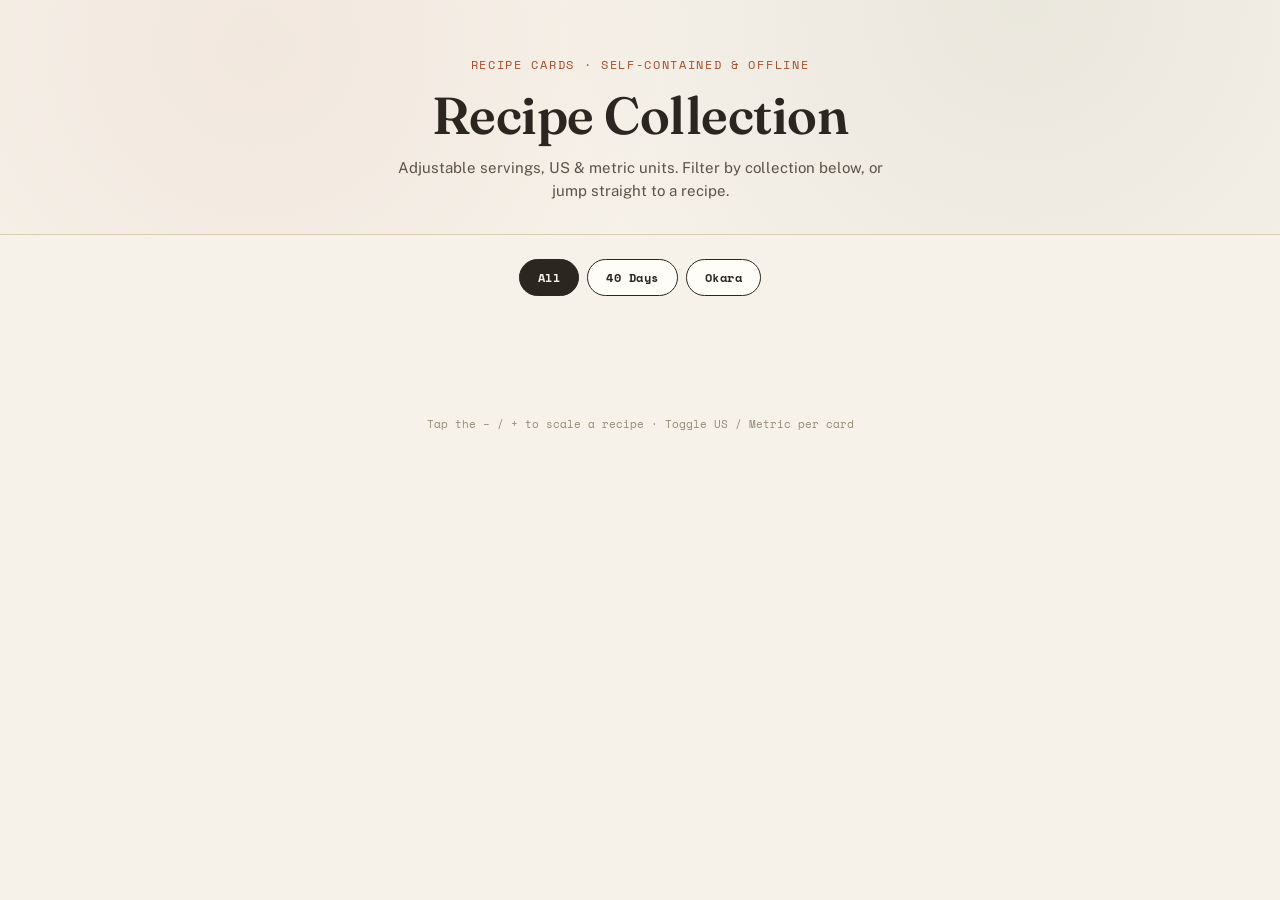
==== index.html @ 5d2a43be "Rename Index.html to index.html" ====
<!DOCTYPE html>
<html lang="en">
<head>
<meta charset="UTF-8">
<meta name="viewport" content="width=device-width, initial-scale=1.0">
<title>Recipe Collection</title>
<link rel="preconnect" href="https://fonts.googleapis.com">
<link href="https://fonts.googleapis.com/css2?family=Fraunces:opsz,wght@9..144,400;9..144,500;9..144,600&family=Public+Sans:wght@400;500;600;700&family=Space+Mono:wght@400;700&display=swap" rel="stylesheet">
<style>
  :root{
    --paper:#F6F1E9;
    --paper-deep:#EDE4D3;
    --ink:#2B2620;
    --rust:#A94A2B;
    --sage:#5C6B4F;
    --line:#D8CBB2;
    --card:#FFFDF8;
  }
  *{box-sizing:border-box;}
  body{
    margin:0;
    background:var(--paper);
    color:var(--ink);
    font-family:'Public Sans', sans-serif;
    padding-bottom:80px;
  }
  header{
    padding:56px 24px 32px;
    text-align:center;
    border-bottom:1px solid var(--line);
    background:
      radial-gradient(circle at 20% 20%, rgba(169,74,43,0.06), transparent 40%),
      radial-gradient(circle at 80% 0%, rgba(92,107,79,0.08), transparent 45%);
  }
  header .eyebrow{
    font-family:'Space Mono', monospace;
    font-size:12px;
    letter-spacing:.14em;
    text-transform:uppercase;
    color:var(--rust);
    margin-bottom:10px;
  }
  header h1{
    font-family:'Fraunces', serif;
    font-weight:600;
    font-size:clamp(32px,5vw,52px);
    margin:0 0 10px;
    letter-spacing:-0.01em;
  }
  header p{
    max-width:520px;
    margin:0 auto;
    color:#5b5346;
    font-size:15px;
    line-height:1.5;
  }

  .filterbar{
    max-width:960px;
    margin:24px auto 0;
    padding:0 24px;
    display:flex;
    flex-wrap:wrap;
    gap:8px;
    justify-content:center;
  }
  .filterbar button{
    font-family:'Space Mono',monospace;
    font-size:12px;
    font-weight:700;
    letter-spacing:.04em;
    padding:9px 18px;
    border-radius:999px;
    border:1px solid var(--ink);
    background:var(--card);
    color:var(--ink);
    cursor:pointer;
  }
  .filterbar button.active{
    background:var(--ink);
    color:var(--paper);
  }

  nav{
    max-width:960px;
    margin:20px auto 0;
    padding:0 24px;
    display:flex;
    flex-wrap:wrap;
    gap:8px;
    justify-content:center;
  }
  nav button{
    font-family:'Public Sans',sans-serif;
    font-size:13px;
    font-weight:600;
    padding:8px 14px;
    border-radius:999px;
    border:1px solid var(--line);
    background:var(--card);
    color:var(--ink);
    cursor:pointer;
  }
  nav button:hover{ border-color:var(--rust); color:var(--rust); }

  main{
    max-width:760px;
    margin:40px auto;
    padding:0 24px;
    display:flex;
    flex-direction:column;
    gap:56px;
  }
  .card{
    background:var(--card);
    border:1px solid var(--line);
    border-radius:4px;
    scroll-margin-top:20px;
    overflow:hidden;
  }
  .card-head{
    padding:32px 32px 20px;
    border-bottom:1px dashed var(--line);
  }
  .card-head .tag{
    font-family:'Space Mono',monospace;
    font-size:11px;
    letter-spacing:.1em;
    text-transform:uppercase;
    color:var(--sage);
  }
  .card-head .collection-badge{
    display:inline-block;
    font-family:'Space Mono',monospace;
    font-size:10px;
    letter-spacing:.08em;
    text-transform:uppercase;
    font-weight:700;
    padding:3px 9px;
    border-radius:999px;
    margin-left:8px;
    vertical-align:middle;
    color:#fff;
  }
  .collection-badge.badge-40days{ background:var(--rust); }
  .collection-badge.badge-okara{ background:var(--sage); }
  .card-head h2{
    font-family:'Fraunces',serif;
    font-weight:600;
    font-size:28px;
    margin:6px 0 10px;
  }
  .card-head p{
    margin:0;
    font-size:14.5px;
    line-height:1.55;
    color:#5b5346;
  }

  .controls{
    display:flex;
    align-items:center;
    justify-content:space-between;
    flex-wrap:wrap;
    gap:16px;
    padding:18px 32px;
    background:var(--paper-deep);
  }
  .servings{
    display:flex;
    align-items:center;
    gap:10px;
    font-family:'Space Mono',monospace;
    font-size:13px;
  }
  .servings button{
    width:28px;height:28px;
    border-radius:50%;
    border:1px solid var(--ink);
    background:var(--card);
    font-size:16px;
    line-height:1;
    cursor:pointer;
  }
  .servings button:hover{ background:var(--rust); color:#fff; border-color:var(--rust); }
  .servings .count{ min-width:64px; text-align:center; }
  .unit-toggle{
    display:flex;
    border:1px solid var(--ink);
    border-radius:999px;
    overflow:hidden;
    font-family:'Space Mono',monospace;
    font-size:12px;
  }
  .unit-toggle button{
    padding:6px 14px;
    border:none;
    background:transparent;
    cursor:pointer;
    color:var(--ink);
  }
  .unit-toggle button.active{
    background:var(--ink);
    color:var(--paper);
  }

  .body{
    display:grid;
    grid-template-columns: 1fr;
    gap:0;
  }
  @media(min-width:600px){
    .body{ grid-template-columns: 1fr 1.4fr; }
  }
  .ingredients{
    padding:28px 32px;
    border-bottom:1px dashed var(--line);
  }
  @media(min-width:600px){
    .ingredients{ border-bottom:none; border-right:1px dashed var(--line); }
  }
  .ingredients h3, .steps h3{
    font-family:'Space Mono',monospace;
    font-size:11px;
    text-transform:uppercase;
    letter-spacing:.1em;
    color:var(--rust);
    margin:0 0 14px;
  }
  .ingredients ul{
    list-style:none;
    margin:0;
    padding:0;
    display:flex;
    flex-direction:column;
    gap:10px;
  }
  .ingredients li{
    font-size:14.5px;
    line-height:1.4;
    display:flex;
    gap:8px;
  }
  .ingredients .amt{
    font-family:'Space Mono',monospace;
    font-weight:700;
    white-space:nowrap;
    color:var(--sage);
  }
  .steps{
    padding:28px 32px;
  }
  .steps ol{
    margin:0;
    padding:0;
    list-style:none;
    counter-reset:step;
    display:flex;
    flex-direction:column;
    gap:18px;
  }
  .steps li{
    counter-increment:step;
    position:relative;
    padding-left:34px;
    font-size:14.5px;
    line-height:1.55;
  }
  .steps li::before{
    content:counter(step);
    position:absolute;
    left:0; top:0;
    font-family:'Fraunces',serif;
    font-weight:600;
    font-size:15px;
    color:var(--rust);
    width:24px;height:24px;
    border:1px solid var(--rust);
    border-radius:50%;
    display:flex;align-items:center;justify-content:center;
  }
  .steps h4{
    margin:0 0 3px;
    font-size:14.5px;
    font-weight:700;
  }
  .notes{
    margin:0 32px 28px;
    padding:14px 16px;
    background:var(--paper-deep);
    border-left:3px solid var(--sage);
    font-size:13px;
    line-height:1.5;
    color:#4a4436;
  }
  footer{
    text-align:center;
    font-family:'Space Mono',monospace;
    font-size:11px;
    color:#948a76;
    padding:20px;
  }
  @media print{
    nav, .filterbar, .unit-toggle, .servings button{ display:none; }
    .card{ break-inside: avoid; page-break-inside: avoid; }
  }
</style>
</head>
<body>

<header>
  <div class="eyebrow">Recipe Cards · Self-Contained &amp; Offline</div>
  <h1>Recipe Collection</h1>
  <p>Adjustable servings, US &amp; metric units. Filter by collection below, or jump straight to a recipe.</p>
</header>

<div class="filterbar" id="filterbar">
  <button data-filter="all" class="active">All</button>
  <button data-filter="40days">40 Days</button>
  <button data-filter="okara">Okara</button>
</div>

<nav id="jumpnav"></nav>

<main id="cards"></main>

<footer>Tap the − / + to scale a recipe · Toggle US / Metric per card</footer>

<script>
/* ============================================================
   RECIPE DATA — this is the format to reuse for new recipes.
   Full field reference: see recipe-template.md
   To add a recipe: copy one object below, edit the values,
   paste it into this array (before the closing "];"). Nothing
   else in this file needs to change — cards, nav, filter bar,
   servings stepper, and the US/Metric toggle all generate
   automatically. Set "collection" to the tag you want it
   filed under (e.g. "40days" or "okara") — new collection
   values will need a matching button added to #filterbar.
   ============================================================ */
const RECIPES = [
  {
    "id": "quinoa-lentils-greens",
    "tag": "Soup · Serves 8",
    "collection": "40days",
    "title": "Quinoa, Lentils & Greens Soup",
    "desc": "A simple, nourishing pantry-staple soup — add nutritional yeast for a B-vitamin boost and savory umami flavor.",
    "baseServings": 8,
    "ingredients": [
      {
        "name": "white or yellow onion, peeled and roughly chopped",
        "us": {
          "amt": 0.75,
          "unit": "cup"
        },
        "metric": {
          "amt": 177,
          "unit": "ml"
        }
      },
      {
        "name": "olive oil or coconut oil",
        "us": {
          "amt": 3,
          "unit": "tbsp"
        },
        "metric": {
          "amt": 44,
          "unit": "ml"
        }
      },
      {
        "name": "sea salt",
        "us": {
          "amt": 0.5,
          "unit": "tsp"
        },
        "metric": {
          "amt": 2.5,
          "unit": "ml"
        }
      },
      {
        "name": "homemade or store-bought broth",
        "us": {
          "amt": 8.5,
          "unit": "cup"
        },
        "metric": {
          "amt": 2,
          "unit": "L"
        }
      },
      {
        "name": "ground cumin",
        "us": {
          "amt": 2,
          "unit": "tbsp"
        },
        "metric": {
          "amt": 30,
          "unit": "ml"
        }
      },
      {
        "name": "medium carrots, peeled, quartered, cut into small cubes",
        "us": {
          "amt": 4,
          "unit": ""
        },
        "metric": {
          "amt": 4,
          "unit": ""
        }
      },
      {
        "name": "green lentils",
        "us": {
          "amt": 2,
          "unit": "cup"
        },
        "metric": {
          "amt": 400,
          "unit": "g"
        }
      },
      {
        "name": "quinoa",
        "us": {
          "amt": 1.5,
          "unit": "cup"
        },
        "metric": {
          "amt": 255,
          "unit": "g"
        }
      },
      {
        "name": "roughly chopped curly kale, stems included",
        "us": {
          "amt": 3,
          "unit": "cup"
        },
        "metric": {
          "amt": 195,
          "unit": "g"
        }
      },
      {
        "name": "soy sauce, tamari, or Bragg Liquid Aminos",
        "us": {
          "amt": 1,
          "unit": "tbsp"
        },
        "metric": {
          "amt": 15,
          "unit": "ml"
        }
      },
      {
        "name": "nutritional yeast (optional)",
        "us": {
          "amt": 3,
          "unit": "tbsp"
        },
        "metric": {
          "amt": 44,
          "unit": "ml"
        }
      }
    ],
    "steps": [
      {
        "t": "Sauté the onion",
        "c": "In a medium pot over medium heat, sauté the onion in the oil with a pinch of salt until browned on the edges and tender."
      },
      {
        "t": "Simmer carrots and lentils",
        "c": "Add the broth, cumin, carrots, and lentils. Bring to a boil over high heat, then reduce to medium-low and cook, stirring occasionally, 30–40 minutes, until the carrots and lentils begin to soften."
      },
      {
        "t": "Add quinoa and kale",
        "c": "Add the quinoa and kale, reduce to a simmer, and cook covered about 15 minutes, until the quinoa is cooked and the kale is tender."
      },
      {
        "t": "Season and serve",
        "c": "Remove from heat, stir in the soy sauce and nutritional yeast if using, and season with salt to taste. Serve warm."
      }
    ],
    "notes": "Store leftovers in the fridge 3–4 days, or freeze up to 3 months in zip-tight bags or glass jars."
  },
  {
    "id": "chicken-red-dates-ginger",
    "tag": "Soup · Serves 6–8",
    "collection": "40days",
    "title": "Chicken, Red Dates & Ginger Soup",
    "desc": "A postpartum classic built on shredded chicken, warming ginger, and sweet Chinese red dates (jujubes) with goji berries.",
    "baseServings": 7,
    "ingredients": [
      {
        "name": "whole chicken or parts, organic/free-range preferred",
        "us": {
          "amt": 2.25,
          "unit": "lb"
        },
        "metric": {
          "amt": 1020,
          "unit": "g"
        }
      },
      {
        "name": "white or yellow onion, peeled",
        "us": {
          "amt": 0.5,
          "unit": ""
        },
        "metric": {
          "amt": 0.5,
          "unit": ""
        }
      },
      {
        "name": "fresh ginger, unpeeled, halved (2-inch knob)",
        "us": {
          "amt": 1,
          "unit": ""
        },
        "metric": {
          "amt": 1,
          "unit": ""
        }
      },
      {
        "name": "medium carrots, peeled and thinly sliced",
        "us": {
          "amt": 3,
          "unit": ""
        },
        "metric": {
          "amt": 3,
          "unit": ""
        }
      },
      {
        "name": "Chinese red dates (jujubes)",
        "us": {
          "amt": 5,
          "unit": ""
        },
        "metric": {
          "amt": 5,
          "unit": ""
        }
      },
      {
        "name": "dried goji berries",
        "us": {
          "amt": 3,
          "unit": "tbsp"
        },
        "metric": {
          "amt": 44,
          "unit": "ml"
        }
      },
      {
        "name": "sea salt",
        "us": {
          "amt": 1,
          "unit": "tsp"
        },
        "metric": {
          "amt": 5,
          "unit": "ml"
        }
      }
    ],
    "steps": [
      {
        "t": "Simmer the chicken",
        "c": "Rinse the chicken and place in a stockpot. Add cold water to just cover. Bring to a boil over medium-high heat, uncovered."
      },
      {
        "t": "Add aromatics",
        "c": "Once boiling, add the onion and ginger. Reduce to medium and cook covered ~40 minutes, skimming off foam occasionally."
      },
      {
        "t": "Shred the chicken",
        "c": "Remove from heat, take out the chicken, and let cool. Shred the meat off the carcass; return the carcass to the pot."
      },
      {
        "t": "Simmer with dates and carrots",
        "c": "Add 1–2 cups shredded chicken (reserve the rest), plus the carrots and red dates. Simmer uncovered over low heat about 1 hour."
      },
      {
        "t": "Finish with goji berries",
        "c": "In the last 15 minutes, stir in the goji berries. Season with salt to taste."
      }
    ],
    "notes": "Sip throughout the day. Keeps in the fridge up to 5 days, or freeze up to 3 months. Medjool dates work in a pinch but lack the traditional medicinal reputation of Chinese red dates."
  },
  {
    "id": "miso-burdock",
    "tag": "Soup · Serves 6",
    "collection": "40days",
    "title": "Miso & Burdock Soup",
    "desc": "A grounding land-and-sea broth of burdock root, mushrooms, kombu, and miso.",
    "baseServings": 6,
    "ingredients": [
      {
        "name": "water",
        "us": {
          "amt": 7.2,
          "unit": "cup"
        },
        "metric": {
          "amt": 1.7,
          "unit": "L"
        }
      },
      {
        "name": "fresh ginger, peeled, sliced into matchsticks (1-inch knob)",
        "us": {
          "amt": 1,
          "unit": ""
        },
        "metric": {
          "amt": 1,
          "unit": ""
        }
      },
      {
        "name": "matchsticks of fresh unpeeled burdock (or ½ cup dried)",
        "us": {
          "amt": 1,
          "unit": "cup"
        },
        "metric": {
          "amt": 60,
          "unit": "g"
        }
      },
      {
        "name": "cubes of unpeeled daikon",
        "us": {
          "amt": 1,
          "unit": "cup"
        },
        "metric": {
          "amt": 115,
          "unit": "g"
        }
      },
      {
        "name": "medium carrot, peeled and cubed",
        "us": {
          "amt": 1,
          "unit": ""
        },
        "metric": {
          "amt": 1,
          "unit": ""
        }
      },
      {
        "name": "whole green onions, white ends removed",
        "us": {
          "amt": 2,
          "unit": ""
        },
        "metric": {
          "amt": 2,
          "unit": ""
        }
      },
      {
        "name": "sliced white or cremini mushrooms",
        "us": {
          "amt": 1,
          "unit": "cup"
        },
        "metric": {
          "amt": 70,
          "unit": "g"
        }
      },
      {
        "name": "strip of kombu",
        "us": {
          "amt": 1,
          "unit": ""
        },
        "metric": {
          "amt": 1,
          "unit": ""
        }
      },
      {
        "name": "sesame oil",
        "us": {
          "amt": 2,
          "unit": "tbsp"
        },
        "metric": {
          "amt": 30,
          "unit": "ml"
        }
      },
      {
        "name": "organic miso of choice",
        "us": {
          "amt": 2,
          "unit": "tsp"
        },
        "metric": {
          "amt": 10,
          "unit": "ml"
        }
      }
    ],
    "steps": [
      {
        "t": "Simmer the vegetables",
        "c": "Bring the water to a rolling boil in a stockpot. Add ginger, burdock, daikon, carrot, green onions, mushrooms, kombu, and sesame oil. Reduce to low and simmer covered ~40 minutes."
      },
      {
        "t": "Dissolve the miso",
        "c": "Remove from heat. Spoon some hot broth into a small bowl, stir in the miso, and let it dissolve."
      },
      {
        "t": "Combine",
        "c": "After the broth cools slightly (about 5 minutes), stir the miso mixture back into the pot."
      }
    ],
    "notes": "Reheat gently on the lowest setting without boiling — boiling destroys the enzymes in the miso. Keeps in the fridge up to 5 days."
  },
  {
    "id": "seaweed-soup",
    "tag": "Soup · Serves 6–8",
    "collection": "40days",
    "title": "Seaweed Soup (Miyeokguk)",
    "desc": "A traditional Korean postpartum soup, said to support lactation and hormones — sip it plain or make it heartier with beef, rice, and eggs.",
    "baseServings": 7,
    "ingredients": [
      {
        "name": "white or yellow onion, peeled and finely chopped",
        "us": {
          "amt": 0.5,
          "unit": ""
        },
        "metric": {
          "amt": 0.5,
          "unit": ""
        }
      },
      {
        "name": "sesame oil",
        "us": {
          "amt": 2,
          "unit": "tbsp"
        },
        "metric": {
          "amt": 30,
          "unit": "ml"
        }
      },
      {
        "name": "beef sirloin, cubed (or 1 cup dried anchovies; omit for vegetarian)",
        "us": {
          "amt": 4,
          "unit": "oz"
        },
        "metric": {
          "amt": 113,
          "unit": "g"
        }
      },
      {
        "name": "clove garlic, finely chopped",
        "us": {
          "amt": 1,
          "unit": ""
        },
        "metric": {
          "amt": 1,
          "unit": ""
        }
      },
      {
        "name": "sea salt",
        "us": {
          "amt": 1,
          "unit": "tsp"
        },
        "metric": {
          "amt": 5,
          "unit": "ml"
        }
      },
      {
        "name": "water or broth of choice",
        "us": {
          "amt": 8.5,
          "unit": "cup"
        },
        "metric": {
          "amt": 2,
          "unit": "L"
        }
      },
      {
        "name": "dried seaweed (dulse, wakame, hijiki, arame, or kelp), rinsed",
        "us": {
          "amt": 2,
          "unit": "cup"
        },
        "metric": {
          "amt": 30,
          "unit": "g"
        }
      },
      {
        "name": "shiitake mushrooms, dried or fresh",
        "us": {
          "amt": 6,
          "unit": ""
        },
        "metric": {
          "amt": 6,
          "unit": ""
        }
      },
      {
        "name": "soy sauce, tamari, or Bragg Liquid Aminos, to taste",
        "us": {
          "amt": 1,
          "unit": "tbsp"
        },
        "metri
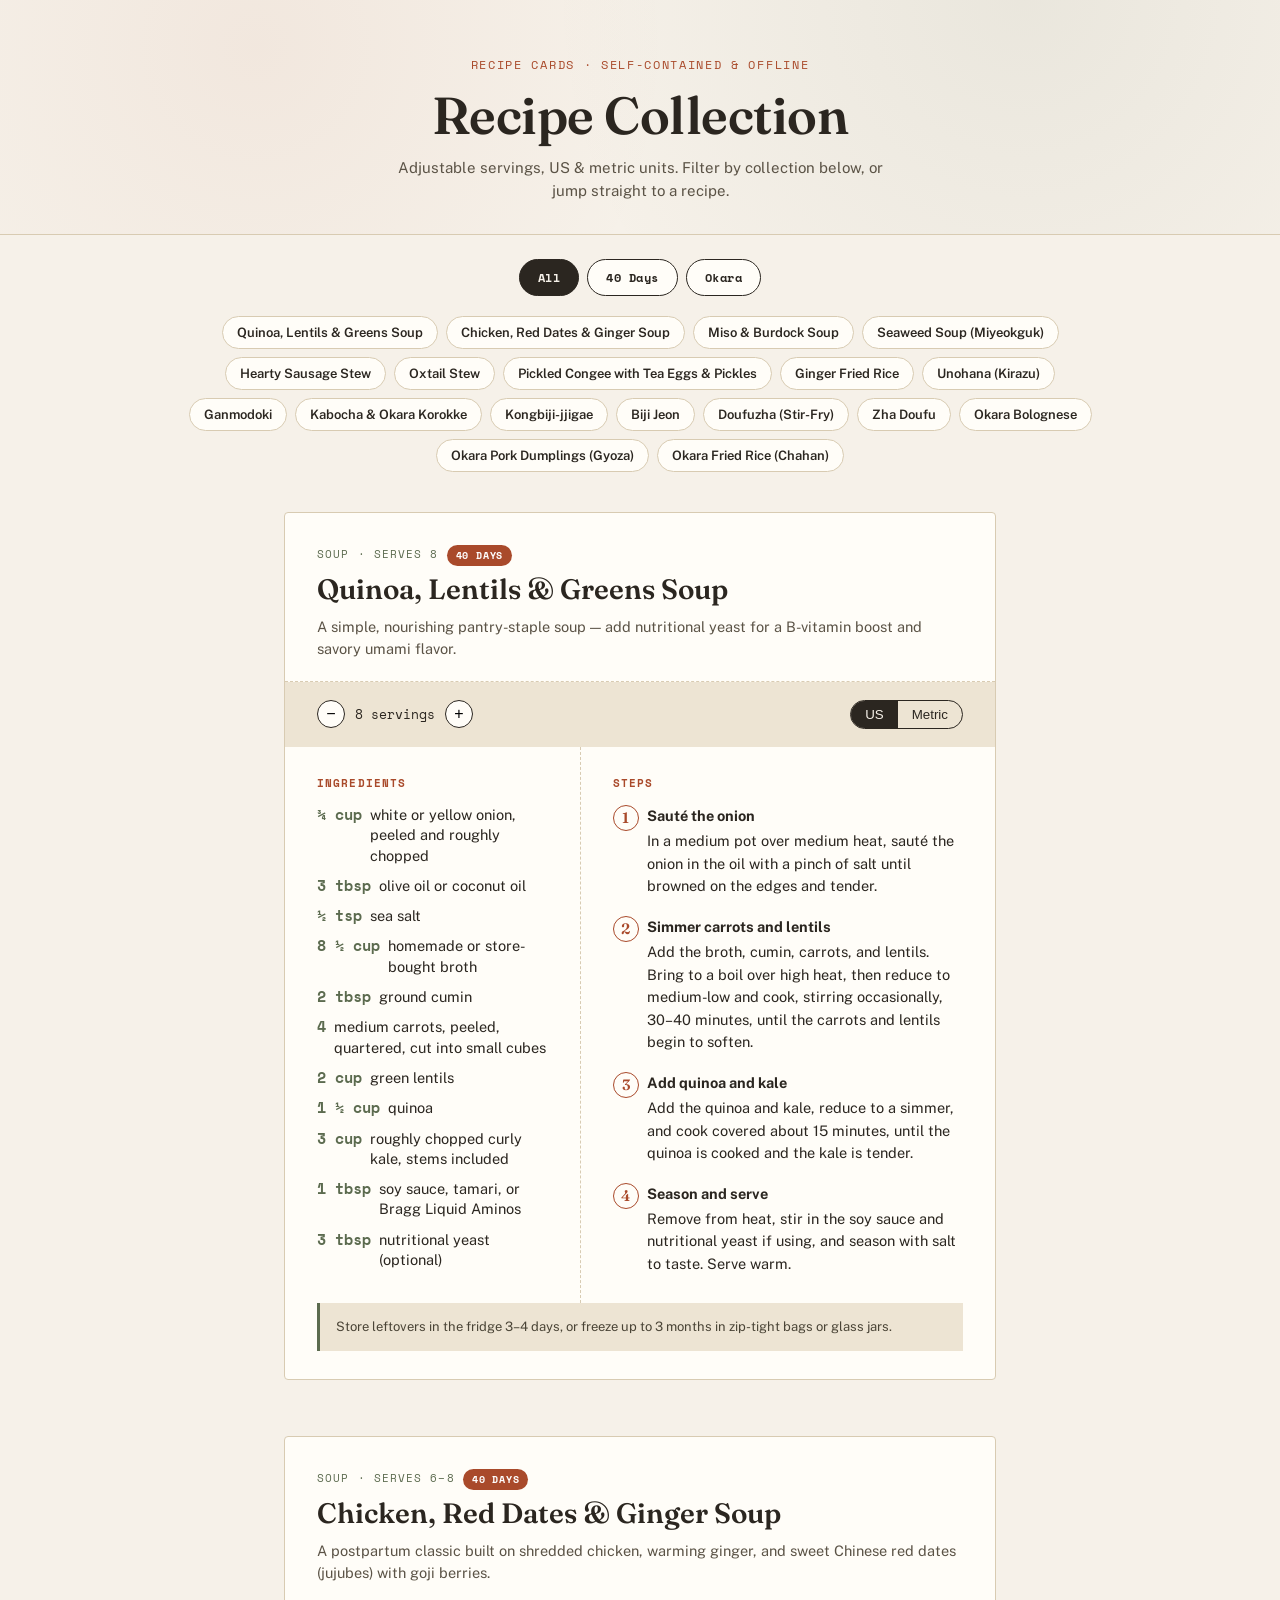
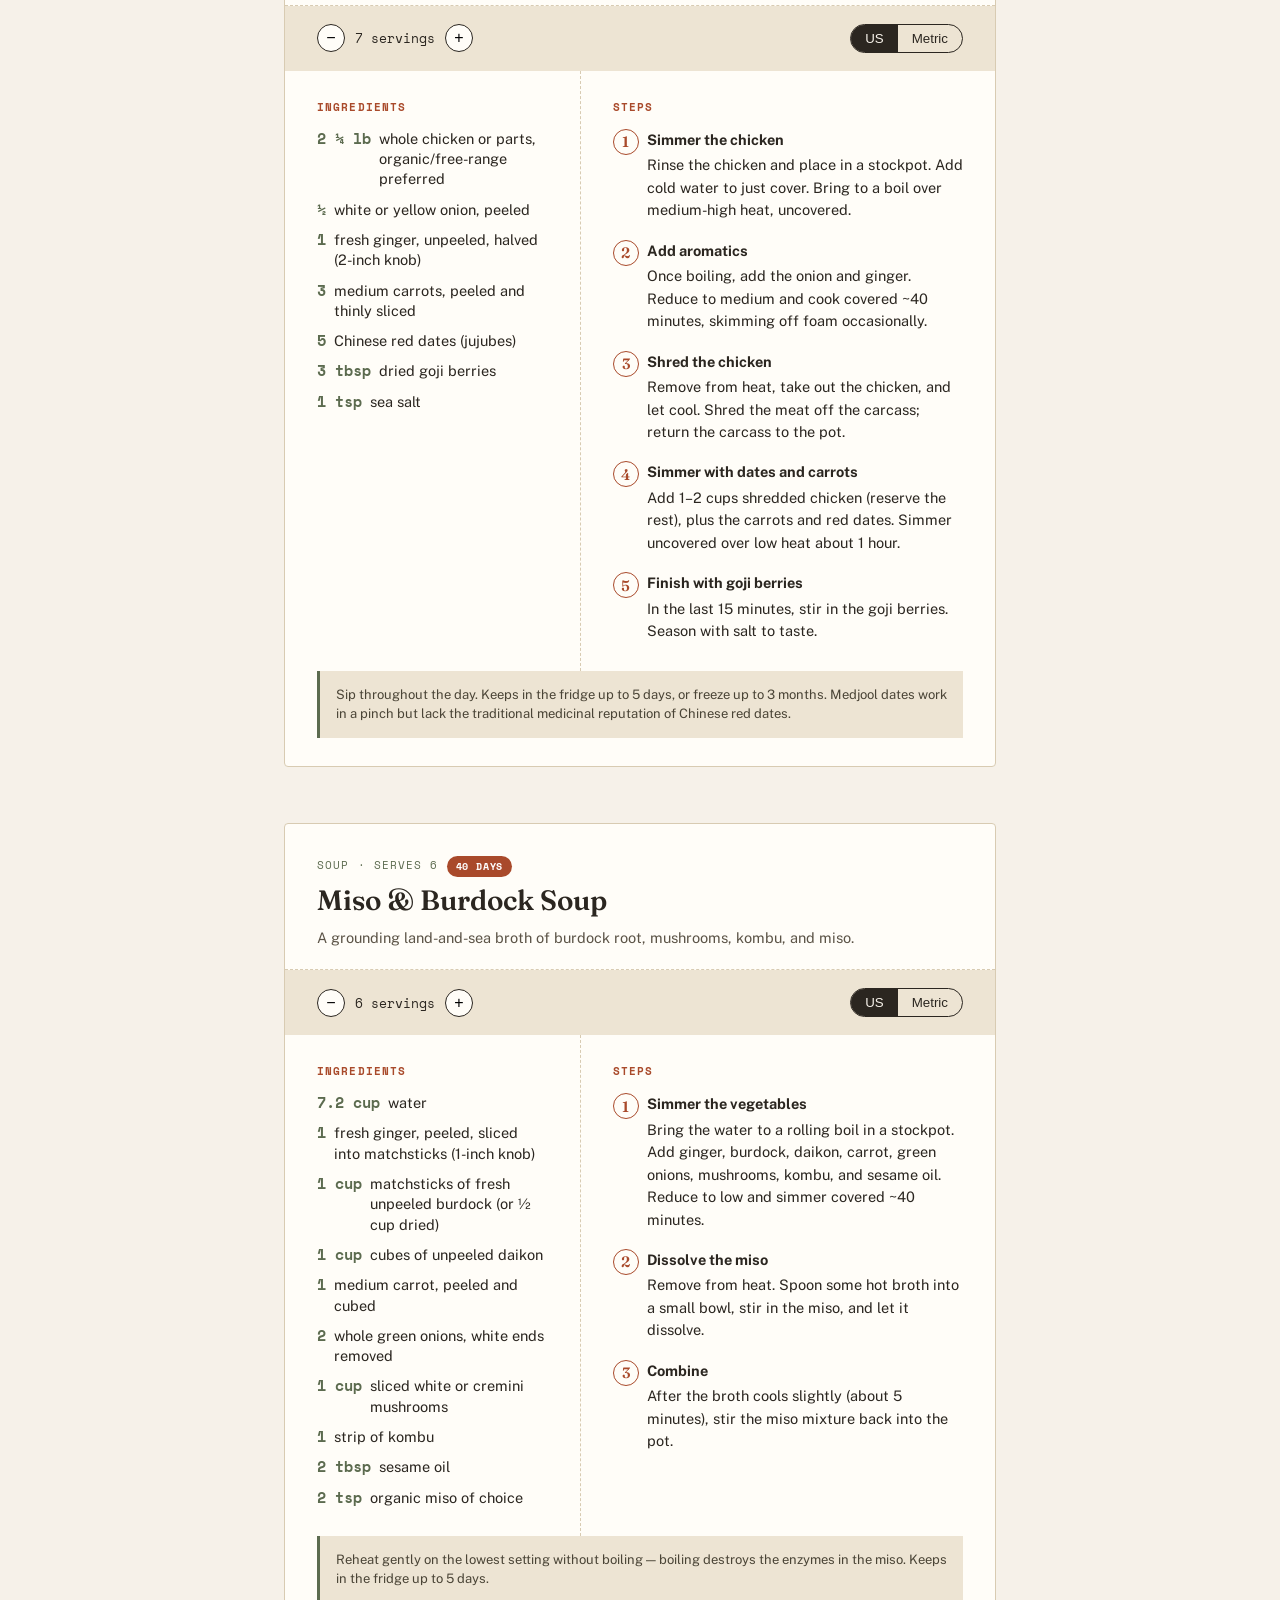
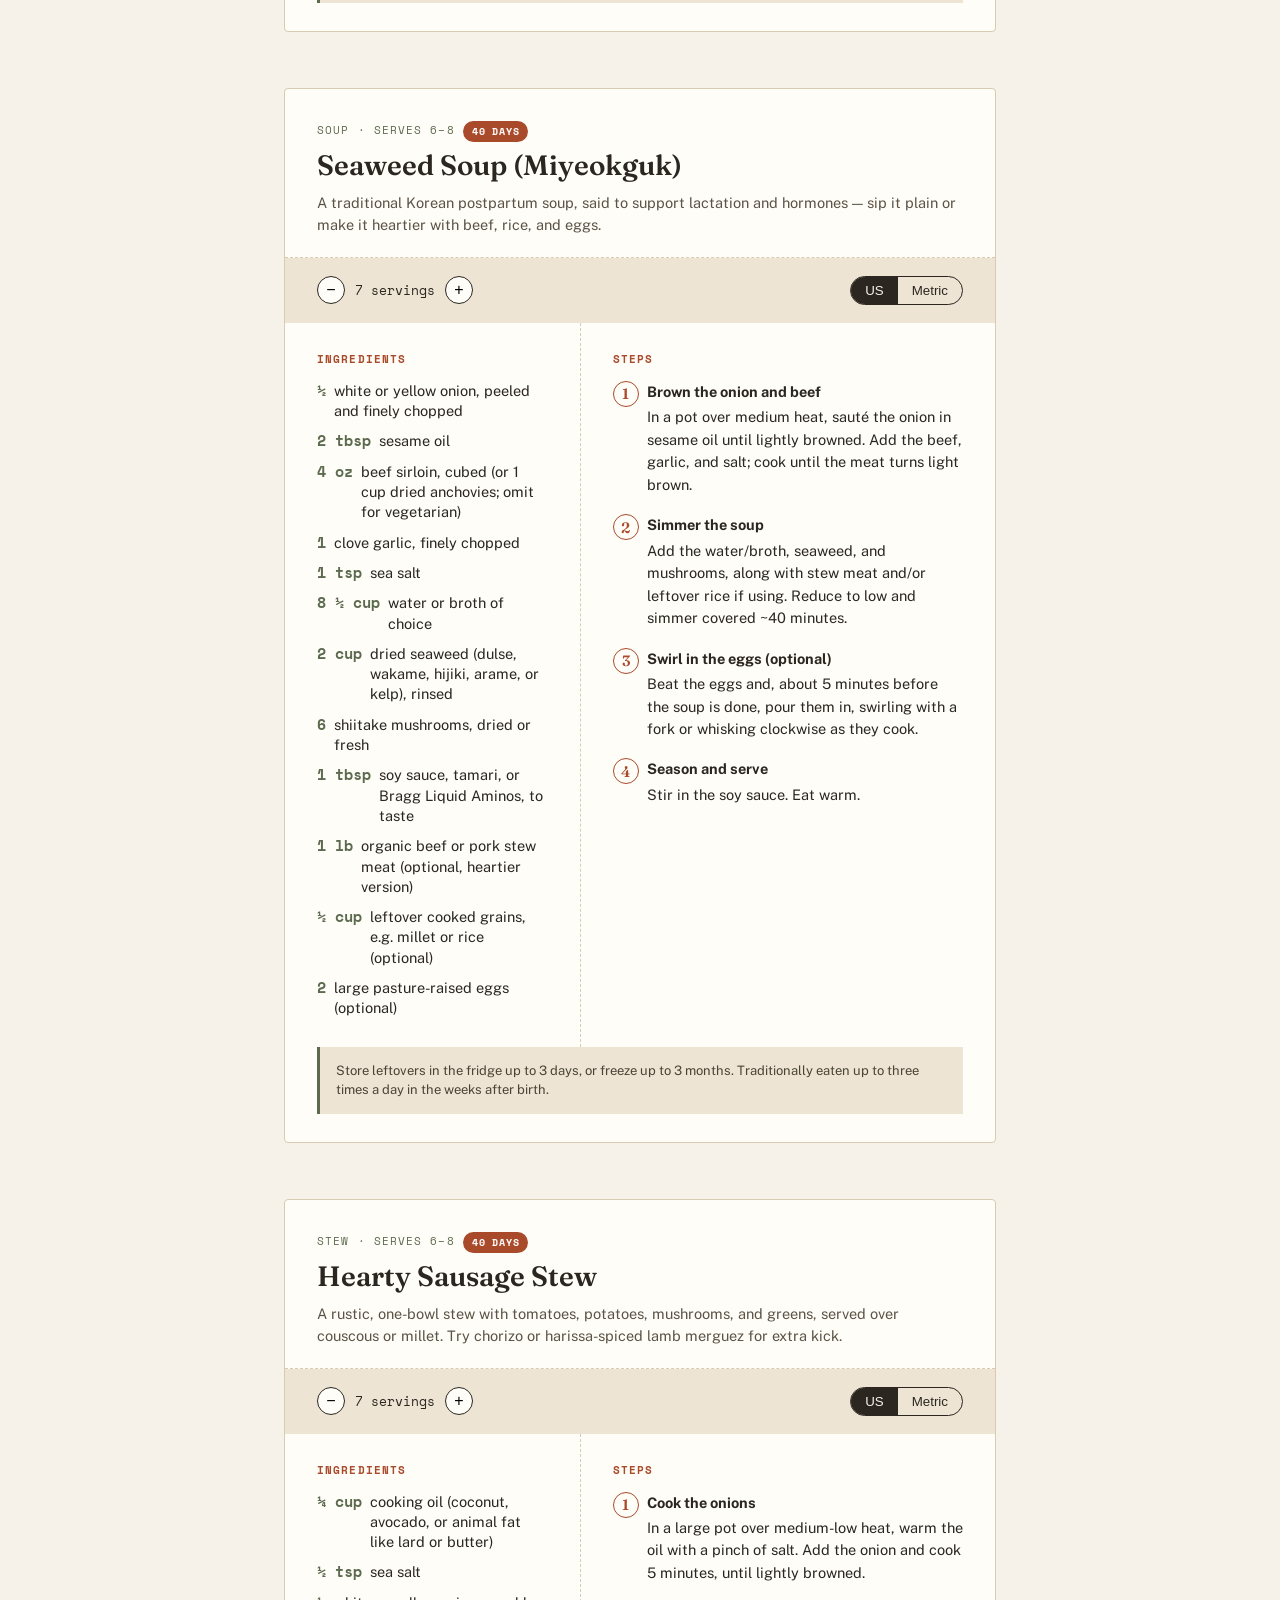
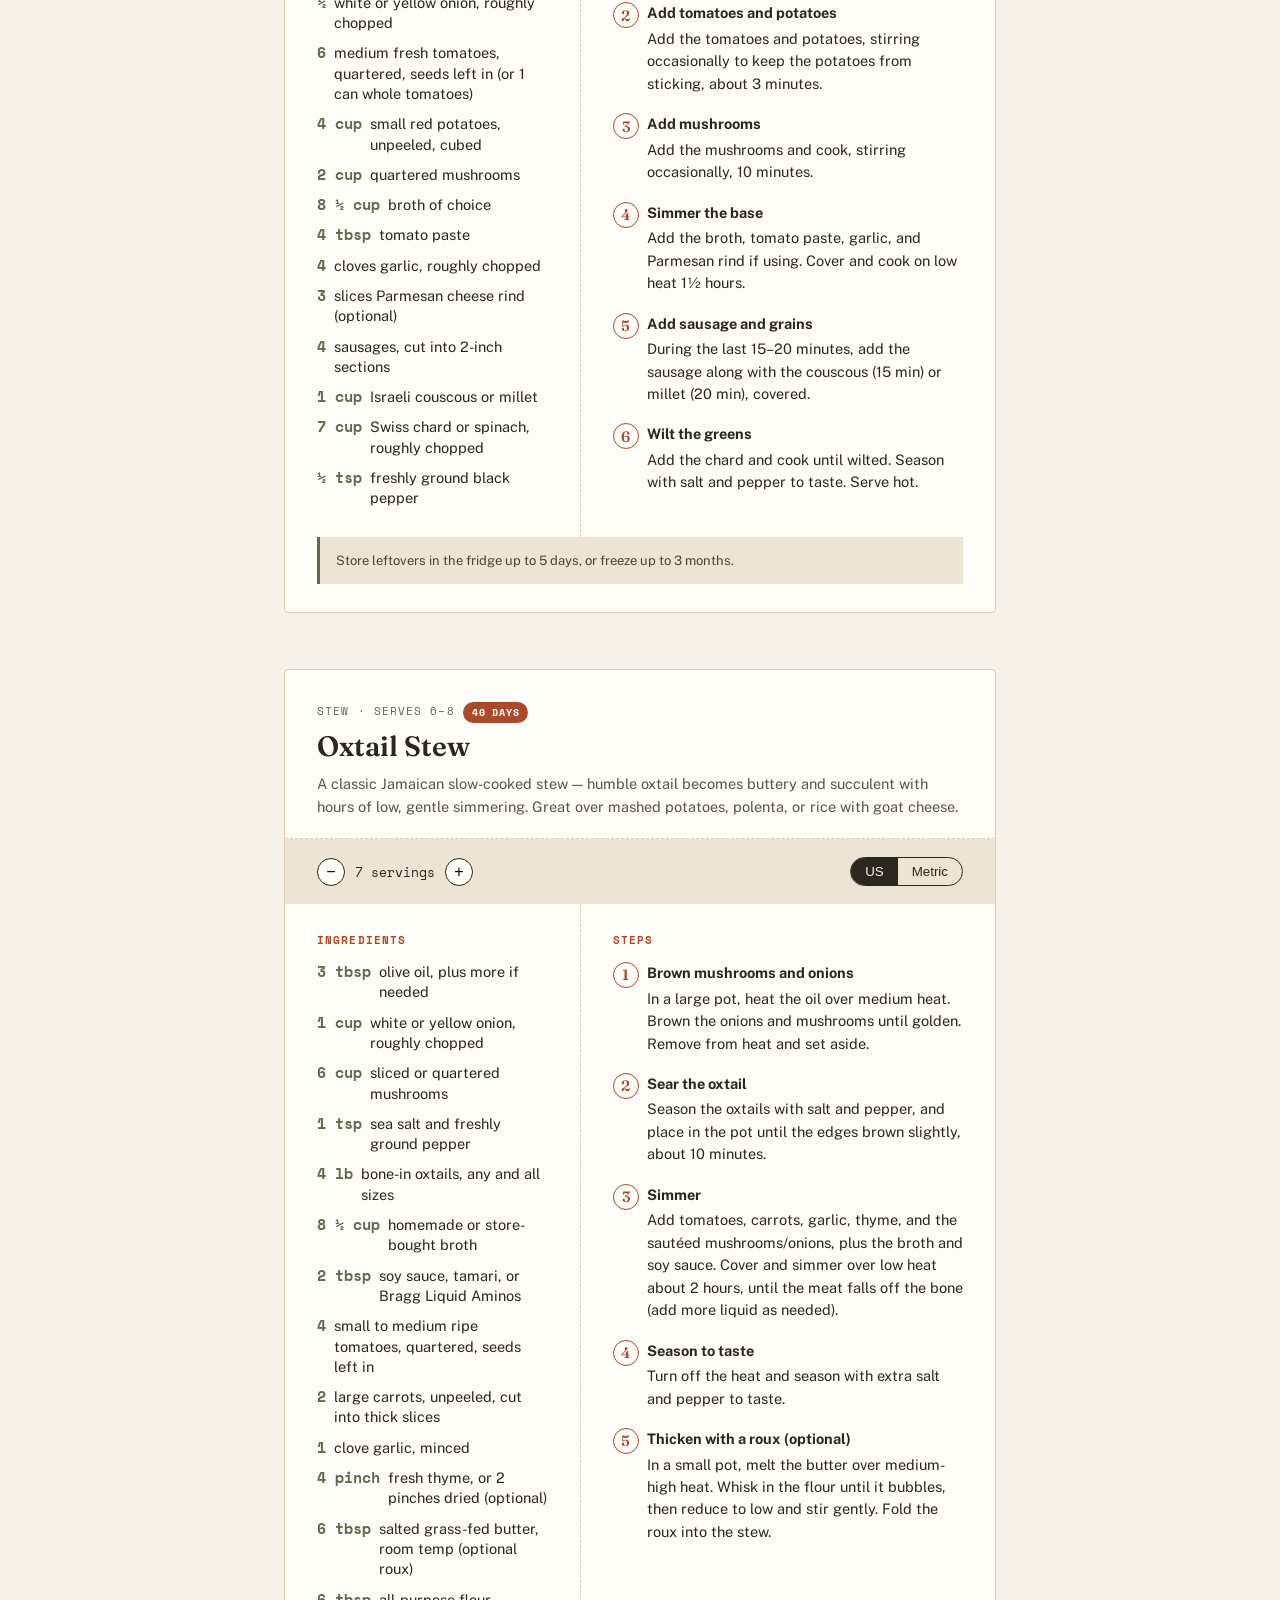
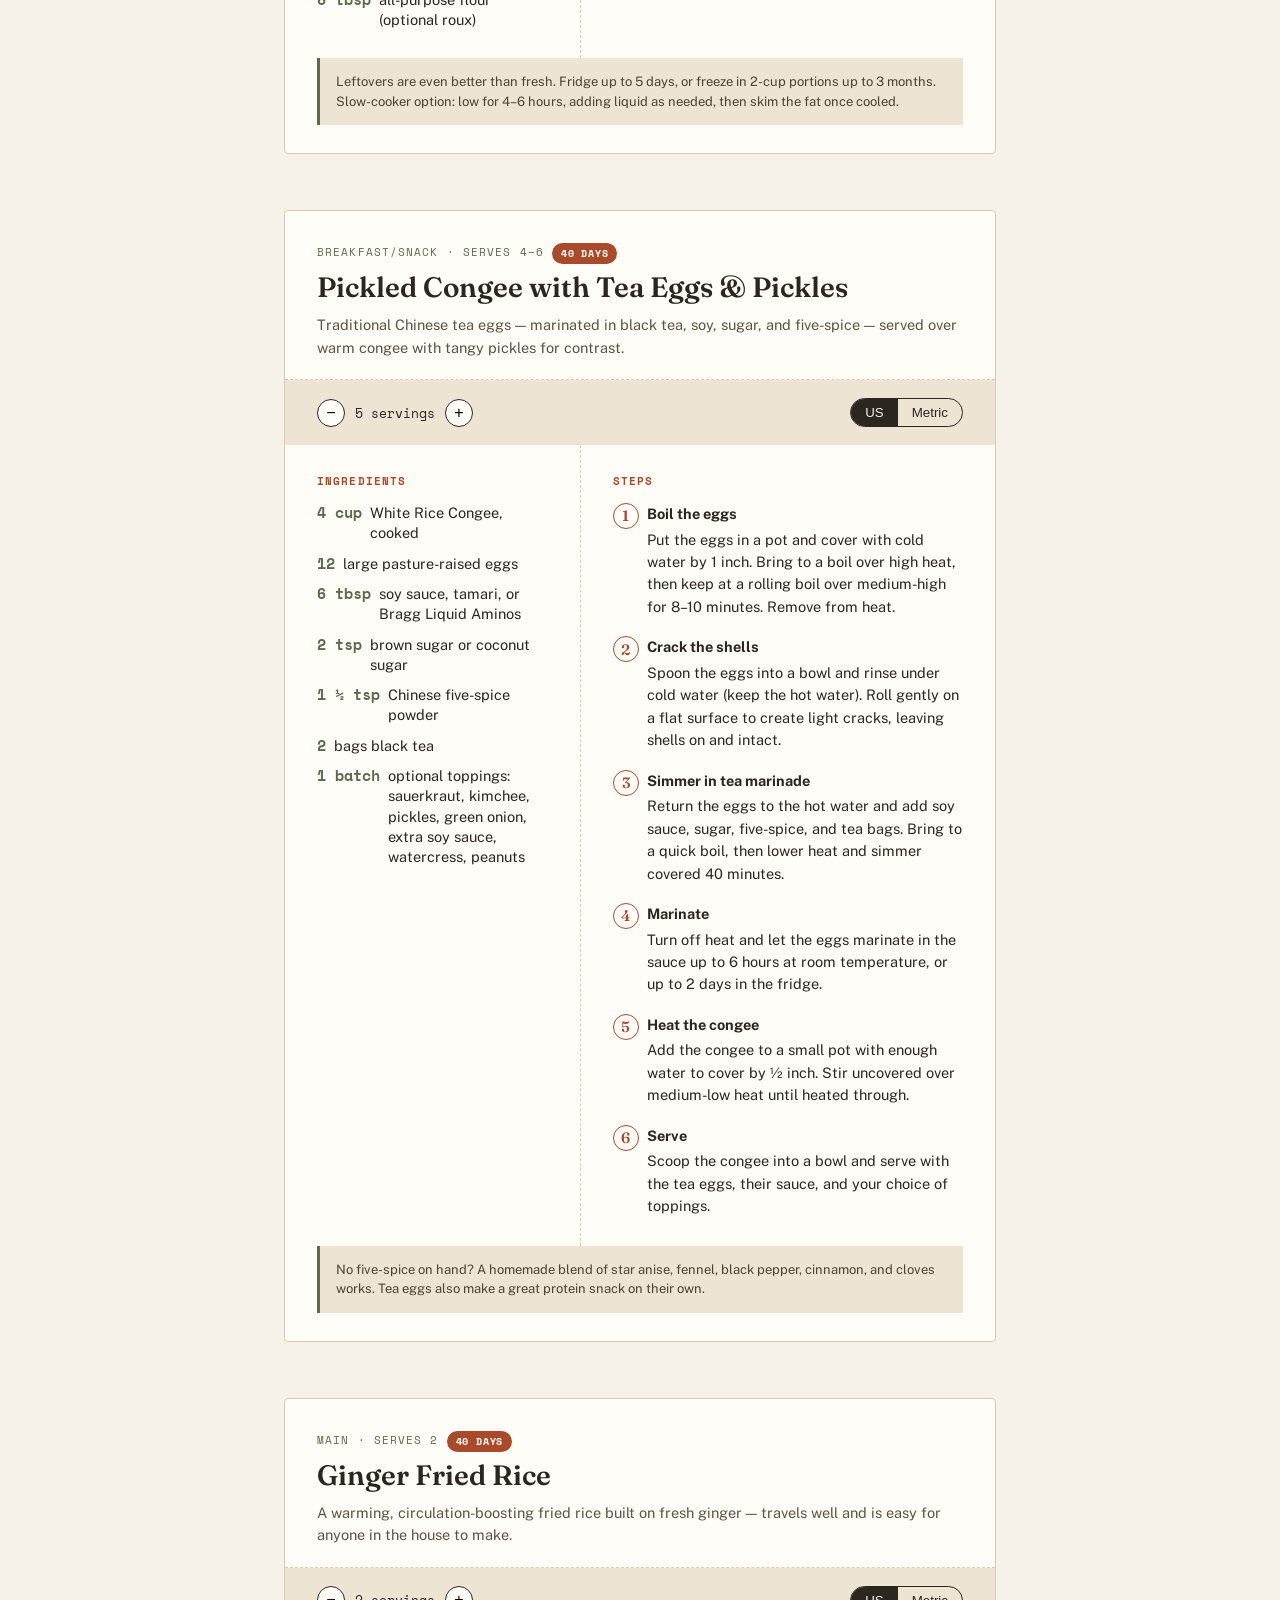
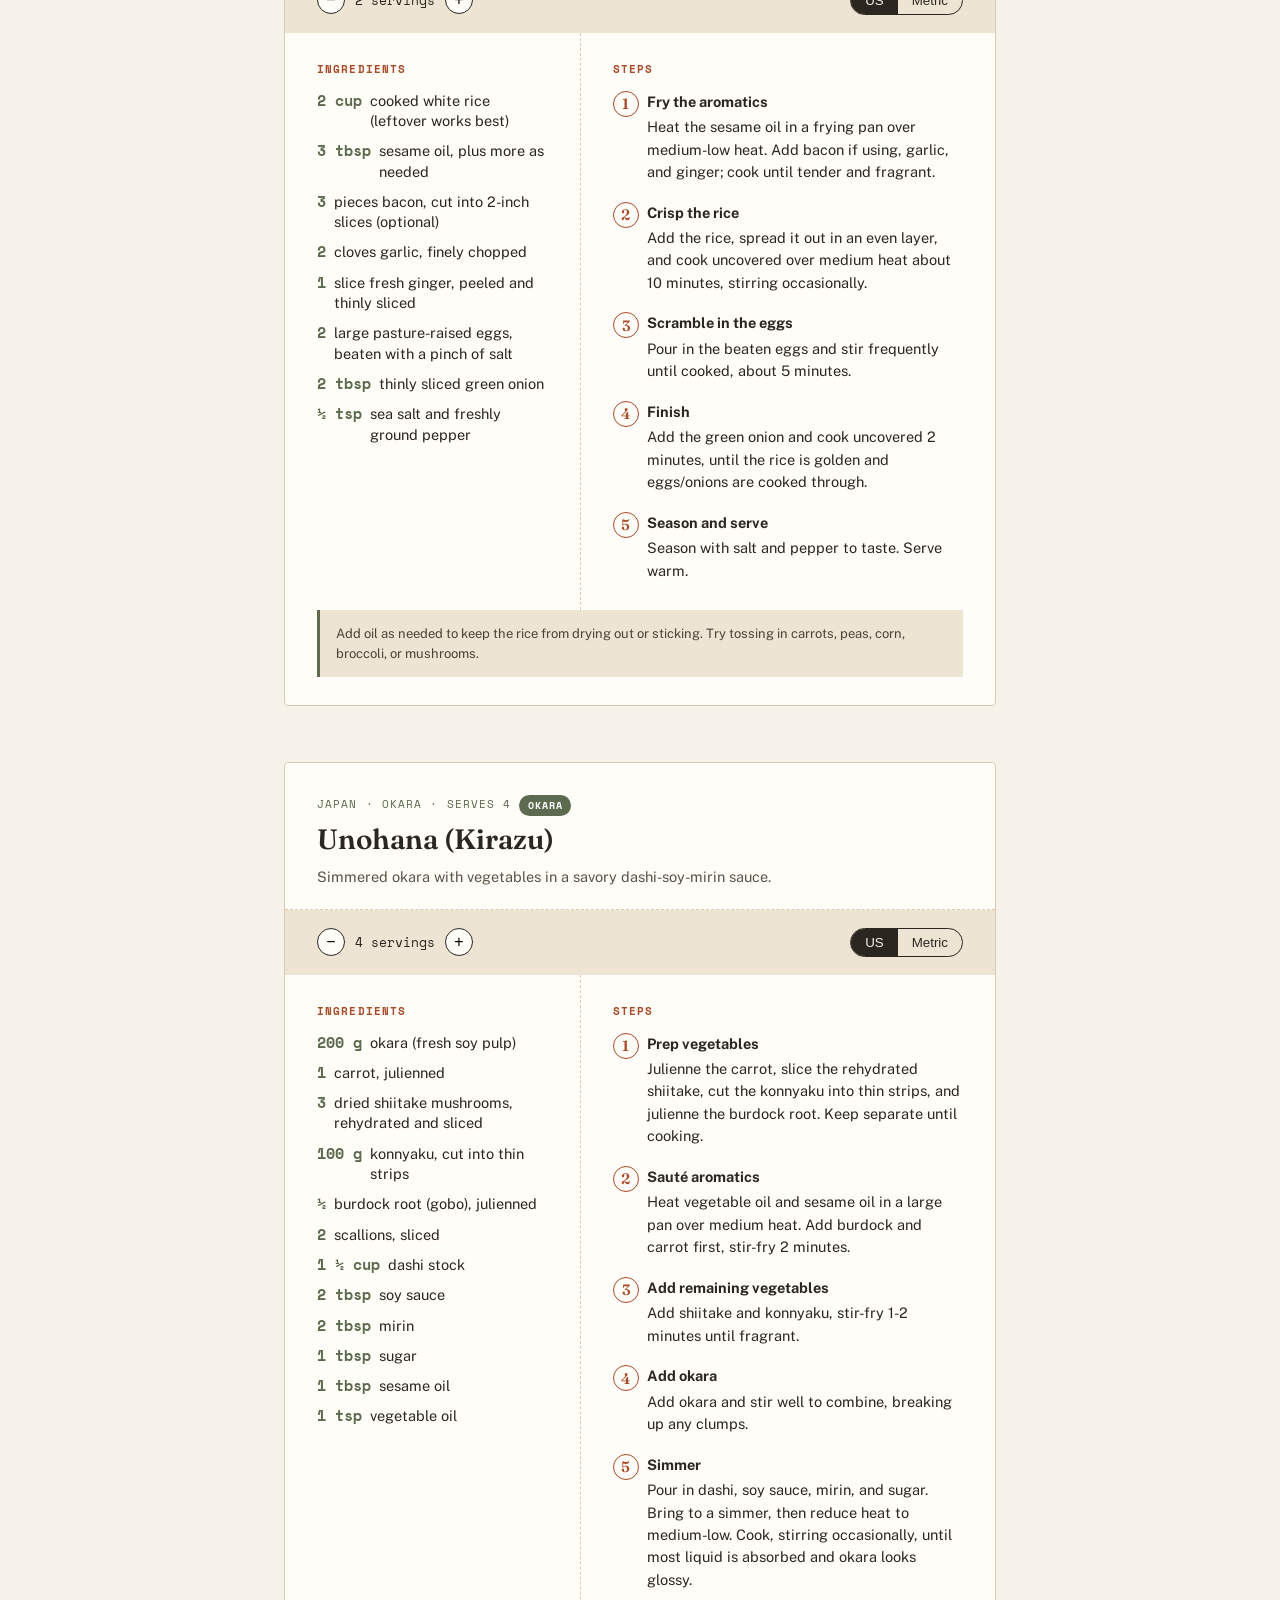
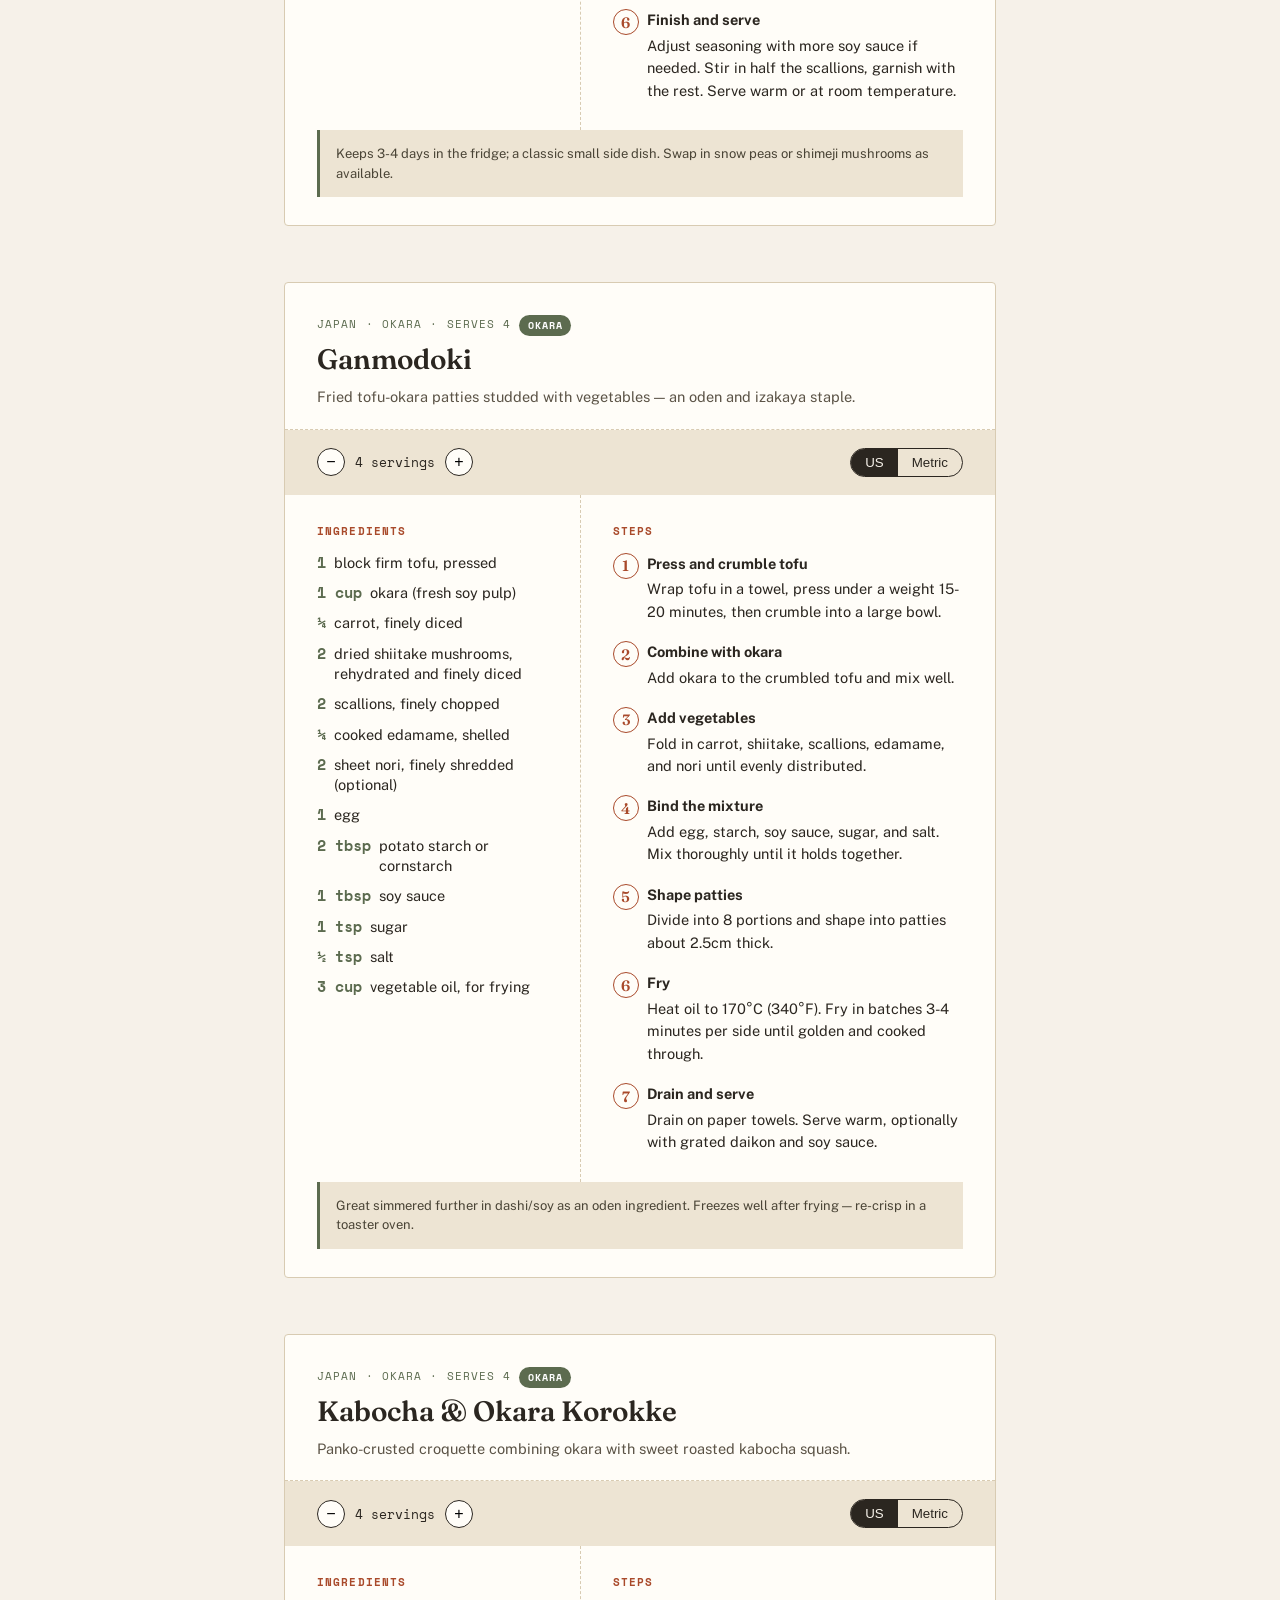
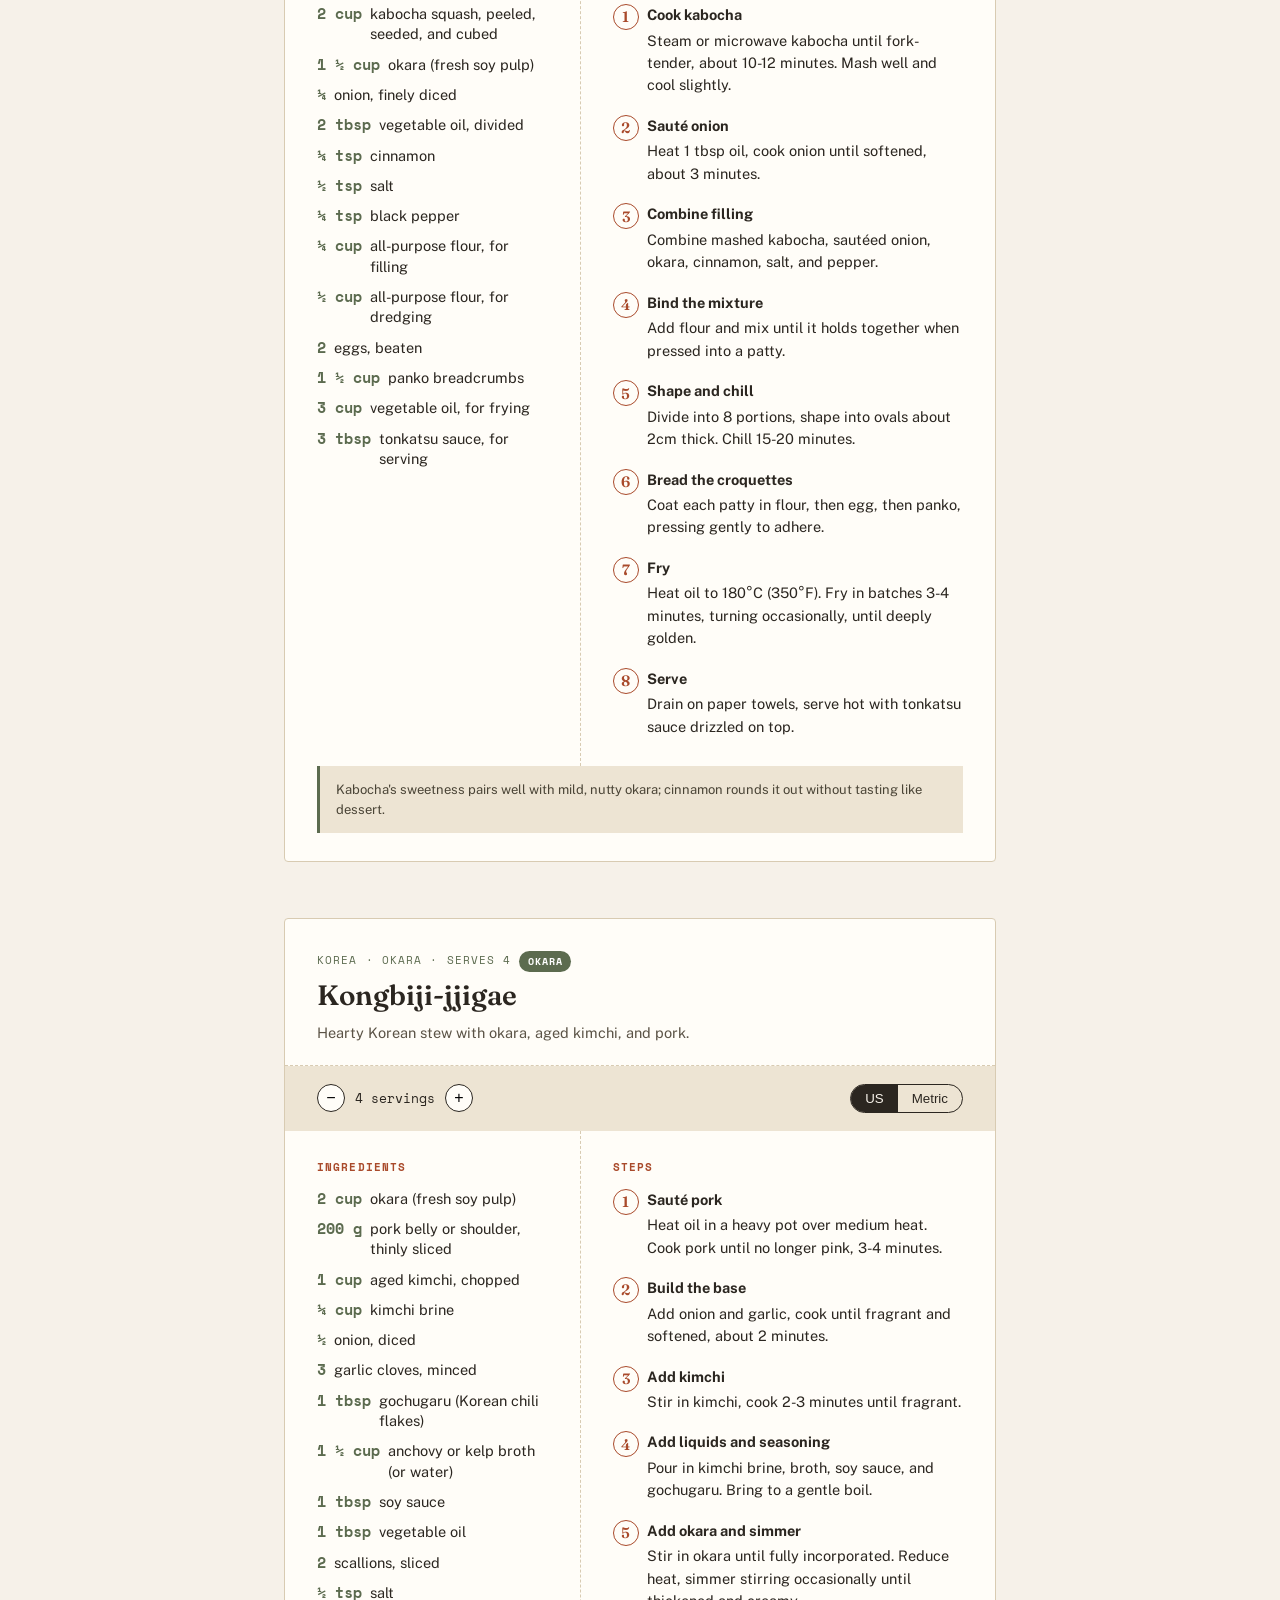
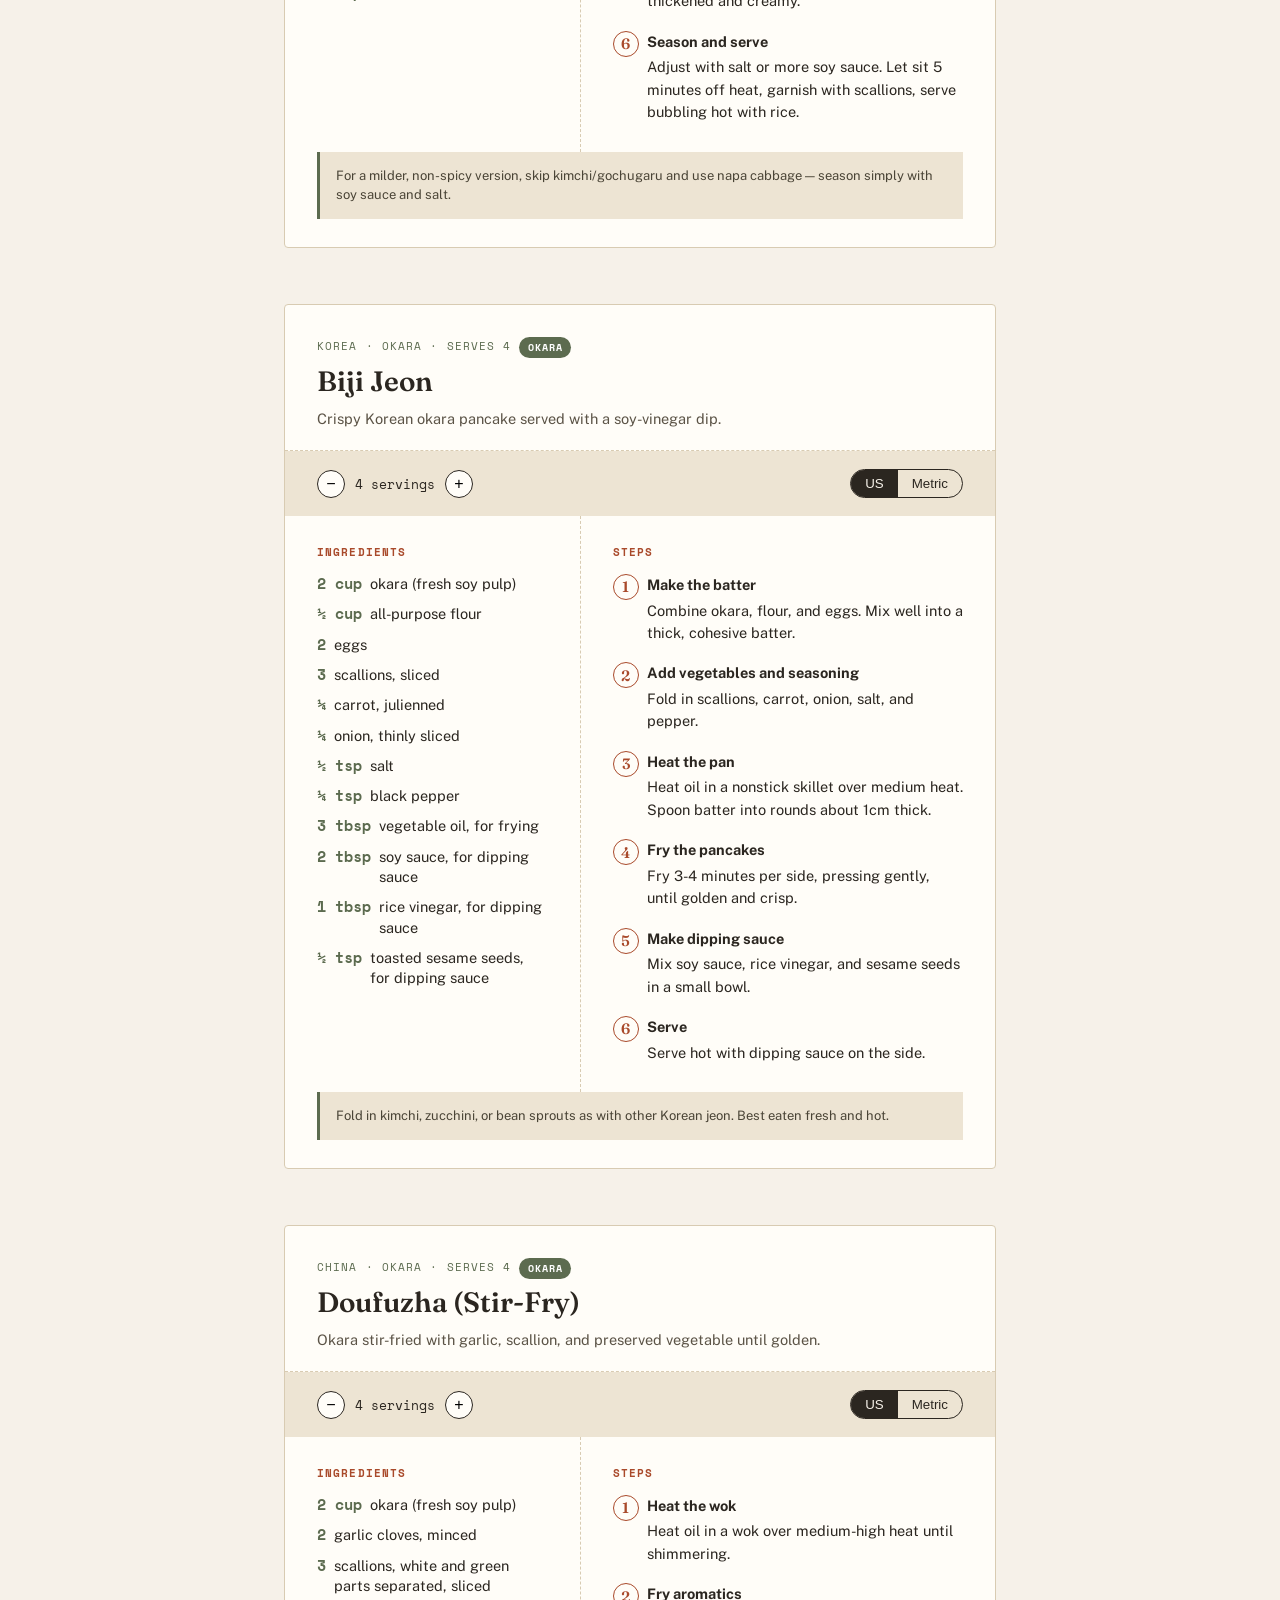
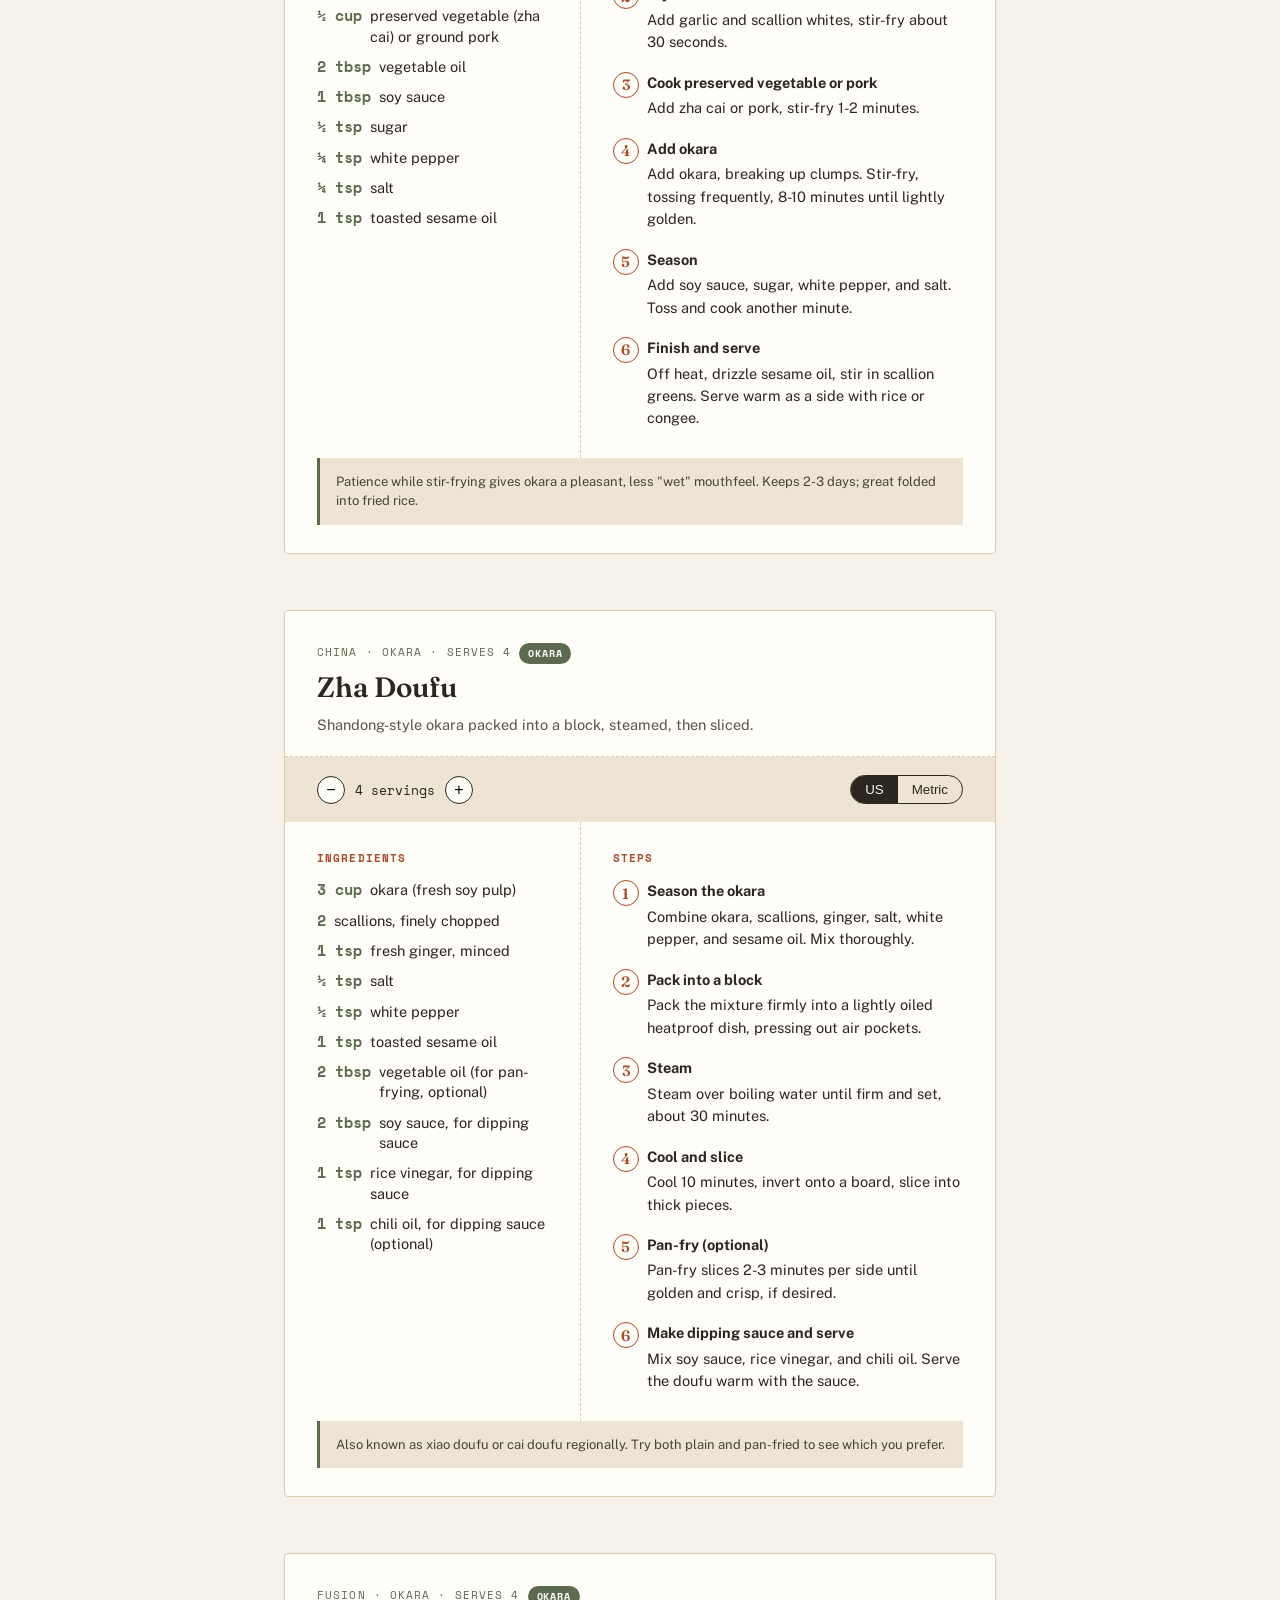
==== commit 7864cad8: "update index.html" ====
--- a/index.html
+++ b/index.html
@@ -836,4 +836,2591 @@
           "amt": 1,
           "unit": "tbsp"
         },
-        "metri
+        "metric": {
+          "amt": 15,
+          "unit": "ml"
+        }
+      },
+      {
+        "name": "organic beef or pork stew meat (optional, heartier version)",
+        "us": {
+          "amt": 1,
+          "unit": "lb"
+        },
+        "metric": {
+          "amt": 455,
+          "unit": "g"
+        }
+      },
+      {
+        "name": "leftover cooked grains, e.g. millet or rice (optional)",
+        "us": {
+          "amt": 0.5,
+          "unit": "cup"
+        },
+        "metric": {
+          "amt": 120,
+          "unit": "g"
+        }
+      },
+      {
+        "name": "large pasture-raised eggs (optional)",
+        "us": {
+          "amt": 2,
+          "unit": ""
+        },
+        "metric": {
+          "amt": 2,
+          "unit": ""
+        }
+      }
+    ],
+    "steps": [
+      {
+        "t": "Brown the onion and beef",
+        "c": "In a pot over medium heat, sauté the onion in sesame oil until lightly browned. Add the beef, garlic, and salt; cook until the meat turns light brown."
+      },
+      {
+        "t": "Simmer the soup",
+        "c": "Add the water/broth, seaweed, and mushrooms, along with stew meat and/or leftover rice if using. Reduce to low and simmer covered ~40 minutes."
+      },
+      {
+        "t": "Swirl in the eggs (optional)",
+        "c": "Beat the eggs and, about 5 minutes before the soup is done, pour them in, swirling with a fork or whisking clockwise as they cook."
+      },
+      {
+        "t": "Season and serve",
+        "c": "Stir in the soy sauce. Eat warm."
+      }
+    ],
+    "notes": "Store leftovers in the fridge up to 3 days, or freeze up to 3 months. Traditionally eaten up to three times a day in the weeks after birth."
+  },
+  {
+    "id": "hearty-sausage-stew",
+    "tag": "Stew · Serves 6–8",
+    "collection": "40days",
+    "title": "Hearty Sausage Stew",
+    "desc": "A rustic, one-bowl stew with tomatoes, potatoes, mushrooms, and greens, served over couscous or millet. Try chorizo or harissa-spiced lamb merguez for extra kick.",
+    "baseServings": 7,
+    "ingredients": [
+      {
+        "name": "cooking oil (coconut, avocado, or animal fat like lard or butter)",
+        "us": {
+          "amt": 0.25,
+          "unit": "cup"
+        },
+        "metric": {
+          "amt": 60,
+          "unit": "ml"
+        }
+      },
+      {
+        "name": "sea salt",
+        "us": {
+          "amt": 0.5,
+          "unit": "tsp"
+        },
+        "metric": {
+          "amt": 2.5,
+          "unit": "ml"
+        }
+      },
+      {
+        "name": "white or yellow onion, roughly chopped",
+        "us": {
+          "amt": 0.5,
+          "unit": ""
+        },
+        "metric": {
+          "amt": 0.5,
+          "unit": ""
+        }
+      },
+      {
+        "name": "medium fresh tomatoes, quartered, seeds left in (or 1 can whole tomatoes)",
+        "us": {
+          "amt": 6,
+          "unit": ""
+        },
+        "metric": {
+          "amt": 6,
+          "unit": ""
+        }
+      },
+      {
+        "name": "small red potatoes, unpeeled, cubed",
+        "us": {
+          "amt": 4,
+          "unit": "cup"
+        },
+        "metric": {
+          "amt": 560,
+          "unit": "g"
+        }
+      },
+      {
+        "name": "quartered mushrooms",
+        "us": {
+          "amt": 2,
+          "unit": "cup"
+        },
+        "metric": {
+          "amt": 150,
+          "unit": "g"
+        }
+      },
+      {
+        "name": "broth of choice",
+        "us": {
+          "amt": 8.5,
+          "unit": "cup"
+        },
+        "metric": {
+          "amt": 2,
+          "unit": "L"
+        }
+      },
+      {
+        "name": "tomato paste",
+        "us": {
+          "amt": 4,
+          "unit": "tbsp"
+        },
+        "metric": {
+          "amt": 65,
+          "unit": "g"
+        }
+      },
+      {
+        "name": "cloves garlic, roughly chopped",
+        "us": {
+          "amt": 4,
+          "unit": ""
+        },
+        "metric": {
+          "amt": 4,
+          "unit": ""
+        }
+      },
+      {
+        "name": "slices Parmesan cheese rind (optional)",
+        "us": {
+          "amt": 3,
+          "unit": ""
+        },
+        "metric": {
+          "amt": 3,
+          "unit": ""
+        }
+      },
+      {
+        "name": "sausages, cut into 2-inch sections",
+        "us": {
+          "amt": 4,
+          "unit": ""
+        },
+        "metric": {
+          "amt": 455,
+          "unit": "g"
+        }
+      },
+      {
+        "name": "Israeli couscous or millet",
+        "us": {
+          "amt": 1,
+          "unit": "cup"
+        },
+        "metric": {
+          "amt": 200,
+          "unit": "g"
+        }
+      },
+      {
+        "name": "Swiss chard or spinach, roughly chopped",
+        "us": {
+          "amt": 7,
+          "unit": "cup"
+        },
+        "metric": {
+          "amt": 210,
+          "unit": "g"
+        }
+      },
+      {
+        "name": "freshly ground black pepper",
+        "us": {
+          "amt": 0.5,
+          "unit": "tsp"
+        },
+        "metric": {
+          "amt": 2.5,
+          "unit": "ml"
+        }
+      }
+    ],
+    "steps": [
+      {
+        "t": "Cook the onions",
+        "c": "In a large pot over medium-low heat, warm the oil with a pinch of salt. Add the onion and cook 5 minutes, until lightly browned."
+      },
+      {
+        "t": "Add tomatoes and potatoes",
+        "c": "Add the tomatoes and potatoes, stirring occasionally to keep the potatoes from sticking, about 3 minutes."
+      },
+      {
+        "t": "Add mushrooms",
+        "c": "Add the mushrooms and cook, stirring occasionally, 10 minutes."
+      },
+      {
+        "t": "Simmer the base",
+        "c": "Add the broth, tomato paste, garlic, and Parmesan rind if using. Cover and cook on low heat 1½ hours."
+      },
+      {
+        "t": "Add sausage and grains",
+        "c": "During the last 15–20 minutes, add the sausage along with the couscous (15 min) or millet (20 min), covered."
+      },
+      {
+        "t": "Wilt the greens",
+        "c": "Add the chard and cook until wilted. Season with salt and pepper to taste. Serve hot."
+      }
+    ],
+    "notes": "Store leftovers in the fridge up to 5 days, or freeze up to 3 months."
+  },
+  {
+    "id": "oxtail-stew",
+    "tag": "Stew · Serves 6–8",
+    "collection": "40days",
+    "title": "Oxtail Stew",
+    "desc": "A classic Jamaican slow-cooked stew — humble oxtail becomes buttery and succulent with hours of low, gentle simmering. Great over mashed potatoes, polenta, or rice with goat cheese.",
+    "baseServings": 7,
+    "ingredients": [
+      {
+        "name": "olive oil, plus more if needed",
+        "us": {
+          "amt": 3,
+          "unit": "tbsp"
+        },
+        "metric": {
+          "amt": 45,
+          "unit": "ml"
+        }
+      },
+      {
+        "name": "white or yellow onion, roughly chopped",
+        "us": {
+          "amt": 1,
+          "unit": "cup"
+        },
+        "metric": {
+          "amt": 110,
+          "unit": "g"
+        }
+      },
+      {
+        "name": "sliced or quartered mushrooms",
+        "us": {
+          "amt": 6,
+          "unit": "cup"
+        },
+        "metric": {
+          "amt": 450,
+          "unit": "g"
+        }
+      },
+      {
+        "name": "sea salt and freshly ground pepper",
+        "us": {
+          "amt": 1,
+          "unit": "tsp"
+        },
+        "metric": {
+          "amt": 5,
+          "unit": "ml"
+        }
+      },
+      {
+        "name": "bone-in oxtails, any and all sizes",
+        "us": {
+          "amt": 4,
+          "unit": "lb"
+        },
+        "metric": {
+          "amt": 1.8,
+          "unit": "kg"
+        }
+      },
+      {
+        "name": "homemade or store-bought broth",
+        "us": {
+          "amt": 8.5,
+          "unit": "cup"
+        },
+        "metric": {
+          "amt": 2,
+          "unit": "L"
+        }
+      },
+      {
+        "name": "soy sauce, tamari, or Bragg Liquid Aminos",
+        "us": {
+          "amt": 2,
+          "unit": "tbsp"
+        },
+        "metric": {
+          "amt": 30,
+          "unit": "ml"
+        }
+      },
+      {
+        "name": "small to medium ripe tomatoes, quartered, seeds left in",
+        "us": {
+          "amt": 4,
+          "unit": ""
+        },
+        "metric": {
+          "amt": 4,
+          "unit": ""
+        }
+      },
+      {
+        "name": "large carrots, unpeeled, cut into thick slices",
+        "us": {
+          "amt": 2,
+          "unit": ""
+        },
+        "metric": {
+          "amt": 2,
+          "unit": ""
+        }
+      },
+      {
+        "name": "clove garlic, minced",
+        "us": {
+          "amt": 1,
+          "unit": ""
+        },
+        "metric": {
+          "amt": 1,
+          "unit": ""
+        }
+      },
+      {
+        "name": "fresh thyme, or 2 pinches dried (optional)",
+        "us": {
+          "amt": 4,
+          "unit": "pinch"
+        },
+        "metric": {
+          "amt": 4,
+          "unit": "pinch"
+        }
+      },
+      {
+        "name": "salted grass-fed butter, room temp (optional roux)",
+        "us": {
+          "amt": 6,
+          "unit": "tbsp"
+        },
+        "metric": {
+          "amt": 85,
+          "unit": "g"
+        }
+      },
+      {
+        "name": "all-purpose flour (optional roux)",
+        "us": {
+          "amt": 6,
+          "unit": "tbsp"
+        },
+        "metric": {
+          "amt": 45,
+          "unit": "g"
+        }
+      }
+    ],
+    "steps": [
+      {
+        "t": "Brown mushrooms and onions",
+        "c": "In a large pot, heat the oil over medium heat. Brown the onions and mushrooms until golden. Remove from heat and set aside."
+      },
+      {
+        "t": "Sear the oxtail",
+        "c": "Season the oxtails with salt and pepper, and place in the pot until the edges brown slightly, about 10 minutes."
+      },
+      {
+        "t": "Simmer",
+        "c": "Add tomatoes, carrots, garlic, thyme, and the sautéed mushrooms/onions, plus the broth and soy sauce. Cover and simmer over low heat about 2 hours, until the meat falls off the bone (add more liquid as needed)."
+      },
+      {
+        "t": "Season to taste",
+        "c": "Turn off the heat and season with extra salt and pepper to taste."
+      },
+      {
+        "t": "Thicken with a roux (optional)",
+        "c": "In a small pot, melt the butter over medium-high heat. Whisk in the flour until it bubbles, then reduce to low and stir gently. Fold the roux into the stew."
+      }
+    ],
+    "notes": "Leftovers are even better than fresh. Fridge up to 5 days, or freeze in 2-cup portions up to 3 months. Slow-cooker option: low for 4–6 hours, adding liquid as needed, then skim the fat once cooled."
+  },
+  {
+    "id": "pickled-congee-tea-eggs",
+    "tag": "Breakfast/Snack · Serves 4–6",
+    "collection": "40days",
+    "title": "Pickled Congee with Tea Eggs & Pickles",
+    "desc": "Traditional Chinese tea eggs — marinated in black tea, soy, sugar, and five-spice — served over warm congee with tangy pickles for contrast.",
+    "baseServings": 5,
+    "ingredients": [
+      {
+        "name": "White Rice Congee, cooked",
+        "us": {
+          "amt": 4,
+          "unit": "cup"
+        },
+        "metric": {
+          "amt": 780,
+          "unit": "g"
+        }
+      },
+      {
+        "name": "large pasture-raised eggs",
+        "us": {
+          "amt": 12,
+          "unit": ""
+        },
+        "metric": {
+          "amt": 12,
+          "unit": ""
+        }
+      },
+      {
+        "name": "soy sauce, tamari, or Bragg Liquid Aminos",
+        "us": {
+          "amt": 6,
+          "unit": "tbsp"
+        },
+        "metric": {
+          "amt": 90,
+          "unit": "ml"
+        }
+      },
+      {
+        "name": "brown sugar or coconut sugar",
+        "us": {
+          "amt": 2,
+          "unit": "tsp"
+        },
+        "metric": {
+          "amt": 10,
+          "unit": "ml"
+        }
+      },
+      {
+        "name": "Chinese five-spice powder",
+        "us": {
+          "amt": 1.5,
+          "unit": "tsp"
+        },
+        "metric": {
+          "amt": 7.5,
+          "unit": "ml"
+        }
+      },
+      {
+        "name": "bags black tea",
+        "us": {
+          "amt": 2,
+          "unit": ""
+        },
+        "metric": {
+          "amt": 2,
+          "unit": ""
+        }
+      },
+      {
+        "name": "optional toppings: sauerkraut, kimchee, pickles, green onion, extra soy sauce, watercress, peanuts",
+        "us": {
+          "amt": 1,
+          "unit": "batch"
+        },
+        "metric": {
+          "amt": 1,
+          "unit": "batch"
+        }
+      }
+    ],
+    "steps": [
+      {
+        "t": "Boil the eggs",
+        "c": "Put the eggs in a pot and cover with cold water by 1 inch. Bring to a boil over high heat, then keep at a rolling boil over medium-high for 8–10 minutes. Remove from heat."
+      },
+      {
+        "t": "Crack the shells",
+        "c": "Spoon the eggs into a bowl and rinse under cold water (keep the hot water). Roll gently on a flat surface to create light cracks, leaving shells on and intact."
+      },
+      {
+        "t": "Simmer in tea marinade",
+        "c": "Return the eggs to the hot water and add soy sauce, sugar, five-spice, and tea bags. Bring to a quick boil, then lower heat and simmer covered 40 minutes."
+      },
+      {
+        "t": "Marinate",
+        "c": "Turn off heat and let the eggs marinate in the sauce up to 6 hours at room temperature, or up to 2 days in the fridge."
+      },
+      {
+        "t": "Heat the congee",
+        "c": "Add the congee to a small pot with enough water to cover by ½ inch. Stir uncovered over medium-low heat until heated through."
+      },
+      {
+        "t": "Serve",
+        "c": "Scoop the congee into a bowl and serve with the tea eggs, their sauce, and your choice of toppings."
+      }
+    ],
+    "notes": "No five-spice on hand? A homemade blend of star anise, fennel, black pepper, cinnamon, and cloves works. Tea eggs also make a great protein snack on their own."
+  },
+  {
+    "id": "ginger-fried-rice",
+    "tag": "Main · Serves 2",
+    "collection": "40days",
+    "title": "Ginger Fried Rice",
+    "desc": "A warming, circulation-boosting fried rice built on fresh ginger — travels well and is easy for anyone in the house to make.",
+    "baseServings": 2,
+    "ingredients": [
+      {
+        "name": "cooked white rice (leftover works best)",
+        "us": {
+          "amt": 2,
+          "unit": "cup"
+        },
+        "metric": {
+          "amt": 410,
+          "unit": "g"
+        }
+      },
+      {
+        "name": "sesame oil, plus more as needed",
+        "us": {
+          "amt": 3,
+          "unit": "tbsp"
+        },
+        "metric": {
+          "amt": 45,
+          "unit": "ml"
+        }
+      },
+      {
+        "name": "pieces bacon, cut into 2-inch slices (optional)",
+        "us": {
+          "amt": 3,
+          "unit": ""
+        },
+        "metric": {
+          "amt": 3,
+          "unit": ""
+        }
+      },
+      {
+        "name": "cloves garlic, finely chopped",
+        "us": {
+          "amt": 2,
+          "unit": ""
+        },
+        "metric": {
+          "amt": 2,
+          "unit": ""
+        }
+      },
+      {
+        "name": "slice fresh ginger, peeled and thinly sliced",
+        "us": {
+          "amt": 1,
+          "unit": ""
+        },
+        "metric": {
+          "amt": 1,
+          "unit": ""
+        }
+      },
+      {
+        "name": "large pasture-raised eggs, beaten with a pinch of salt",
+        "us": {
+          "amt": 2,
+          "unit": ""
+        },
+        "metric": {
+          "amt": 2,
+          "unit": ""
+        }
+      },
+      {
+        "name": "thinly sliced green onion",
+        "us": {
+          "amt": 2,
+          "unit": "tbsp"
+        },
+        "metric": {
+          "amt": 30,
+          "unit": "ml"
+        }
+      },
+      {
+        "name": "sea salt and freshly ground pepper",
+        "us": {
+          "amt": 0.5,
+          "unit": "tsp"
+        },
+        "metric": {
+          "amt": 2.5,
+          "unit": "ml"
+        }
+      }
+    ],
+    "steps": [
+      {
+        "t": "Fry the aromatics",
+        "c": "Heat the sesame oil in a frying pan over medium-low heat. Add bacon if using, garlic, and ginger; cook until tender and fragrant."
+      },
+      {
+        "t": "Crisp the rice",
+        "c": "Add the rice, spread it out in an even layer, and cook uncovered over medium heat about 10 minutes, stirring occasionally."
+      },
+      {
+        "t": "Scramble in the eggs",
+        "c": "Pour in the beaten eggs and stir frequently until cooked, about 5 minutes."
+      },
+      {
+        "t": "Finish",
+        "c": "Add the green onion and cook uncovered 2 minutes, until the rice is golden and eggs/onions are cooked through."
+      },
+      {
+        "t": "Season and serve",
+        "c": "Season with salt and pepper to taste. Serve warm."
+      }
+    ],
+    "notes": "Add oil as needed to keep the rice from drying out or sticking. Try tossing in carrots, peas, corn, broccoli, or mushrooms."
+  },
+  {
+    "id": "unohana",
+    "tag": "Japan · Okara · Serves 4",
+    "collection": "okara",
+    "title": "Unohana (Kirazu)",
+    "desc": "Simmered okara with vegetables in a savory dashi-soy-mirin sauce.",
+    "baseServings": 4,
+    "ingredients": [
+      {
+        "name": "okara (fresh soy pulp)",
+        "us": {
+          "amt": 200,
+          "unit": "g"
+        },
+        "metric": {
+          "amt": 200,
+          "unit": "g"
+        }
+      },
+      {
+        "name": "carrot, julienned",
+        "us": {
+          "amt": 1,
+          "unit": ""
+        },
+        "metric": {
+          "amt": 1,
+          "unit": ""
+        }
+      },
+      {
+        "name": "dried shiitake mushrooms, rehydrated and sliced",
+        "us": {
+          "amt": 3,
+          "unit": ""
+        },
+        "metric": {
+          "amt": 3,
+          "unit": ""
+        }
+      },
+      {
+        "name": "konnyaku, cut into thin strips",
+        "us": {
+          "amt": 100,
+          "unit": "g"
+        },
+        "metric": {
+          "amt": 100,
+          "unit": "g"
+        }
+      },
+      {
+        "name": "burdock root (gobo), julienned",
+        "us": {
+          "amt": 0.5,
+          "unit": ""
+        },
+        "metric": {
+          "amt": 0.5,
+          "unit": ""
+        }
+      },
+      {
+        "name": "scallions, sliced",
+        "us": {
+          "amt": 2,
+          "unit": ""
+        },
+        "metric": {
+          "amt": 2,
+          "unit": ""
+        }
+      },
+      {
+        "name": "dashi stock",
+        "us": {
+          "amt": 1.5,
+          "unit": "cup"
+        },
+        "metric": {
+          "amt": 355,
+          "unit": "ml"
+        }
+      },
+      {
+        "name": "soy sauce",
+        "us": {
+          "amt": 2,
+          "unit": "tbsp"
+        },
+        "metric": {
+          "amt": 30,
+          "unit": "ml"
+        }
+      },
+      {
+        "name": "mirin",
+        "us": {
+          "amt": 2,
+          "unit": "tbsp"
+        },
+        "metric": {
+          "amt": 30,
+          "unit": "ml"
+        }
+      },
+      {
+        "name": "sugar",
+        "us": {
+          "amt": 1,
+          "unit": "tbsp"
+        },
+        "metric": {
+          "amt": 14.8,
+          "unit": "ml"
+        }
+      },
+      {
+        "name": "sesame oil",
+        "us": {
+          "amt": 1,
+          "unit": "tbsp"
+        },
+        "metric": {
+          "amt": 14.8,
+          "unit": "ml"
+        }
+      },
+      {
+        "name": "vegetable oil",
+        "us": {
+          "amt": 1,
+          "unit": "tsp"
+        },
+        "metric": {
+          "amt": 4.9,
+          "unit": "ml"
+        }
+      }
+    ],
+    "steps": [
+      {
+        "t": "Prep vegetables",
+        "c": "Julienne the carrot, slice the rehydrated shiitake, cut the konnyaku into thin strips, and julienne the burdock root. Keep separate until cooking."
+      },
+      {
+        "t": "Sauté aromatics",
+        "c": "Heat vegetable oil and sesame oil in a large pan over medium heat. Add burdock and carrot first, stir-fry 2 minutes."
+      },
+      {
+        "t": "Add remaining vegetables",
+        "c": "Add shiitake and konnyaku, stir-fry 1-2 minutes until fragrant."
+      },
+      {
+        "t": "Add okara",
+        "c": "Add okara and stir well to combine, breaking up any clumps."
+      },
+      {
+        "t": "Simmer",
+        "c": "Pour in dashi, soy sauce, mirin, and sugar. Bring to a simmer, then reduce heat to medium-low. Cook, stirring occasionally, until most liquid is absorbed and okara looks glossy."
+      },
+      {
+        "t": "Finish and serve",
+        "c": "Adjust seasoning with more soy sauce if needed. Stir in half the scallions, garnish with the rest. Serve warm or at room temperature."
+      }
+    ],
+    "notes": "Keeps 3-4 days in the fridge; a classic small side dish. Swap in snow peas or shimeji mushrooms as available."
+  },
+  {
+    "id": "ganmodoki",
+    "tag": "Japan · Okara · Serves 4",
+    "collection": "okara",
+    "title": "Ganmodoki",
+    "desc": "Fried tofu-okara patties studded with vegetables — an oden and izakaya staple.",
+    "baseServings": 4,
+    "ingredients": [
+      {
+        "name": "block firm tofu, pressed",
+        "us": {
+          "amt": 1,
+          "unit": ""
+        },
+        "metric": {
+          "amt": 1,
+          "unit": ""
+        }
+      },
+      {
+        "name": "okara (fresh soy pulp)",
+        "us": {
+          "amt": 1,
+          "unit": "cup"
+        },
+        "metric": {
+          "amt": 237,
+          "unit": "ml"
+        }
+      },
+      {
+        "name": "carrot, finely diced",
+        "us": {
+          "amt": 0.25,
+          "unit": ""
+        },
+        "metric": {
+          "amt": 0.25,
+          "unit": ""
+        }
+      },
+      {
+        "name": "dried shiitake mushrooms, rehydrated and finely diced",
+        "us": {
+          "amt": 2,
+          "unit": ""
+        },
+        "metric": {
+          "amt": 2,
+          "unit": ""
+        }
+      },
+      {
+        "name": "scallions, finely chopped",
+        "us": {
+          "amt": 2,
+          "unit": ""
+        },
+        "metric": {
+          "amt": 2,
+          "unit": ""
+        }
+      },
+      {
+        "name": "cooked edamame, shelled",
+        "us": {
+          "amt": 0.25,
+          "unit": ""
+        },
+        "metric": {
+          "amt": 0.25,
+          "unit": ""
+        }
+      },
+      {
+        "name": "sheet nori, finely shredded (optional)",
+        "us": {
+          "amt": 2,
+          "unit": ""
+        },
+        "metric": {
+          "amt": 2,
+          "unit": ""
+        }
+      },
+      {
+        "name": "egg",
+        "us": {
+          "amt": 1,
+          "unit": ""
+        },
+        "metric": {
+          "amt": 1,
+          "unit": ""
+        }
+      },
+      {
+        "name": "potato starch or cornstarch",
+        "us": {
+          "amt": 2,
+          "unit": "tbsp"
+        },
+        "metric": {
+          "amt": 30,
+          "unit": "ml"
+        }
+      },
+      {
+        "name": "soy sauce",
+        "us": {
+          "amt": 1,
+          "unit": "tbsp"
+        },
+        "metric": {
+          "amt": 14.8,
+          "unit": "ml"
+        }
+      },
+      {
+        "name": "sugar",
+        "us": {
+          "amt": 1,
+          "unit": "tsp"
+        },
+        "metric": {
+          "amt": 4.9,
+          "unit": "ml"
+        }
+      },
+      {
+        "name": "salt",
+        "us": {
+          "amt": 0.5,
+          "unit": "tsp"
+        },
+        "metric": {
+          "amt": 2.5,
+          "unit": "ml"
+        }
+      },
+      {
+        "name": "vegetable oil, for frying",
+        "us": {
+          "amt": 3,
+          "unit": "cup"
+        },
+        "metric": {
+          "amt": 710,
+          "unit": "ml"
+        }
+      }
+    ],
+    "steps": [
+      {
+        "t": "Press and crumble tofu",
+        "c": "Wrap tofu in a towel, press under a weight 15-20 minutes, then crumble into a large bowl."
+      },
+      {
+        "t": "Combine with okara",
+        "c": "Add okara to the crumbled tofu and mix well."
+      },
+      {
+        "t": "Add vegetables",
+        "c": "Fold in carrot, shiitake, scallions, edamame, and nori until evenly distributed."
+      },
+      {
+        "t": "Bind the mixture",
+        "c": "Add egg, starch, soy sauce, sugar, and salt. Mix thoroughly until it holds together."
+      },
+      {
+        "t": "Shape patties",
+        "c": "Divide into 8 portions and shape into patties about 2.5cm thick."
+      },
+      {
+        "t": "Fry",
+        "c": "Heat oil to 170°C (340°F). Fry in batches 3-4 minutes per side until golden and cooked through."
+      },
+      {
+        "t": "Drain and serve",
+        "c": "Drain on paper towels. Serve warm, optionally with grated daikon and soy sauce."
+      }
+    ],
+    "notes": "Great simmered further in dashi/soy as an oden ingredient. Freezes well after frying — re-crisp in a toaster oven."
+  },
+  {
+    "id": "korokke",
+    "tag": "Japan · Okara · Serves 4",
+    "collection": "okara",
+    "title": "Kabocha & Okara Korokke",
+    "desc": "Panko-crusted croquette combining okara with sweet roasted kabocha squash.",
+    "baseServings": 4,
+    "ingredients": [
+      {
+        "name": "kabocha squash, peeled, seeded, and cubed",
+        "us": {
+          "amt": 2,
+          "unit": "cup"
+        },
+        "metric": {
+          "amt": 473,
+          "unit": "ml"
+        }
+      },
+      {
+        "name": "okara (fresh soy pulp)",
+        "us": {
+          "amt": 1.5,
+          "unit": "cup"
+        },
+        "metric": {
+          "amt": 355,
+          "unit": "ml"
+        }
+      },
+      {
+        "name": "onion, finely diced",
+        "us": {
+          "amt": 0.25,
+          "unit": ""
+        },
+        "metric": {
+          "amt": 0.25,
+          "unit": ""
+        }
+      },
+      {
+        "name": "vegetable oil, divided",
+        "us": {
+          "amt": 2,
+          "unit": "tbsp"
+        },
+        "metric": {
+          "amt": 30,
+          "unit": "ml"
+        }
+      },
+      {
+        "name": "cinnamon",
+        "us": {
+          "amt": 0.25,
+          "unit": "tsp"
+        },
+        "metric": {
+          "amt": 1.2,
+          "unit": "ml"
+        }
+      },
+      {
+        "name": "salt",
+        "us": {
+          "amt": 0.5,
+          "unit": "tsp"
+        },
+        "metric": {
+          "amt": 2.5,
+          "unit": "ml"
+        }
+      },
+      {
+        "name": "black pepper",
+        "us": {
+          "amt": 0.25,
+          "unit": "tsp"
+        },
+        "metric": {
+          "amt": 1.2,
+          "unit": "ml"
+        }
+      },
+      {
+        "name": "all-purpose flour, for filling",
+        "us": {
+          "amt": 0.25,
+          "unit": "cup"
+        },
+        "metric": {
+          "amt": 59,
+          "unit": "ml"
+        }
+      },
+      {
+        "name": "all-purpose flour, for dredging",
+        "us": {
+          "amt": 0.5,
+          "unit": "cup"
+        },
+        "metric": {
+          "amt": 118,
+          "unit": "ml"
+        }
+      },
+      {
+        "name": "eggs, beaten",
+        "us": {
+          "amt": 2,
+          "unit": ""
+        },
+        "metric": {
+          "amt": 2,
+          "unit": ""
+        }
+      },
+      {
+        "name": "panko breadcrumbs",
+        "us": {
+          "amt": 1.5,
+          "unit": "cup"
+        },
+        "metric": {
+          "amt": 355,
+          "unit": "ml"
+        }
+      },
+      {
+        "name": "vegetable oil, for frying",
+        "us": {
+          "amt": 3,
+          "unit": "cup"
+        },
+        "metric": {
+          "amt": 710,
+          "unit": "ml"
+        }
+      },
+      {
+        "name": "tonkatsu sauce, for serving",
+        "us": {
+          "amt": 3,
+          "unit": "tbsp"
+        },
+        "metric": {
+          "amt": 44,
+          "unit": "ml"
+        }
+      }
+    ],
+    "steps": [
+      {
+        "t": "Cook kabocha",
+        "c": "Steam or microwave kabocha until fork-tender, about 10-12 minutes. Mash well and cool slightly."
+      },
+      {
+        "t": "Sauté onion",
+        "c": "Heat 1 tbsp oil, cook onion until softened, about 3 minutes."
+      },
+      {
+        "t": "Combine filling",
+        "c": "Combine mashed kabocha, sautéed onion, okara, cinnamon, salt, and pepper."
+      },
+      {
+        "t": "Bind the mixture",
+        "c": "Add flour and mix until it holds together when pressed into a patty."
+      },
+      {
+        "t": "Shape and chill",
+        "c": "Divide into 8 portions, shape into ovals about 2cm thick. Chill 15-20 minutes."
+      },
+      {
+        "t": "Bread the croquettes",
+        "c": "Coat each patty in flour, then egg, then panko, pressing gently to adhere."
+      },
+      {
+        "t": "Fry",
+        "c": "Heat oil to 180°C (350°F). Fry in batches 3-4 minutes, turning occasionally, until deeply golden."
+      },
+      {
+        "t": "Serve",
+        "c": "Drain on paper towels, serve hot with tonkatsu sauce drizzled on top."
+      }
+    ],
+    "notes": "Kabocha's sweetness pairs well with mild, nutty okara; cinnamon rounds it out without tasting like dessert."
+  },
+  {
+    "id": "kongbiji",
+    "tag": "Korea · Okara · Serves 4",
+    "collection": "okara",
+    "title": "Kongbiji-jjigae",
+    "desc": "Hearty Korean stew with okara, aged kimchi, and pork.",
+    "baseServings": 4,
+    "ingredients": [
+      {
+        "name": "okara (fresh soy pulp)",
+        "us": {
+          "amt": 2,
+          "unit": "cup"
+        },
+        "metric": {
+          "amt": 473,
+          "unit": "ml"
+        }
+      },
+      {
+        "name": "pork belly or shoulder, thinly sliced",
+        "us": {
+          "amt": 200,
+          "unit": "g"
+        },
+        "metric": {
+          "amt": 200,
+          "unit": "g"
+        }
+      },
+      {
+        "name": "aged kimchi, chopped",
+        "us": {
+          "amt": 1,
+          "unit": "cup"
+        },
+        "metric": {
+          "amt": 237,
+          "unit": "ml"
+        }
+      },
+      {
+        "name": "kimchi brine",
+        "us": {
+          "amt": 0.25,
+          "unit": "cup"
+        },
+        "metric": {
+          "amt": 59,
+          "unit": "ml"
+        }
+      },
+      {
+        "name": "onion, diced",
+        "us": {
+          "amt": 0.5,
+          "unit": ""
+        },
+        "metric": {
+          "amt": 0.5,
+          "unit": ""
+        }
+      },
+      {
+        "name": "garlic cloves, minced",
+        "us": {
+          "amt": 3,
+          "unit": ""
+        },
+        "metric": {
+          "amt": 3,
+          "unit": ""
+        }
+      },
+      {
+        "name": "gochugaru (Korean chili flakes)",
+        "us": {
+          "amt": 1,
+          "unit": "tbsp"
+        },
+        "metric": {
+          "amt": 14.8,
+          "unit": "ml"
+        }
+      },
+      {
+        "name": "anchovy or kelp broth (or water)",
+        "us": {
+          "amt": 1.5,
+          "unit": "cup"
+        },
+        "metric": {
+          "amt": 355,
+          "unit": "ml"
+        }
+      },
+      {
+        "name": "soy sauce",
+        "us": {
+          "amt": 1,
+          "unit": "tbsp"
+        },
+        "metric": {
+          "amt": 14.8,
+          "unit": "ml"
+        }
+      },
+      {
+        "name": "vegetable oil",
+        "us": {
+          "amt": 1,
+          "unit": "tbsp"
+        },
+        "metric": {
+          "amt": 14.8,
+          "unit": "ml"
+        }
+      },
+      {
+        "name": "scallions, sliced",
+        "us": {
+          "amt": 2,
+          "unit": ""
+        },
+        "metric": {
+          "amt": 2,
+          "unit": ""
+        }
+      },
+      {
+        "name": "salt",
+        "us": {
+          "amt": 0.5,
+          "unit": "tsp"
+        },
+        "metric": {
+          "amt": 2.5,
+          "unit": "ml"
+        }
+      }
+    ],
+    "steps": [
+      {
+        "t": "Sauté pork",
+        "c": "Heat oil in a heavy pot over medium heat. Cook pork until no longer pink, 3-4 minutes."
+      },
+      {
+        "t": "Build the base",
+        "c": "Add onion and garlic, cook until fragrant and softened, about 2 minutes."
+      },
+      {
+        "t": "Add kimchi",
+        "c": "Stir in kimchi, cook 2-3 minutes until fragrant."
+      },
+      {
+        "t": "Add liquids and seasoning",
+        "c": "Pour in kimchi brine, broth, soy sauce, and gochugaru. Bring to a gentle boil."
+      },
+      {
+        "t": "Add okara and simmer",
+        "c": "Stir in okara until fully incorporated. Reduce heat, simmer stirring occasionally until thickened and creamy."
+      },
+      {
+        "t": "Season and serve",
+        "c": "Adjust with salt or more soy sauce. Let sit 5 minutes off heat, garnish with scallions, serve bubbling hot with rice."
+      }
+    ],
+    "notes": "For a milder, non-spicy version, skip kimchi/gochugaru and use napa cabbage — season simply with soy sauce and salt."
+  },
+  {
+    "id": "bijijeon",
+    "tag": "Korea · Okara · Serves 4",
+    "collection": "okara",
+    "title": "Biji Jeon",
+    "desc": "Crispy Korean okara pancake served with a soy-vinegar dip.",
+    "baseServings": 4,
+    "ingredients": [
+      {
+        "name": "okara (fresh soy pulp)",
+        "us": {
+          "amt": 2,
+          "unit": "cup"
+        },
+        "metric": {
+          "amt": 473,
+          "unit": "ml"
+        }
+      },
+      {
+        "name": "all-purpose flour",
+        "us": {
+          "amt": 0.5,
+          "unit": "cup"
+        },
+        "metric": {
+          "amt": 118,
+          "unit": "ml"
+        }
+      },
+      {
+        "name": "eggs",
+        "us": {
+          "amt": 2,
+          "unit": ""
+        },
+        "metric": {
+          "amt": 2,
+          "unit": ""
+        }
+      },
+      {
+        "name": "scallions, sliced",
+        "us": {
+          "amt": 3,
+          "unit": ""
+        },
+        "metric": {
+          "amt": 3,
+          "unit": ""
+        }
+      },
+      {
+        "name": "carrot, julienned",
+        "us": {
+          "amt": 0.25,
+          "unit": ""
+        },
+        "metric": {
+          "amt": 0.25,
+          "unit": ""
+        }
+      },
+      {
+        "name": "onion, thinly sliced",
+        "us": {
+          "amt": 0.25,
+          "unit": ""
+        },
+        "metric": {
+          "amt": 0.25,
+          "unit": ""
+        }
+      },
+      {
+        "name": "salt",
+        "us": {
+          "amt": 0.5,
+          "unit": "tsp"
+        },
+        "metric": {
+          "amt": 2.5,
+          "unit": "ml"
+        }
+      },
+      {
+        "name": "black pepper",
+        "us": {
+          "amt": 0.25,
+          "unit": "tsp"
+        },
+        "metric": {
+          "amt": 1.2,
+          "unit": "ml"
+        }
+      },
+      {
+        "name": "vegetable oil, for frying",
+        "us": {
+          "amt": 3,
+          "unit": "tbsp"
+        },
+        "metric": {
+          "amt": 44,
+          "unit": "ml"
+        }
+      },
+      {
+        "name": "soy sauce, for dipping sauce",
+        "us": {
+          "amt": 2,
+          "unit": "tbsp"
+        },
+        "metric": {
+          "amt": 30,
+          "unit": "ml"
+        }
+      },
+      {
+        "name": "rice vinegar, for dipping sauce",
+        "us": {
+          "amt": 1,
+          "unit": "tbsp"
+        },
+        "metric": {
+          "amt": 14.8,
+          "unit": "ml"
+        }
+      },
+      {
+        "name": "toasted sesame seeds, for dipping sauce",
+        "us": {
+          "amt": 0.5,
+          "unit": "tsp"
+        },
+        "metric": {
+          "amt": 2.5,
+          "unit": "ml"
+        }
+      }
+    ],
+    "steps": [
+      {
+        "t": "Make the batter",
+        "c": "Combine okara, flour, and eggs. Mix well into a thick, cohesive batter."
+      },
+      {
+        "t": "Add vegetables and seasoning",
+        "c": "Fold in scallions, carrot, onion, salt, and pepper."
+      },
+      {
+        "t": "Heat the pan",
+        "c": "Heat oil in a nonstick skillet over medium heat. Spoon batter into rounds about 1cm thick."
+      },
+      {
+        "t": "Fry the pancakes",
+        "c": "Fry 3-4 minutes per side, pressing gently, until golden and crisp."
+      },
+      {
+        "t": "Make dipping sauce",
+        "c": "Mix soy sauce, rice vinegar, and sesame seeds in a small bowl."
+      },
+      {
+        "t": "Serve",
+        "c": "Serve hot with dipping sauce on the side."
+      }
+    ],
+    "notes": "Fold in kimchi, zucchini, or bean sprouts as with other Korean jeon. Best eaten fresh and hot."
+  },
+  {
+    "id": "doufuzha",
+    "tag": "China · Okara · Serves 4",
+    "collection": "okara",
+    "title": "Doufuzha (Stir-Fry)",
+    "desc": "Okara stir-fried with garlic, scallion, and preserved vegetable until golden.",
+    "baseServings": 4,
+    "ingredients": [
+      {
+        "name": "okara (fresh soy pulp)",
+        "us": {
+          "amt": 2,
+          "unit": "cup"
+        },
+        "metric": {
+          "amt": 473,
+          "unit": "ml"
+        }
+      },
+      {
+        "name": "garlic cloves, minced",
+        "us": {
+          "amt": 2,
+          "unit": ""
+        },
+        "metric": {
+          "amt": 2,
+          "unit": ""
+        }
+      },
+      {
+        "name": "scallions, white and green parts separated, sliced",
+        "us": {
+          "amt": 3,
+          "unit": ""
+        },
+        "metric": {
+          "amt": 3,
+          "unit": ""
+        }
+      },
+      {
+        "name": "preserved vegetable (zha cai) or ground pork",
+        "us": {
+          "amt": 0.5,
+          "unit": "cup"
+        },
+        "metric": {
+          "amt": 118,
+          "unit": "ml"
+        }
+      },
+      {
+        "name": "vegetable oil",
+        "us": {
+          "amt": 2,
+          "unit": "tbsp"
+        },
+        "metric": {
+          "amt": 30,
+          "unit": "ml"
+        }
+      },
+      {
+        "name": "soy sauce",
+        "us": {
+          "amt": 1,
+          "unit": "tbsp"
+        },
+        "metric": {
+          "amt": 14.8,
+          "unit": "ml"
+        }
+      },
+      {
+        "name": "sugar",
+        "us": {
+          "amt": 0.5,
+          "unit": "tsp"
+        },
+        "metric": {
+          "amt": 2.5,
+          "unit": "ml"
+        }
+      },
+      {
+        "name": "white pepper",
+        "us": {
+          "amt": 0.25,
+          "unit": "tsp"
+        },
+        "metric": {
+          "amt": 1.2,
+          "unit": "ml"
+        }
+      },
+      {
+        "name": "salt",
+        "us": {
+          "amt": 0.25,
+          "unit": "tsp"
+        },
+        "metric": {
+          "amt": 1.2,
+          "unit": "ml"
+        }
+      },
+      {
+        "name": "toasted sesame oil",
+        "us": {
+          "amt": 1,
+          "unit": "tsp"
+        },
+        "metric": {
+          "amt": 4.9,
+          "unit": "ml"
+        }
+      }
+    ],
+    "steps": [
+      {
+        "t": "Heat the wok",
+        "c": "Heat oil in a wok over medium-high heat until shimmering."
+      },
+      {
+        "t": "Fry aromatics",
+        "c": "Add garlic and scallion whites, stir-fry about 30 seconds."
+      },
+      {
+        "t": "Cook preserved vegetable or pork",
+        "c": "Add zha cai or pork, stir-fry 1-2 minutes."
+      },
+      {
+        "t": "Add okara",
+        "c": "Add okara, breaking up clumps. Stir-fry, tossing frequently, 8-10 minutes until lightly golden."
+      },
+      {
+        "t": "Season",
+        "c": "Add soy sauce, sugar, white pepper, and salt. Toss and cook another minute."
+      },
+      {
+        "t": "Finish and serve",
+        "c": "Off heat, drizzle sesame oil, stir in scallion greens. Serve warm as a side with rice or congee."
+      }
+    ],
+    "notes": "Patience while stir-frying gives okara a pleasant, less \"wet\" mouthfeel. Keeps 2-3 days; great folded into fried rice."
+  },
+  {
+    "id": "zhadoufu",
+    "tag": "China · Okara · Serves 4",
+    "collection": "okara",
+    "title": "Zha Doufu",
+    "desc": "Shandong-style okara packed into a block, steamed, then sliced.",
+    "baseServings": 4,
+    "ingredients": [
+      {
+        "name": "okara (fresh soy pulp)",
+        "us": {
+          "amt": 3,
+          "unit": "cup"
+        },
+        "metric": {
+          "amt": 710,
+          "unit": "ml"
+        }
+      },
+      {
+        "name": "scallions, finely chopped",
+        "us": {
+          "amt": 2,
+          "unit": ""
+        },
+        "metric": {
+          "amt": 2,
+          "unit": ""
+        }
+      },
+      {
+        "name": "fresh ginger, minced",
+        "us": {
+          "amt": 1,
+          "unit": "tsp"
+        },
+        "metric": {
+          "amt": 4.9,
+          "unit": "ml"
+        }
+      },
+      {
+        "name": "salt",
+        "us": {
+          "amt": 0.5,
+          "unit": "tsp"
+        },
+        "metric": {
+          "amt": 2.5,
+          "unit": "ml"
+        }
+      },
+      {
+        "name": "white pepper",
+        "us": {
+          "amt": 0.5,
+          "unit": "tsp"
+        },
+        "metric": {
+          "amt": 2.5,
+          "unit": "ml"
+        }
+      },
+      {
+        "name": "toasted sesame oil",
+        "us": {
+          "amt": 1,
+          "unit": "tsp"
+        },
+        "metric": {
+          "amt": 4.9,
+          "unit": "ml"
+        }
+      },
+      {
+        "name": "vegetable oil (for pan-frying, optional)",
+        "us": {
+          "amt": 2,
+          "unit": "tbsp"
+        },
+        "metric": {
+          "amt": 30,
+          "unit": "ml"
+        }
+      },
+      {
+        "name": "soy sauce, for dipping sauce",
+        "us": {
+          "amt": 2,
+          "unit": "tbsp"
+        },
+        "metric": {
+          "amt": 30,
+          "unit": "ml"
+        }
+      },
+      {
+        "name": "rice vinegar, for dipping sauce",
+        "us": {
+          "amt": 1,
+          "unit": "tsp"
+        },
+        "metric": {
+          "amt": 4.9,
+          "unit": "ml"
+        }
+      },
+      {
+        "name": "chili oil, for dipping sauce (optional)",
+        "us": {
+          "amt": 1,
+          "unit": "tsp"
+        },
+        "metric": {
+          "amt": 4.9,
+          "unit": "ml"
+        }
+      }
+    ],
+    "steps": [
+      {
+        "t": "Season the okara",
+        "c": "Combine okara, scallions, ginger, salt, white pepper, and sesame oil. Mix thoroughly."
+      },
+      {
+        "t": "Pack into a block",
+        "c": "Pack the mixture firmly into a lightly oiled heatproof dish, pressing out air pockets."
+      },
+      {
+        "t": "Steam",
+        "c": "Steam over boiling water until firm and set, about 30 minutes."
+      },
+      {
+        "t": "Cool and slice",
+        "c": "Cool 10 minutes, invert onto a board, slice into thick pieces."
+      },
+      {
+        "t": "Pan-fry (optional)",
+        "c": "Pan-fry slices 2-3 minutes per side until golden and crisp, if desired."
+      },
+      {
+        "t": "Make dipping sauce and serve",
+        "c": "Mix soy sauce, rice vinegar, and chili oil. Serve the doufu warm with the sauce."
+      }
+    ],
+    "notes": "Also known as xiao doufu or cai doufu regionally. Try both plain and pan-fried to see which you prefer."
+  },
+  {
+    "id": "bolognese",
+    "tag": "Fusion · Okara · Serves 4",
+    "collection": "okara",
+    "title": "Okara Bolognese",
+    "desc": "Rich tomato meat sauce with browned okara standing in for ground meat.",
+    "baseServings": 4,
+    "ingredients": [
+      {
+        "name": "okara (fresh soy pulp)",
+        "us": {
+          "amt": 2,
+          "unit": "cup"
+        },
+        "metric": {
+          "amt": 473,
+          "unit": "ml"
+        }
+      },
+      {
+        "name": "olive oil, divided",
+        "us": {
+          "amt": 3,
+          "unit": "tbsp"
+        },
+        "metric": {
+          "amt": 44,
+          "unit": "ml"
+        }
+      },
+      {
+        "name": "onion, finely diced",
+        "us": {
+          "amt": 1,
+          "unit": ""
+        },
+        "metric": {
+          "amt": 1,
+          "unit": ""
+        }
+      },
+      {
+        "name": "carrots, finely diced",
+        "us": {
+          "amt": 2,
+          "unit": ""
+        },
+        "metric": {
+          "amt": 2,
+          "unit": ""
+        }
+      },
+      {
+        "name": "celery stalks, finely diced",
+        "us": {
+          "amt": 2,
+          "unit": ""
+        },
+        "metric": {
+          "amt": 2,
+          "unit": ""
+        }
+      },
+      {
+        "name": "garlic cloves, minced",
+        "us": {
+          "amt": 4,
+          "unit": ""
+        },
+        "metric": {
+          "amt": 4,
+          "unit": ""
+        }
+      },
+      {
+        "name": "tomato paste",
+        "us": {
+          "amt": 2,
+          "unit": "tbsp"
+        },
+        "metric": {
+          "amt": 30,
+          "unit": "ml"
+        }
+      },
+      {
+        "name": "can crushed tomatoes",
+        "us": {
+          "amt": 1,
+          "unit": "cup"
+        },
+        "metric": {
+          "amt": 237,
+          "unit": "ml"
+        }
+      },
+      {
+        "name": "red wine (optional)",
+        "us": {
+          "amt": 0.5,
+          "unit": "cup"
+        },
+        "metric": {
+          "amt": 118,
+          "unit": "ml"
+        }
+      },
+      {
+        "name": "vegetable broth",
+        "us": {
+          "amt": 1,
+          "unit": "cup"
+        },
+        "metric": {
+          "amt": 237,
+          "unit": "ml"
+        }
+      },
+      {
+        "name": "soy sauce",
+        "us": {
+          "amt": 1,
+          "unit": "tbsp"
+        },
+        "metric": {
+          "amt": 14.8,
+          "unit": "ml"
+        }
+      },
+      {
+        "name": "dried oregano",
+        "us": {
+          "amt": 1,
+          "unit": "tsp"
+        },
+        "metric": {
+          "amt": 4.9,
+          "unit": "ml"
+        }
+      },
+      {
+        "name": "dried basil",
+        "us": {
+          "amt": 1,
+          "unit": "tsp"
+        },
+        "metric": {
+          "amt": 4.9,
+          "unit": "ml"
+        }
+      },
+      {
+        "name": "bay leaf",
+        "us": {
+          "amt": 1,
+          "unit": ""
+        },
+        "metric": {
+          "amt": 1,
+          "unit": ""
+        }
+      },
+      {
+        "name": "salt, to taste",
+        "us": {
+          "amt": 1,
+          "unit": "tsp"
+        },
+        "metric": {
+          "amt": 4.9,
+          "unit": "ml"
+        }
+      },
+      {
+        "name": "black pepper",
+        "us": {
+          "amt": 0.5,
+          "unit": "tsp"
+        },
+        "metric": {
+          "amt": 2.5,
+          "unit": "ml"
+        }
+      },
+      {
+        "name": "pasta of choice, for serving",
+        "us": {
+          "amt": 1,
+          "unit": "lb"
+        },
+        "metric": {
+          "amt": 454,
+          "unit": "g"
+        }
+      }
+    ],
+    "steps": [
+      {
+        "t": "Brown the okara",
+        "c": "Heat 1 tbsp oil, cook okara stirring occasionally until dried out and golden brown, about 10 minutes."
+      },
+      {
+        "t": "Sauté vegetables",
+        "c": "Set okara aside. Add remaining oil, onion, carrots, and celery. Cook until softened, 5-6 minutes."
+      },
+      {
+        "t": "Add garlic and tomato paste",
+        "c": "Add garlic and tomato paste, cook 1-2 minutes until fragrant."
+      },
+      {
+        "t": "Deglaze",
+        "c": "Return okara to pot. Add wine if using, simmer 2 minutes."
+      },
+      {
+        "t": "Build the sauce",
+        "c": "Add crushed tomatoes, broth, soy sauce, oregano, basil, and bay leaf. Bring to a simmer."
+      },
+      {
+        "t": "Simmer",
+        "c": "Simmer uncovered, stirring occasionally, 30-40 minutes until thickened. Season to taste; remove bay leaf."
+      },
+      {
+        "t": "Cook pasta and serve",
+        "c": "Cook pasta per package instructions. Toss with sauce and serve hot."
+      }
+    ],
+    "notes": "Browning the okara well develops deep, meaty flavor. Leftover sauce freezes beautifully."
+  },
+  {
+    "id": "gyoza",
+    "tag": "Fusion · Okara · Serves 4",
+    "collection": "okara",
+    "title": "Okara Pork Dumplings (Gyoza)",
+    "desc": "Pan-fried dumplings with a pork and okara filling.",
+    "baseServings": 4,
+    "ingredients": [
+      {
+        "name": "okara (fresh soy pulp)",
+        "us": {
+          "amt": 0.75,
+          "unit": "cup"
+        },
+        "metric": {
+          "amt": 177,
+          "unit": "ml"
+        }
+      },
+      {
+        "name": "ground pork",
+        "us": {
+          "amt": 0.5,
+          "unit": "lb"
+        },
+        "metric": {
+          "amt": 227,
+          "unit": "g"
+        }
+      },
+      {
+        "name": "napa cabbage, finely chopped and salted",
+        "us": {
+          "amt": 1,
+          "unit": "cup"
+        },
+        "metric": {
+          "amt": 237,
+          "unit": "ml"
+        }
+      },
+      {
+        "name": "garlic cloves, minced",
+        "us": {
+          "amt": 2,
+          "unit": ""
+        },
+        "metric": {
+          "amt": 2,
+          "unit": ""
+        }
+      },
+      {
+        "name": "fresh ginger, minced",
+        "us": {
+          "amt": 1,
+          "unit": "tsp"
+        },
+        "metric": {
+          "amt": 4.9,
+          "unit": "ml"
+        }
+      },
+      {
+        "name": "scallions, finely chopped",
+        "us": {
+          "amt": 2,
+          "unit": ""
+        },
+        "metric": {
+          "amt": 2,
+          "unit": ""
+        }
+      },
+      {
+        "name": "soy sauce",
+        "us": {
+          "amt": 1,
+          "unit": "tbsp"
+        },
+        "metric": {
+          "amt": 14.8,
+          "unit": "ml"
+        }
+      },
+      {
+        "name": "toasted sesame oil",
+        "us": {
+          "amt": 1,
+          "unit": "tsp"
+        },
+        "metric": {
+          "amt": 4.9,
+          "unit": "ml"
+        }
+      },
+      {
+        "name": "shaoxing wine (optional)",
+        "us": {
+          "amt": 1,
+          "unit": "tsp"
+        },
+        "metric": {
+          "amt": 4.9,
+          "unit": "ml"
+        }
+      },
+      {
+        "name": "salt",
+        "us": {
+          "amt": 0.5,
+          "unit": "tsp"
+        },
+        "metric": {
+          "amt": 2.5,
+          "unit": "ml"
+        }
+      },
+      {
+        "name": "white pepper",
+        "us": {
+          "amt": 0.25,
+          "unit": "tsp"
+        },
+        "metric": {
+          "amt": 1.2,
+          "unit": "ml"
+        }
+      },
+      {
+        "name": "round dumpling/gyoza wrappers",
+        "us": {
+          "amt": 30,
+          "unit": ""
+        },
+        "metric": {
+          "amt": 30,
+          "unit": ""
+        }
+      },
+      {
+        "name": "vegetable oil, for frying",
+        "us": {
+          "amt": 3,
+          "unit": "tbsp"
+        },
+        "metric": {
+          "amt": 44,
+          "unit": "ml"
+        }
+      },
+      {
+        "name": "water, for steaming",
+        "us": {
+          "amt": 0.5,
+          "unit": "cup"
+        },
+        "metric": {
+          "amt": 118,
+          "unit": "ml"
+        }
+      },
+      {
+        "name": "soy sauce, for dipping sauce",
+        "us": {
+          "amt": 3,
+          "unit": "tbsp"
+        },
+        "metric": {
+          "amt": 44,
+          "unit": "ml"
+        }
+      },
+      {
+        "name": "rice vinegar, for dipping sauce",
+        "us": {
+          "amt": 1,
+          "unit": "tbsp"
+        },
+        "metric": {
+          "amt": 14.8,
+          "unit": "ml"
+        }
+      },
+      {
+        "name": "chili oil, for dipping sauce (optional)",
+        "us": {
+          "amt": 1,
+          "unit": "tsp"
+        },
+        "metric": {
+          "amt": 4.9,
+          "unit": "ml"
+        }
+      }
+    ],
+    "steps": [
+      {
+        "t": "Salt and drain cabbage",
+        "c": "Salt chopped cabbage, let sit 10 minutes, squeeze out liquid."
+      },
+      {
+        "t": "Combine filling base",
+        "c": "Combine okara, pork, drained cabbage, garlic, ginger, and scallions."
+      },
+      {
+        "t": "Season and mix",
+        "c": "Add soy sauce, sesame oil, wine, salt, and pepper. Mix in one direction until sticky and cohesive."
+      },
+      {
+        "t": "Wrap dumplings",
+        "c": "Place filling in center of each wrapper, wet edge, fold and pleat to seal."
+      },
+      {
+        "t": "Sear bottoms",
+        "c": "Heat oil in a nonstick pan, arrange dumplings, fry bottoms until golden, about 2 minutes."
+      },
+      {
+        "t": "Steam",
+        "c": "Pour in water, cover immediately, steam until water evaporates and dumplings are cooked, 6-8 minutes."
+      },
+      {
+        "t": "Re-crisp and serve",
+        "c": "Uncover, re-crisp bottoms 1-2 minutes. Mix dipping sauce ingredients and serve hot."
+      }
+    ],
+    "notes": "Salting and squeezing the cabbage is essential to avoid soggy dumplings. Freeze uncooked on a tray, then bag; cook straight from frozen."
+  },
+  {
+    "id": "friedrice",
+    "tag": "Fusion · Okara · Serves 3",
+    "collection": "okara",
+    "title": "Okara Fried Rice (Chahan)",
+    "desc": "Japanese-style fried rice with okara worked in for protein and texture.",
+    "baseServings": 3,
+    "ingredients": [
+      {
+        "name": "okara (fresh soy pulp)",
+        "us": {
+          "amt": 1,
+          "unit": "cup"
+        },
+        "metric": {
+          "amt": 237,
+          "unit": "ml"
+        }
+      },
+      {
+        "name": "cooked rice, preferably day-old and chilled",
+        "us": {
+          "amt": 3,
+          "unit": "cup"
+        },
+        "metric": {
+          "amt": 710,
+          "unit": "ml"
+        }
+      },
+      {
+        "name": "eggs, beaten",
+        "us": {
+          "amt": 3,
+          "unit": ""
+        },
+        "metric": {
+          "amt": 3,
+          "unit": ""
+        }
+      },
+      {
+        "name": "vegetable oil, divided",
+        "us": {
+          "amt": 3,
+          "unit": "tbsp"
+        },
+        "metric": {
+          "amt": 44,
+          "unit": "ml"
+        }
+      },
+      {
+        "name": "onion, diced",
+        "us": {
+          "amt": 0.5,
+          "unit": ""
+        },
+        "metric": {
+          "amt": 0.5,
+          "unit": ""
+        }
+      },
+      {
+        "name": "carrot, diced small",
+        "us": {
+          "amt": 0.5,
+          "unit": ""
+        },
+        "metric": {
+          "amt": 0.5,
+          "unit": ""
+        }
+      },
+      {
+        "name": "frozen peas",
+        "us": {
+          "amt": 0.5,
+          "unit": ""
+        },
+        "metric": {
+          "amt": 0.5,
+          "unit": ""
+        }
+      },
+      {
+        "name": "garlic cloves, minced",
+        "us": {
+          "amt": 2,
+          "unit": ""
+        },
+        "metric": {
+          "amt": 2,
+          "unit": ""
+        }
+      },
+      {
+        "name": "scallions, sliced, greens and whites separated",
+        "us": {
+          "amt": 2,
+          "unit": ""
+        },
+        "metric": {
+          "amt": 2,
+          "unit": ""
+        }
+      },
+      {
+        "name": "soy sauce",
+        "us": {
+          "amt": 2,
+          "unit": "tbsp"
+        },
+        "metric": {
+          "amt": 30,
+          "unit": "ml"
+        }
+      },
+      {
+        "name": "toasted sesame oil",
+        "us": {
+          "amt": 1,
+          "unit": "tsp"
+        },
+        "metric": {
+          "amt": 4.9,
+          "unit": "ml"
+        }
+      },
+      {
+        "name": "salt",
+        "us": {
+          "amt": 0.5,
+          "unit": "tsp"
+        },
+        "metric": {
+          "amt": 2.5,
+          "unit": "ml"
+        }
+      },
+      {
+        "name": "white pepper",
+        "us": {
+          "amt": 0.25,
+          "unit": "tsp"
+        },
+        "metric": {
+          "amt": 1.2,
+          "unit": "ml"
+        }
+      }
+    ],
+    "steps": [
+      {
+        "t": "Scramble eggs",
+        "c": "Heat 1 tbsp oil in a wok, scramble eggs until just set. Remove and set aside."
+      },
+      {
+        "t": "Cook vegetables",
+        "c": "Add another 1 tbsp oil, cook onion, carrot, and scallion whites until softened, 2-3 minutes."
+      },
+      {
+        "t": "Add garlic",
+        "c": "Push vegetables aside, add garlic, stir-fry 30 seconds."
+      },
+      {
+        "t": "Add and cook okara",
+        "c": "Add remaining oil and okara, stir-fry 3-4 minutes until lightly toasted."
+      },
+      {
+        "t": "Add rice",
+        "c": "Add rice and peas, breaking up clumps. Stir-fry 4-5 minutes until heated through."
+      },
+      {
+        "t": "Combine and season",
+        "c": "Return egg to wok. Add soy sauce, sesame oil, salt, and pepper. Toss together."
+      },
+      {
+        "t": "Finish and serve",
+        "c": "Garnish with reserved scallion greens, serve hot."
+      }
+    ],
+    "notes": "Day-old chilled rice is important — fresh rice plus okara moisture turns mushy. Add char siu, shrimp, or leftover chicken for a heartier version."
+  }
+];
+
+function fmtAmt(n){
+  if(Math.abs(n - Math.round(n)) < 0.02) return Math.round(n).toString();
+  const fracs = [[0.25,"\u00bc"],[0.33,"\u2153"],[0.5,"\u00bd"],[0.67,"\u2154"],[0.75,"\u00be"]];
+  const whole = Math.floor(n);
+  const rem = n - whole;
+  for(const [v,sym] of fracs){
+    if(Math.abs(rem - v) < 0.04) return (whole>0 ? whole+" " : "") + sym;
+  }
+  return n.toFixed(1);
+}
+
+const nav = document.getElementById('jumpnav');
+const cardsEl = document.getElementById('cards');
+const filterbar = document.getElementById('filterbar');
+
+const collectionLabels = { "40days": "40 Days", "okara": "Okara" };
+
+RECIPES.forEach(r=>{
+  const btn = document.createElement('button');
+  btn.textContent = r.title;
+  btn.dataset.collection = r.collection;
+  btn.onclick = ()=>document.getElementById(r.id).scrollIntoView({behavior:'smooth', block:'start'});
+  nav.appendChild(btn);
+
+  const state = { servings: r.baseServings, unit: 'us' };
+
+  const card = document.createElement('section');
+  card.className = 'card';
+  card.id = r.id;
+  card.dataset.collection = r.collection;
+  const badgeLabel = collectionLabels[r.collection] || r.collection;
+  card.innerHTML = `
+    <div class="card-head">
+      <div class="tag">${r.tag}<span class="collection-badge badge-${r.collection}">${badgeLabel}</span></div>
+      <h2>${r.title}</h2>
+      <p>${r.desc}</p>
+    </div>
+    <div class="controls">
+      <div class="servings">
+        <button data-act="dec">−</button>
+        <span class="count">${state.servings} servings</span>
+        <button data-act="inc">+</button>
+      </div>
+      <div class="unit-toggle">
+        <button data-unit="us" class="active">US</button>
+        <button data-unit="metric">Metric</button>
+      </div>
+    </div>
+    <div class="body">
+      <div class="ingredients">
+        <h3>Ingredients</h3>
+        <ul class="ing-list"></ul>
+      </div>
+      <div class="steps">
+        <h3>Steps</h3>
+        <ol class="step-list"></ol>
+      </div>
+    </div>
+    ${r.notes ? `<div class="notes">${r.notes}</div>` : ''}
+  `;
+  cardsEl.appendChild(card);
+
+  const countEl = card.querySelector('.count');
+  const ingList = card.querySelector('.ing-list');
+  const stepList = card.querySelector('.step-list');
+  const decBtn = card.querySelector('[data-act="dec"]');
+  const incBtn = card.querySelector('[data-act="inc"]');
+  const unitBtns = card.querySelectorAll('.unit-toggle button');
+
+  function render(){
+    countEl.textContent = state.servings + ' serving' + (state.servings===1?'':'s');
+    const scale = state.servings / r.baseServings;
+    ingList.innerHTML = r.ingredients.map(ing=>{
+      const src = ing[state.unit];
+      if(src.amt == null){
+        return `<li><span>${ing.name}</span></li>`;
+      }
+      const scaled = src.amt * scale;
+      const amtStr = src.unit === '' ? fmtAmt(scaled) : fmtAmt(scaled) + ' ' + src.unit;
+      return `<li><span class="amt">${amtStr}</span><span>${ing.name}</span></li>`;
+    }).join('');
+    stepList.innerHTML = r.steps.map(s=>`<li><h4>${s.t}</h4>${s.c}</li>`).join('');
+  }
+
+  decBtn.onclick = ()=>{ if(state.servings>1){ state.servings--; render(); } };
+  incBtn.onclick = ()=>{ state.servings++; render(); };
+  unitBtns.forEach(b=>{
+    b.onclick = ()=>{
+      state.unit = b.dataset.unit;
+      unitBtns.forEach(x=>x.classList.toggle('active', x===b));
+      render();
+    };
+  });
+
+  render();
+});
+
+filterbar.addEventListener('click', (e)=>{
+  if(e.target.tagName !== 'BUTTON') return;
+  const filter = e.target.dataset.filter;
+  filterbar.querySelectorAll('button').forEach(b=>b.classList.toggle('active', b===e.target));
+
+  document.querySelectorAll('.card').forEach(card=>{
+    card.style.display = (filter === 'all' || card.dataset.collection === filter) ? '' : 'none';
+  });
+  nav.querySelectorAll('button').forEach(btn=>{
+    btn.style.display = (filter === 'all' || btn.dataset.collection === filter) ? '' : 'none';
+  });
+});
+</script>
+</body>
+</html>
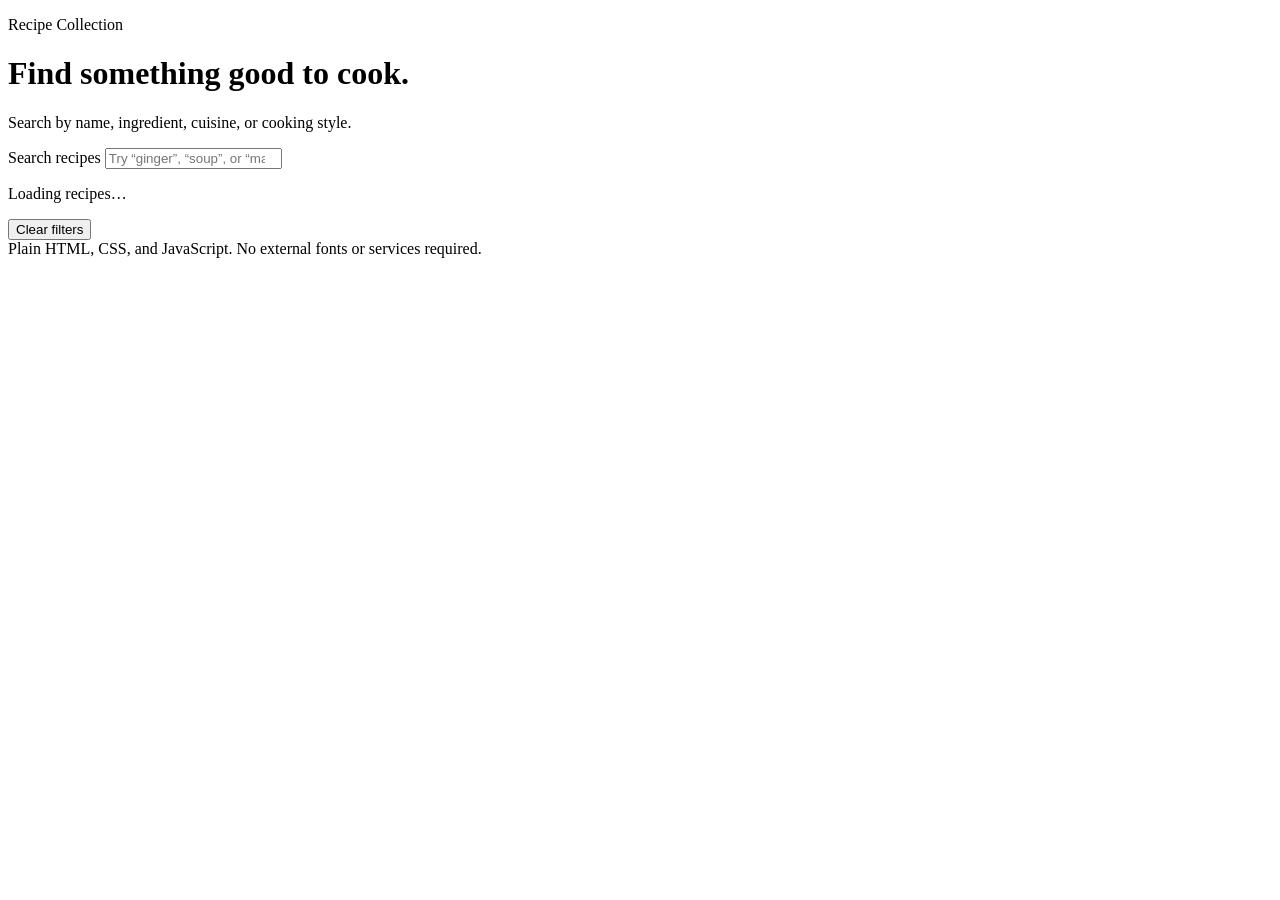
==== commit abe70cc8: "update index.html" ====
--- a/index.html
+++ b/index.html
@@ -1,3426 +1,73 @@
-<!DOCTYPE html>
+<!doctype html>
 <html lang="en">
 <head>
-<meta charset="UTF-8">
-<meta name="viewport" content="width=device-width, initial-scale=1.0">
-<title>Recipe Collection</title>
-<link rel="preconnect" href="https://fonts.googleapis.com">
-<link href="https://fonts.googleapis.com/css2?family=Fraunces:opsz,wght@9..144,400;9..144,500;9..144,600&family=Public+Sans:wght@400;500;600;700&family=Space+Mono:wght@400;700&display=swap" rel="stylesheet">
-<style>
-  :root{
-    --paper:#F6F1E9;
-    --paper-deep:#EDE4D3;
-    --ink:#2B2620;
-    --rust:#A94A2B;
-    --sage:#5C6B4F;
-    --line:#D8CBB2;
-    --card:#FFFDF8;
-  }
-  *{box-sizing:border-box;}
-  body{
-    margin:0;
-    background:var(--paper);
-    color:var(--ink);
-    font-family:'Public Sans', sans-serif;
-    padding-bottom:80px;
-  }
-  header{
-    padding:56px 24px 32px;
-    text-align:center;
-    border-bottom:1px solid var(--line);
-    background:
-      radial-gradient(circle at 20% 20%, rgba(169,74,43,0.06), transparent 40%),
-      radial-gradient(circle at 80% 0%, rgba(92,107,79,0.08), transparent 45%);
-  }
-  header .eyebrow{
-    font-family:'Space Mono', monospace;
-    font-size:12px;
-    letter-spacing:.14em;
-    text-transform:uppercase;
-    color:var(--rust);
-    margin-bottom:10px;
-  }
-  header h1{
-    font-family:'Fraunces', serif;
-    font-weight:600;
-    font-size:clamp(32px,5vw,52px);
-    margin:0 0 10px;
-    letter-spacing:-0.01em;
-  }
-  header p{
-    max-width:520px;
-    margin:0 auto;
-    color:#5b5346;
-    font-size:15px;
-    line-height:1.5;
-  }
+  <meta charset="utf-8">
+  <meta name="viewport" content="width=device-width, initial-scale=1">
+  <meta name="color-scheme" content="light">
+  <meta name="description" content="Browse and search a personal recipe collection.">
 
-  .filterbar{
-    max-width:960px;
-    margin:24px auto 0;
-    padding:0 24px;
-    display:flex;
-    flex-wrap:wrap;
-    gap:8px;
-    justify-content:center;
-  }
-  .filterbar button{
-    font-family:'Space Mono',monospace;
-    font-size:12px;
-    font-weight:700;
-    letter-spacing:.04em;
-    padding:9px 18px;
-    border-radius:999px;
-    border:1px solid var(--ink);
-    background:var(--card);
-    color:var(--ink);
-    cursor:pointer;
-  }
-  .filterbar button.active{
-    background:var(--ink);
-    color:var(--paper);
-  }
+  <title>Recipe Collection</title>
 
-  nav{
-    max-width:960px;
-    margin:20px auto 0;
-    padding:0 24px;
-    display:flex;
-    flex-wrap:wrap;
-    gap:8px;
-    justify-content:center;
-  }
-  nav button{
-    font-family:'Public Sans',sans-serif;
-    font-size:13px;
-    font-weight:600;
-    padding:8px 14px;
-    border-radius:999px;
-    border:1px solid var(--line);
-    background:var(--card);
-    color:var(--ink);
-    cursor:pointer;
-  }
-  nav button:hover{ border-color:var(--rust); color:var(--rust); }
+  <link rel="stylesheet" href="site.css">
+  <script src="registry.js"></script>
+  <script src="app.js" defer></script>
+</head>
 
-  main{
-    max-width:760px;
-    margin:40px auto;
-    padding:0 24px;
-    display:flex;
-    flex-direction:column;
-    gap:56px;
-  }
-  .card{
-    background:var(--card);
-    border:1px solid var(--line);
-    border-radius:4px;
-    scroll-margin-top:20px;
-    overflow:hidden;
-  }
-  .card-head{
-    padding:32px 32px 20px;
-    border-bottom:1px dashed var(--line);
-  }
-  .card-head .tag{
-    font-family:'Space Mono',monospace;
-    font-size:11px;
-    letter-spacing:.1em;
-    text-transform:uppercase;
-    color:var(--sage);
-  }
-  .card-head .collection-badge{
-    display:inline-block;
-    font-family:'Space Mono',monospace;
-    font-size:10px;
-    letter-spacing:.08em;
-    text-transform:uppercase;
-    font-weight:700;
-    padding:3px 9px;
-    border-radius:999px;
-    margin-left:8px;
-    vertical-align:middle;
-    color:#fff;
-  }
-  .collection-badge.badge-40days{ background:var(--rust); }
-  .collection-badge.badge-okara{ background:var(--sage); }
-  .card-head h2{
-    font-family:'Fraunces',serif;
-    font-weight:600;
-    font-size:28px;
-    margin:6px 0 10px;
-  }
-  .card-head p{
-    margin:0;
-    font-size:14.5px;
-    line-height:1.55;
-    color:#5b5346;
-  }
+<body data-page="index">
+  <header class="site-header">
+    <p class="eyebrow">Recipe Collection</p>
+    <h1>Find something good to cook.</h1>
+    <p class="intro">
+      Search by name, ingredient, cuisine, or cooking style.
+    </p>
+  </header>
 
-  .controls{
-    display:flex;
-    align-items:center;
-    justify-content:space-between;
-    flex-wrap:wrap;
-    gap:16px;
-    padding:18px 32px;
-    background:var(--paper-deep);
-  }
-  .servings{
-    display:flex;
-    align-items:center;
-    gap:10px;
-    font-family:'Space Mono',monospace;
-    font-size:13px;
-  }
-  .servings button{
-    width:28px;height:28px;
-    border-radius:50%;
-    border:1px solid var(--ink);
-    background:var(--card);
-    font-size:16px;
-    line-height:1;
-    cursor:pointer;
-  }
-  .servings button:hover{ background:var(--rust); color:#fff; border-color:var(--rust); }
-  .servings .count{ min-width:64px; text-align:center; }
-  .unit-toggle{
-    display:flex;
-    border:1px solid var(--ink);
-    border-radius:999px;
-    overflow:hidden;
-    font-family:'Space Mono',monospace;
-    font-size:12px;
-  }
-  .unit-toggle button{
-    padding:6px 14px;
-    border:none;
-    background:transparent;
-    cursor:pointer;
-    color:var(--ink);
-  }
-  .unit-toggle button.active{
-    background:var(--ink);
-    color:var(--paper);
-  }
+  <main class="page">
+    <section class="search-panel" aria-label="Recipe search">
+      <div class="search-field">
+        <label class="search-label" for="search">Search recipes</label>
+        <input
+          id="search"
+          class="search-input"
+          type="search"
+          placeholder="Try “ginger”, “soup”, or “make ahead”…"
+          autocomplete="off"
+        >
+      </div>
 
-  .body{
-    display:grid;
-    grid-template-columns: 1fr;
-    gap:0;
-  }
-  @media(min-width:600px){
-    .body{ grid-template-columns: 1fr 1.4fr; }
-  }
-  .ingredients{
-    padding:28px 32px;
-    border-bottom:1px dashed var(--line);
-  }
-  @media(min-width:600px){
-    .ingredients{ border-bottom:none; border-right:1px dashed var(--line); }
-  }
-  .ingredients h3, .steps h3{
-    font-family:'Space Mono',monospace;
-    font-size:11px;
-    text-transform:uppercase;
-    letter-spacing:.1em;
-    color:var(--rust);
-    margin:0 0 14px;
-  }
-  .ingredients ul{
-    list-style:none;
-    margin:0;
-    padding:0;
-    display:flex;
-    flex-direction:column;
-    gap:10px;
-  }
-  .ingredients li{
-    font-size:14.5px;
-    line-height:1.4;
-    display:flex;
-    gap:8px;
-  }
-  .ingredients .amt{
-    font-family:'Space Mono',monospace;
-    font-weight:700;
-    white-space:nowrap;
-    color:var(--sage);
-  }
-  .steps{
-    padding:28px 32px;
-  }
-  .steps ol{
-    margin:0;
-    padding:0;
-    list-style:none;
-    counter-reset:step;
-    display:flex;
-    flex-direction:column;
-    gap:18px;
-  }
-  .steps li{
-    counter-increment:step;
-    position:relative;
-    padding-left:34px;
-    font-size:14.5px;
-    line-height:1.55;
-  }
-  .steps li::before{
-    content:counter(step);
-    position:absolute;
-    left:0; top:0;
-    font-family:'Fraunces',serif;
-    font-weight:600;
-    font-size:15px;
-    color:var(--rust);
-    width:24px;height:24px;
-    border:1px solid var(--rust);
-    border-radius:50%;
-    display:flex;align-items:center;justify-content:center;
-  }
-  .steps h4{
-    margin:0 0 3px;
-    font-size:14.5px;
-    font-weight:700;
-  }
-  .notes{
-    margin:0 32px 28px;
-    padding:14px 16px;
-    background:var(--paper-deep);
-    border-left:3px solid var(--sage);
-    font-size:13px;
-    line-height:1.5;
-    color:#4a4436;
-  }
-  footer{
-    text-align:center;
-    font-family:'Space Mono',monospace;
-    font-size:11px;
-    color:#948a76;
-    padding:20px;
-  }
-  @media print{
-    nav, .filterbar, .unit-toggle, .servings button{ display:none; }
-    .card{ break-inside: avoid; page-break-inside: avoid; }
-  }
-</style>
-</head>
-<body>
+      <div class="search-tools">
+        <p class="result-count" id="result-count" aria-live="polite">
+          Loading recipes…
+        </p>
 
-<header>
-  <div class="eyebrow">Recipe Cards · Self-Contained &amp; Offline</div>
-  <h1>Recipe Collection</h1>
-  <p>Adjustable servings, US &amp; metric units. Filter by collection below, or jump straight to a recipe.</p>
-</header>
+        <button class="clear-button" id="clear-filters" type="button">
+          Clear filters
+        </button>
+      </div>
+    </section>
 
-<div class="filterbar" id="filterbar">
-  <button data-filter="all" class="active">All</button>
-  <button data-filter="40days">40 Days</button>
-  <button data-filter="okara">Okara</button>
-</div>
+    <section
+      class="load-notice"
+      id="load-notice"
+      aria-live="polite"
+      hidden
+    ></section>
 
-<nav id="jumpnav"></nav>
+    <section
+      class="filters"
+      id="filters"
+      aria-label="Filter recipes"
+    ></section>
 
-<main id="cards"></main>
+    <section
+      class="recipes"
+      id="recipes"
+      aria-live="polite"
+    ></section>
+  </main>
 
-<footer>Tap the − / + to scale a recipe · Toggle US / Metric per card</footer>
-
-<script>
-/* ============================================================
-   RECIPE DATA — this is the format to reuse for new recipes.
-   Full field reference: see recipe-template.md
-   To add a recipe: copy one object below, edit the values,
-   paste it into this array (before the closing "];"). Nothing
-   else in this file needs to change — cards, nav, filter bar,
-   servings stepper, and the US/Metric toggle all generate
-   automatically. Set "collection" to the tag you want it
-   filed under (e.g. "40days" or "okara") — new collection
-   values will need a matching button added to #filterbar.
-   ============================================================ */
-const RECIPES = [
-  {
-    "id": "quinoa-lentils-greens",
-    "tag": "Soup · Serves 8",
-    "collection": "40days",
-    "title": "Quinoa, Lentils & Greens Soup",
-    "desc": "A simple, nourishing pantry-staple soup — add nutritional yeast for a B-vitamin boost and savory umami flavor.",
-    "baseServings": 8,
-    "ingredients": [
-      {
-        "name": "white or yellow onion, peeled and roughly chopped",
-        "us": {
-          "amt": 0.75,
-          "unit": "cup"
-        },
-        "metric": {
-          "amt": 177,
-          "unit": "ml"
-        }
-      },
-      {
-        "name": "olive oil or coconut oil",
-        "us": {
-          "amt": 3,
-          "unit": "tbsp"
-        },
-        "metric": {
-          "amt": 44,
-          "unit": "ml"
-        }
-      },
-      {
-        "name": "sea salt",
-        "us": {
-          "amt": 0.5,
-          "unit": "tsp"
-        },
-        "metric": {
-          "amt": 2.5,
-          "unit": "ml"
-        }
-      },
-      {
-        "name": "homemade or store-bought broth",
-        "us": {
-          "amt": 8.5,
-          "unit": "cup"
-        },
-        "metric": {
-          "amt": 2,
-          "unit": "L"
-        }
-      },
-      {
-        "name": "ground cumin",
-        "us": {
-          "amt": 2,
-          "unit": "tbsp"
-        },
-        "metric": {
-          "amt": 30,
-          "unit": "ml"
-        }
-      },
-      {
-        "name": "medium carrots, peeled, quartered, cut into small cubes",
-        "us": {
-          "amt": 4,
-          "unit": ""
-        },
-        "metric": {
-          "amt": 4,
-          "unit": ""
-        }
-      },
-      {
-        "name": "green lentils",
-        "us": {
-          "amt": 2,
-          "unit": "cup"
-        },
-        "metric": {
-          "amt": 400,
-          "unit": "g"
-        }
-      },
-      {
-        "name": "quinoa",
-        "us": {
-          "amt": 1.5,
-          "unit": "cup"
-        },
-        "metric": {
-          "amt": 255,
-          "unit": "g"
-        }
-      },
-      {
-        "name": "roughly chopped curly kale, stems included",
-        "us": {
-          "amt": 3,
-          "unit": "cup"
-        },
-        "metric": {
-          "amt": 195,
-          "unit": "g"
-        }
-      },
-      {
-        "name": "soy sauce, tamari, or Bragg Liquid Aminos",
-        "us": {
-          "amt": 1,
-          "unit": "tbsp"
-        },
-        "metric": {
-          "amt": 15,
-          "unit": "ml"
-        }
-      },
-      {
-        "name": "nutritional yeast (optional)",
-        "us": {
-          "amt": 3,
-          "unit": "tbsp"
-        },
-        "metric": {
-          "amt": 44,
-          "unit": "ml"
-        }
-      }
-    ],
-    "steps": [
-      {
-        "t": "Sauté the onion",
-        "c": "In a medium pot over medium heat, sauté the onion in the oil with a pinch of salt until browned on the edges and tender."
-      },
-      {
-        "t": "Simmer carrots and lentils",
-        "c": "Add the broth, cumin, carrots, and lentils. Bring to a boil over high heat, then reduce to medium-low and cook, stirring occasionally, 30–40 minutes, until the carrots and lentils begin to soften."
-      },
-      {
-        "t": "Add quinoa and kale",
-        "c": "Add the quinoa and kale, reduce to a simmer, and cook covered about 15 minutes, until the quinoa is cooked and the kale is tender."
-      },
-      {
-        "t": "Season and serve",
-        "c": "Remove from heat, stir in the soy sauce and nutritional yeast if using, and season with salt to taste. Serve warm."
-      }
-    ],
-    "notes": "Store leftovers in the fridge 3–4 days, or freeze up to 3 months in zip-tight bags or glass jars."
-  },
-  {
-    "id": "chicken-red-dates-ginger",
-    "tag": "Soup · Serves 6–8",
-    "collection": "40days",
-    "title": "Chicken, Red Dates & Ginger Soup",
-    "desc": "A postpartum classic built on shredded chicken, warming ginger, and sweet Chinese red dates (jujubes) with goji berries.",
-    "baseServings": 7,
-    "ingredients": [
-      {
-        "name": "whole chicken or parts, organic/free-range preferred",
-        "us": {
-          "amt": 2.25,
-          "unit": "lb"
-        },
-        "metric": {
-          "amt": 1020,
-          "unit": "g"
-        }
-      },
-      {
-        "name": "white or yellow onion, peeled",
-        "us": {
-          "amt": 0.5,
-          "unit": ""
-        },
-        "metric": {
-          "amt": 0.5,
-          "unit": ""
-        }
-      },
-      {
-        "name": "fresh ginger, unpeeled, halved (2-inch knob)",
-        "us": {
-          "amt": 1,
-          "unit": ""
-        },
-        "metric": {
-          "amt": 1,
-          "unit": ""
-        }
-      },
-      {
-        "name": "medium carrots, peeled and thinly sliced",
-        "us": {
-          "amt": 3,
-          "unit": ""
-        },
-        "metric": {
-          "amt": 3,
-          "unit": ""
-        }
-      },
-      {
-        "name": "Chinese red dates (jujubes)",
-        "us": {
-          "amt": 5,
-          "unit": ""
-        },
-        "metric": {
-          "amt": 5,
-          "unit": ""
-        }
-      },
-      {
-        "name": "dried goji berries",
-        "us": {
-          "amt": 3,
-          "unit": "tbsp"
-        },
-        "metric": {
-          "amt": 44,
-          "unit": "ml"
-        }
-      },
-      {
-        "name": "sea salt",
-        "us": {
-          "amt": 1,
-          "unit": "tsp"
-        },
-        "metric": {
-          "amt": 5,
-          "unit": "ml"
-        }
-      }
-    ],
-    "steps": [
-      {
-        "t": "Simmer the chicken",
-        "c": "Rinse the chicken and place in a stockpot. Add cold water to just cover. Bring to a boil over medium-high heat, uncovered."
-      },
-      {
-        "t": "Add aromatics",
-        "c": "Once boiling, add the onion and ginger. Reduce to medium and cook covered ~40 minutes, skimming off foam occasionally."
-      },
-      {
-        "t": "Shred the chicken",
-        "c": "Remove from heat, take out the chicken, and let cool. Shred the meat off the carcass; return the carcass to the pot."
-      },
-      {
-        "t": "Simmer with dates and carrots",
-        "c": "Add 1–2 cups shredded chicken (reserve the rest), plus the carrots and red dates. Simmer uncovered over low heat about 1 hour."
-      },
-      {
-        "t": "Finish with goji berries",
-        "c": "In the last 15 minutes, stir in the goji berries. Season with salt to taste."
-      }
-    ],
-    "notes": "Sip throughout the day. Keeps in the fridge up to 5 days, or freeze up to 3 months. Medjool dates work in a pinch but lack the traditional medicinal reputation of Chinese red dates."
-  },
-  {
-    "id": "miso-burdock",
-    "tag": "Soup · Serves 6",
-    "collection": "40days",
-    "title": "Miso & Burdock Soup",
-    "desc": "A grounding land-and-sea broth of burdock root, mushrooms, kombu, and miso.",
-    "baseServings": 6,
-    "ingredients": [
-      {
-        "name": "water",
-        "us": {
-          "amt": 7.2,
-          "unit": "cup"
-        },
-        "metric": {
-          "amt": 1.7,
-          "unit": "L"
-        }
-      },
-      {
-        "name": "fresh ginger, peeled, sliced into matchsticks (1-inch knob)",
-        "us": {
-          "amt": 1,
-          "unit": ""
-        },
-        "metric": {
-          "amt": 1,
-          "unit": ""
-        }
-      },
-      {
-        "name": "matchsticks of fresh unpeeled burdock (or ½ cup dried)",
-        "us": {
-          "amt": 1,
-          "unit": "cup"
-        },
-        "metric": {
-          "amt": 60,
-          "unit": "g"
-        }
-      },
-      {
-        "name": "cubes of unpeeled daikon",
-        "us": {
-          "amt": 1,
-          "unit": "cup"
-        },
-        "metric": {
-          "amt": 115,
-          "unit": "g"
-        }
-      },
-      {
-        "name": "medium carrot, peeled and cubed",
-        "us": {
-          "amt": 1,
-          "unit": ""
-        },
-        "metric": {
-          "amt": 1,
-          "unit": ""
-        }
-      },
-      {
-        "name": "whole green onions, white ends removed",
-        "us": {
-          "amt": 2,
-          "unit": ""
-        },
-        "metric": {
-          "amt": 2,
-          "unit": ""
-        }
-      },
-      {
-        "name": "sliced white or cremini mushrooms",
-        "us": {
-          "amt": 1,
-          "unit": "cup"
-        },
-        "metric": {
-          "amt": 70,
-          "unit": "g"
-        }
-      },
-      {
-        "name": "strip of kombu",
-        "us": {
-          "amt": 1,
-          "unit": ""
-        },
-        "metric": {
-          "amt": 1,
-          "unit": ""
-        }
-      },
-      {
-        "name": "sesame oil",
-        "us": {
-          "amt": 2,
-          "unit": "tbsp"
-        },
-        "metric": {
-          "amt": 30,
-          "unit": "ml"
-        }
-      },
-      {
-        "name": "organic miso of choice",
-        "us": {
-          "amt": 2,
-          "unit": "tsp"
-        },
-        "metric": {
-          "amt": 10,
-          "unit": "ml"
-        }
-      }
-    ],
-    "steps": [
-      {
-        "t": "Simmer the vegetables",
-        "c": "Bring the water to a rolling boil in a stockpot. Add ginger, burdock, daikon, carrot, green onions, mushrooms, kombu, and sesame oil. Reduce to low and simmer covered ~40 minutes."
-      },
-      {
-        "t": "Dissolve the miso",
-        "c": "Remove from heat. Spoon some hot broth into a small bowl, stir in the miso, and let it dissolve."
-      },
-      {
-        "t": "Combine",
-        "c": "After the broth cools slightly (about 5 minutes), stir the miso mixture back into the pot."
-      }
-    ],
-    "notes": "Reheat gently on the lowest setting without boiling — boiling destroys the enzymes in the miso. Keeps in the fridge up to 5 days."
-  },
-  {
-    "id": "seaweed-soup",
-    "tag": "Soup · Serves 6–8",
-    "collection": "40days",
-    "title": "Seaweed Soup (Miyeokguk)",
-    "desc": "A traditional Korean postpartum soup, said to support lactation and hormones — sip it plain or make it heartier with beef, rice, and eggs.",
-    "baseServings": 7,
-    "ingredients": [
-      {
-        "name": "white or yellow onion, peeled and finely chopped",
-        "us": {
-          "amt": 0.5,
-          "unit": ""
-        },
-        "metric": {
-          "amt": 0.5,
-          "unit": ""
-        }
-      },
-      {
-        "name": "sesame oil",
-        "us": {
-          "amt": 2,
-          "unit": "tbsp"
-        },
-        "metric": {
-          "amt": 30,
-          "unit": "ml"
-        }
-      },
-      {
-        "name": "beef sirloin, cubed (or 1 cup dried anchovies; omit for vegetarian)",
-        "us": {
-          "amt": 4,
-          "unit": "oz"
-        },
-        "metric": {
-          "amt": 113,
-          "unit": "g"
-        }
-      },
-      {
-        "name": "clove garlic, finely chopped",
-        "us": {
-          "amt": 1,
-          "unit": ""
-        },
-        "metric": {
-          "amt": 1,
-          "unit": ""
-        }
-      },
-      {
-        "name": "sea salt",
-        "us": {
-          "amt": 1,
-          "unit": "tsp"
-        },
-        "metric": {
-          "amt": 5,
-          "unit": "ml"
-        }
-      },
-      {
-        "name": "water or broth of choice",
-        "us": {
-          "amt": 8.5,
-          "unit": "cup"
-        },
-        "metric": {
-          "amt": 2,
-          "unit": "L"
-        }
-      },
-      {
-        "name": "dried seaweed (dulse, wakame, hijiki, arame, or kelp), rinsed",
-        "us": {
-          "amt": 2,
-          "unit": "cup"
-        },
-        "metric": {
-          "amt": 30,
-          "unit": "g"
-        }
-      },
-      {
-        "name": "shiitake mushrooms, dried or fresh",
-        "us": {
-          "amt": 6,
-          "unit": ""
-        },
-        "metric": {
-          "amt": 6,
-          "unit": ""
-        }
-      },
-      {
-        "name": "soy sauce, tamari, or Bragg Liquid Aminos, to taste",
-        "us": {
-          "amt": 1,
-          "unit": "tbsp"
-        },
-        "metric": {
-          "amt": 15,
-          "unit": "ml"
-        }
-      },
-      {
-        "name": "organic beef or pork stew meat (optional, heartier version)",
-        "us": {
-          "amt": 1,
-          "unit": "lb"
-        },
-        "metric": {
-          "amt": 455,
-          "unit": "g"
-        }
-      },
-      {
-        "name": "leftover cooked grains, e.g. millet or rice (optional)",
-        "us": {
-          "amt": 0.5,
-          "unit": "cup"
-        },
-        "metric": {
-          "amt": 120,
-          "unit": "g"
-        }
-      },
-      {
-        "name": "large pasture-raised eggs (optional)",
-        "us": {
-          "amt": 2,
-          "unit": ""
-        },
-        "metric": {
-          "amt": 2,
-          "unit": ""
-        }
-      }
-    ],
-    "steps": [
-      {
-        "t": "Brown the onion and beef",
-        "c": "In a pot over medium heat, sauté the onion in sesame oil until lightly browned. Add the beef, garlic, and salt; cook until the meat turns light brown."
-      },
-      {
-        "t": "Simmer the soup",
-        "c": "Add the water/broth, seaweed, and mushrooms, along with stew meat and/or leftover rice if using. Reduce to low and simmer covered ~40 minutes."
-      },
-      {
-        "t": "Swirl in the eggs (optional)",
-        "c": "Beat the eggs and, about 5 minutes before the soup is done, pour them in, swirling with a fork or whisking clockwise as they cook."
-      },
-      {
-        "t": "Season and serve",
-        "c": "Stir in the soy sauce. Eat warm."
-      }
-    ],
-    "notes": "Store leftovers in the fridge up to 3 days, or freeze up to 3 months. Traditionally eaten up to three times a day in the weeks after birth."
-  },
-  {
-    "id": "hearty-sausage-stew",
-    "tag": "Stew · Serves 6–8",
-    "collection": "40days",
-    "title": "Hearty Sausage Stew",
-    "desc": "A rustic, one-bowl stew with tomatoes, potatoes, mushrooms, and greens, served over couscous or millet. Try chorizo or harissa-spiced lamb merguez for extra kick.",
-    "baseServings": 7,
-    "ingredients": [
-      {
-        "name": "cooking oil (coconut, avocado, or animal fat like lard or butter)",
-        "us": {
-          "amt": 0.25,
-          "unit": "cup"
-        },
-        "metric": {
-          "amt": 60,
-          "unit": "ml"
-        }
-      },
-      {
-        "name": "sea salt",
-        "us": {
-          "amt": 0.5,
-          "unit": "tsp"
-        },
-        "metric": {
-          "amt": 2.5,
-          "unit": "ml"
-        }
-      },
-      {
-        "name": "white or yellow onion, roughly chopped",
-        "us": {
-          "amt": 0.5,
-          "unit": ""
-        },
-        "metric": {
-          "amt": 0.5,
-          "unit": ""
-        }
-      },
-      {
-        "name": "medium fresh tomatoes, quartered, seeds left in (or 1 can whole tomatoes)",
-        "us": {
-          "amt": 6,
-          "unit": ""
-        },
-        "metric": {
-          "amt": 6,
-          "unit": ""
-        }
-      },
-      {
-        "name": "small red potatoes, unpeeled, cubed",
-        "us": {
-          "amt": 4,
-          "unit": "cup"
-        },
-        "metric": {
-          "amt": 560,
-          "unit": "g"
-        }
-      },
-      {
-        "name": "quartered mushrooms",
-        "us": {
-          "amt": 2,
-          "unit": "cup"
-        },
-        "metric": {
-          "amt": 150,
-          "unit": "g"
-        }
-      },
-      {
-        "name": "broth of choice",
-        "us": {
-          "amt": 8.5,
-          "unit": "cup"
-        },
-        "metric": {
-          "amt": 2,
-          "unit": "L"
-        }
-      },
-      {
-        "name": "tomato paste",
-        "us": {
-          "amt": 4,
-          "unit": "tbsp"
-        },
-        "metric": {
-          "amt": 65,
-          "unit": "g"
-        }
-      },
-      {
-        "name": "cloves garlic, roughly chopped",
-        "us": {
-          "amt": 4,
-          "unit": ""
-        },
-        "metric": {
-          "amt": 4,
-          "unit": ""
-        }
-      },
-      {
-        "name": "slices Parmesan cheese rind (optional)",
-        "us": {
-          "amt": 3,
-          "unit": ""
-        },
-        "metric": {
-          "amt": 3,
-          "unit": ""
-        }
-      },
-      {
-        "name": "sausages, cut into 2-inch sections",
-        "us": {
-          "amt": 4,
-          "unit": ""
-        },
-        "metric": {
-          "amt": 455,
-          "unit": "g"
-        }
-      },
-      {
-        "name": "Israeli couscous or millet",
-        "us": {
-          "amt": 1,
-          "unit": "cup"
-        },
-        "metric": {
-          "amt": 200,
-          "unit": "g"
-        }
-      },
-      {
-        "name": "Swiss chard or spinach, roughly chopped",
-        "us": {
-          "amt": 7,
-          "unit": "cup"
-        },
-        "metric": {
-          "amt": 210,
-          "unit": "g"
-        }
-      },
-      {
-        "name": "freshly ground black pepper",
-        "us": {
-          "amt": 0.5,
-          "unit": "tsp"
-        },
-        "metric": {
-          "amt": 2.5,
-          "unit": "ml"
-        }
-      }
-    ],
-    "steps": [
-      {
-        "t": "Cook the onions",
-        "c": "In a large pot over medium-low heat, warm the oil with a pinch of salt. Add the onion and cook 5 minutes, until lightly browned."
-      },
-      {
-        "t": "Add tomatoes and potatoes",
-        "c": "Add the tomatoes and potatoes, stirring occasionally to keep the potatoes from sticking, about 3 minutes."
-      },
-      {
-        "t": "Add mushrooms",
-        "c": "Add the mushrooms and cook, stirring occasionally, 10 minutes."
-      },
-      {
-        "t": "Simmer the base",
-        "c": "Add the broth, tomato paste, garlic, and Parmesan rind if using. Cover and cook on low heat 1½ hours."
-      },
-      {
-        "t": "Add sausage and grains",
-        "c": "During the last 15–20 minutes, add the sausage along with the couscous (15 min) or millet (20 min), covered."
-      },
-      {
-        "t": "Wilt the greens",
-        "c": "Add the chard and cook until wilted. Season with salt and pepper to taste. Serve hot."
-      }
-    ],
-    "notes": "Store leftovers in the fridge up to 5 days, or freeze up to 3 months."
-  },
-  {
-    "id": "oxtail-stew",
-    "tag": "Stew · Serves 6–8",
-    "collection": "40days",
-    "title": "Oxtail Stew",
-    "desc": "A classic Jamaican slow-cooked stew — humble oxtail becomes buttery and succulent with hours of low, gentle simmering. Great over mashed potatoes, polenta, or rice with goat cheese.",
-    "baseServings": 7,
-    "ingredients": [
-      {
-        "name": "olive oil, plus more if needed",
-        "us": {
-          "amt": 3,
-          "unit": "tbsp"
-        },
-        "metric": {
-          "amt": 45,
-          "unit": "ml"
-        }
-      },
-      {
-        "name": "white or yellow onion, roughly chopped",
-        "us": {
-          "amt": 1,
-          "unit": "cup"
-        },
-        "metric": {
-          "amt": 110,
-          "unit": "g"
-        }
-      },
-      {
-        "name": "sliced or quartered mushrooms",
-        "us": {
-          "amt": 6,
-          "unit": "cup"
-        },
-        "metric": {
-          "amt": 450,
-          "unit": "g"
-        }
-      },
-      {
-        "name": "sea salt and freshly ground pepper",
-        "us": {
-          "amt": 1,
-          "unit": "tsp"
-        },
-        "metric": {
-          "amt": 5,
-          "unit": "ml"
-        }
-      },
-      {
-        "name": "bone-in oxtails, any and all sizes",
-        "us": {
-          "amt": 4,
-          "unit": "lb"
-        },
-        "metric": {
-          "amt": 1.8,
-          "unit": "kg"
-        }
-      },
-      {
-        "name": "homemade or store-bought broth",
-        "us": {
-          "amt": 8.5,
-          "unit": "cup"
-        },
-        "metric": {
-          "amt": 2,
-          "unit": "L"
-        }
-      },
-      {
-        "name": "soy sauce, tamari, or Bragg Liquid Aminos",
-        "us": {
-          "amt": 2,
-          "unit": "tbsp"
-        },
-        "metric": {
-          "amt": 30,
-          "unit": "ml"
-        }
-      },
-      {
-        "name": "small to medium ripe tomatoes, quartered, seeds left in",
-        "us": {
-          "amt": 4,
-          "unit": ""
-        },
-        "metric": {
-          "amt": 4,
-          "unit": ""
-        }
-      },
-      {
-        "name": "large carrots, unpeeled, cut into thick slices",
-        "us": {
-          "amt": 2,
-          "unit": ""
-        },
-        "metric": {
-          "amt": 2,
-          "unit": ""
-        }
-      },
-      {
-        "name": "clove garlic, minced",
-        "us": {
-          "amt": 1,
-          "unit": ""
-        },
-        "metric": {
-          "amt": 1,
-          "unit": ""
-        }
-      },
-      {
-        "name": "fresh thyme, or 2 pinches dried (optional)",
-        "us": {
-          "amt": 4,
-          "unit": "pinch"
-        },
-        "metric": {
-          "amt": 4,
-          "unit": "pinch"
-        }
-      },
-      {
-        "name": "salted grass-fed butter, room temp (optional roux)",
-        "us": {
-          "amt": 6,
-          "unit": "tbsp"
-        },
-        "metric": {
-          "amt": 85,
-          "unit": "g"
-        }
-      },
-      {
-        "name": "all-purpose flour (optional roux)",
-        "us": {
-          "amt": 6,
-          "unit": "tbsp"
-        },
-        "metric": {
-          "amt": 45,
-          "unit": "g"
-        }
-      }
-    ],
-    "steps": [
-      {
-        "t": "Brown mushrooms and onions",
-        "c": "In a large pot, heat the oil over medium heat. Brown the onions and mushrooms until golden. Remove from heat and set aside."
-      },
-      {
-        "t": "Sear the oxtail",
-        "c": "Season the oxtails with salt and pepper, and place in the pot until the edges brown slightly, about 10 minutes."
-      },
-      {
-        "t": "Simmer",
-        "c": "Add tomatoes, carrots, garlic, thyme, and the sautéed mushrooms/onions, plus the broth and soy sauce. Cover and simmer over low heat about 2 hours, until the meat falls off the bone (add more liquid as needed)."
-      },
-      {
-        "t": "Season to taste",
-        "c": "Turn off the heat and season with extra salt and pepper to taste."
-      },
-      {
-        "t": "Thicken with a roux (optional)",
-        "c": "In a small pot, melt the butter over medium-high heat. Whisk in the flour until it bubbles, then reduce to low and stir gently. Fold the roux into the stew."
-      }
-    ],
-    "notes": "Leftovers are even better than fresh. Fridge up to 5 days, or freeze in 2-cup portions up to 3 months. Slow-cooker option: low for 4–6 hours, adding liquid as needed, then skim the fat once cooled."
-  },
-  {
-    "id": "pickled-congee-tea-eggs",
-    "tag": "Breakfast/Snack · Serves 4–6",
-    "collection": "40days",
-    "title": "Pickled Congee with Tea Eggs & Pickles",
-    "desc": "Traditional Chinese tea eggs — marinated in black tea, soy, sugar, and five-spice — served over warm congee with tangy pickles for contrast.",
-    "baseServings": 5,
-    "ingredients": [
-      {
-        "name": "White Rice Congee, cooked",
-        "us": {
-          "amt": 4,
-          "unit": "cup"
-        },
-        "metric": {
-          "amt": 780,
-          "unit": "g"
-        }
-      },
-      {
-        "name": "large pasture-raised eggs",
-        "us": {
-          "amt": 12,
-          "unit": ""
-        },
-        "metric": {
-          "amt": 12,
-          "unit": ""
-        }
-      },
-      {
-        "name": "soy sauce, tamari, or Bragg Liquid Aminos",
-        "us": {
-          "amt": 6,
-          "unit": "tbsp"
-        },
-        "metric": {
-          "amt": 90,
-          "unit": "ml"
-        }
-      },
-      {
-        "name": "brown sugar or coconut sugar",
-        "us": {
-          "amt": 2,
-          "unit": "tsp"
-        },
-        "metric": {
-          "amt": 10,
-          "unit": "ml"
-        }
-      },
-      {
-        "name": "Chinese five-spice powder",
-        "us": {
-          "amt": 1.5,
-          "unit": "tsp"
-        },
-        "metric": {
-          "amt": 7.5,
-          "unit": "ml"
-        }
-      },
-      {
-        "name": "bags black tea",
-        "us": {
-          "amt": 2,
-          "unit": ""
-        },
-        "metric": {
-          "amt": 2,
-          "unit": ""
-        }
-      },
-      {
-        "name": "optional toppings: sauerkraut, kimchee, pickles, green onion, extra soy sauce, watercress, peanuts",
-        "us": {
-          "amt": 1,
-          "unit": "batch"
-        },
-        "metric": {
-          "amt": 1,
-          "unit": "batch"
-        }
-      }
-    ],
-    "steps": [
-      {
-        "t": "Boil the eggs",
-        "c": "Put the eggs in a pot and cover with cold water by 1 inch. Bring to a boil over high heat, then keep at a rolling boil over medium-high for 8–10 minutes. Remove from heat."
-      },
-      {
-        "t": "Crack the shells",
-        "c": "Spoon the eggs into a bowl and rinse under cold water (keep the hot water). Roll gently on a flat surface to create light cracks, leaving shells on and intact."
-      },
-      {
-        "t": "Simmer in tea marinade",
-        "c": "Return the eggs to the hot water and add soy sauce, sugar, five-spice, and tea bags. Bring to a quick boil, then lower heat and simmer covered 40 minutes."
-      },
-      {
-        "t": "Marinate",
-        "c": "Turn off heat and let the eggs marinate in the sauce up to 6 hours at room temperature, or up to 2 days in the fridge."
-      },
-      {
-        "t": "Heat the congee",
-        "c": "Add the congee to a small pot with enough water to cover by ½ inch. Stir uncovered over medium-low heat until heated through."
-      },
-      {
-        "t": "Serve",
-        "c": "Scoop the congee into a bowl and serve with the tea eggs, their sauce, and your choice of toppings."
-      }
-    ],
-    "notes": "No five-spice on hand? A homemade blend of star anise, fennel, black pepper, cinnamon, and cloves works. Tea eggs also make a great protein snack on their own."
-  },
-  {
-    "id": "ginger-fried-rice",
-    "tag": "Main · Serves 2",
-    "collection": "40days",
-    "title": "Ginger Fried Rice",
-    "desc": "A warming, circulation-boosting fried rice built on fresh ginger — travels well and is easy for anyone in the house to make.",
-    "baseServings": 2,
-    "ingredients": [
-      {
-        "name": "cooked white rice (leftover works best)",
-        "us": {
-          "amt": 2,
-          "unit": "cup"
-        },
-        "metric": {
-          "amt": 410,
-          "unit": "g"
-        }
-      },
-      {
-        "name": "sesame oil, plus more as needed",
-        "us": {
-          "amt": 3,
-          "unit": "tbsp"
-        },
-        "metric": {
-          "amt": 45,
-          "unit": "ml"
-        }
-      },
-      {
-        "name": "pieces bacon, cut into 2-inch slices (optional)",
-        "us": {
-          "amt": 3,
-          "unit": ""
-        },
-        "metric": {
-          "amt": 3,
-          "unit": ""
-        }
-      },
-      {
-        "name": "cloves garlic, finely chopped",
-        "us": {
-          "amt": 2,
-          "unit": ""
-        },
-        "metric": {
-          "amt": 2,
-          "unit": ""
-        }
-      },
-      {
-        "name": "slice fresh ginger, peeled and thinly sliced",
-        "us": {
-          "amt": 1,
-          "unit": ""
-        },
-        "metric": {
-          "amt": 1,
-          "unit": ""
-        }
-      },
-      {
-        "name": "large pasture-raised eggs, beaten with a pinch of salt",
-        "us": {
-          "amt": 2,
-          "unit": ""
-        },
-        "metric": {
-          "amt": 2,
-          "unit": ""
-        }
-      },
-      {
-        "name": "thinly sliced green onion",
-        "us": {
-          "amt": 2,
-          "unit": "tbsp"
-        },
-        "metric": {
-          "amt": 30,
-          "unit": "ml"
-        }
-      },
-      {
-        "name": "sea salt and freshly ground pepper",
-        "us": {
-          "amt": 0.5,
-          "unit": "tsp"
-        },
-        "metric": {
-          "amt": 2.5,
-          "unit": "ml"
-        }
-      }
-    ],
-    "steps": [
-      {
-        "t": "Fry the aromatics",
-        "c": "Heat the sesame oil in a frying pan over medium-low heat. Add bacon if using, garlic, and ginger; cook until tender and fragrant."
-      },
-      {
-        "t": "Crisp the rice",
-        "c": "Add the rice, spread it out in an even layer, and cook uncovered over medium heat about 10 minutes, stirring occasionally."
-      },
-      {
-        "t": "Scramble in the eggs",
-        "c": "Pour in the beaten eggs and stir frequently until cooked, about 5 minutes."
-      },
-      {
-        "t": "Finish",
-        "c": "Add the green onion and cook uncovered 2 minutes, until the rice is golden and eggs/onions are cooked through."
-      },
-      {
-        "t": "Season and serve",
-        "c": "Season with salt and pepper to taste. Serve warm."
-      }
-    ],
-    "notes": "Add oil as needed to keep the rice from drying out or sticking. Try tossing in carrots, peas, corn, broccoli, or mushrooms."
-  },
-  {
-    "id": "unohana",
-    "tag": "Japan · Okara · Serves 4",
-    "collection": "okara",
-    "title": "Unohana (Kirazu)",
-    "desc": "Simmered okara with vegetables in a savory dashi-soy-mirin sauce.",
-    "baseServings": 4,
-    "ingredients": [
-      {
-        "name": "okara (fresh soy pulp)",
-        "us": {
-          "amt": 200,
-          "unit": "g"
-        },
-        "metric": {
-          "amt": 200,
-          "unit": "g"
-        }
-      },
-      {
-        "name": "carrot, julienned",
-        "us": {
-          "amt": 1,
-          "unit": ""
-        },
-        "metric": {
-          "amt": 1,
-          "unit": ""
-        }
-      },
-      {
-        "name": "dried shiitake mushrooms, rehydrated and sliced",
-        "us": {
-          "amt": 3,
-          "unit": ""
-        },
-        "metric": {
-          "amt": 3,
-          "unit": ""
-        }
-      },
-      {
-        "name": "konnyaku, cut into thin strips",
-        "us": {
-          "amt": 100,
-          "unit": "g"
-        },
-        "metric": {
-          "amt": 100,
-          "unit": "g"
-        }
-      },
-      {
-        "name": "burdock root (gobo), julienned",
-        "us": {
-          "amt": 0.5,
-          "unit": ""
-        },
-        "metric": {
-          "amt": 0.5,
-          "unit": ""
-        }
-      },
-      {
-        "name": "scallions, sliced",
-        "us": {
-          "amt": 2,
-          "unit": ""
-        },
-        "metric": {
-          "amt": 2,
-          "unit": ""
-        }
-      },
-      {
-        "name": "dashi stock",
-        "us": {
-          "amt": 1.5,
-          "unit": "cup"
-        },
-        "metric": {
-          "amt": 355,
-          "unit": "ml"
-        }
-      },
-      {
-        "name": "soy sauce",
-        "us": {
-          "amt": 2,
-          "unit": "tbsp"
-        },
-        "metric": {
-          "amt": 30,
-          "unit": "ml"
-        }
-      },
-      {
-        "name": "mirin",
-        "us": {
-          "amt": 2,
-          "unit": "tbsp"
-        },
-        "metric": {
-          "amt": 30,
-          "unit": "ml"
-        }
-      },
-      {
-        "name": "sugar",
-        "us": {
-          "amt": 1,
-          "unit": "tbsp"
-        },
-        "metric": {
-          "amt": 14.8,
-          "unit": "ml"
-        }
-      },
-      {
-        "name": "sesame oil",
-        "us": {
-          "amt": 1,
-          "unit": "tbsp"
-        },
-        "metric": {
-          "amt": 14.8,
-          "unit": "ml"
-        }
-      },
-      {
-        "name": "vegetable oil",
-        "us": {
-          "amt": 1,
-          "unit": "tsp"
-        },
-        "metric": {
-          "amt": 4.9,
-          "unit": "ml"
-        }
-      }
-    ],
-    "steps": [
-      {
-        "t": "Prep vegetables",
-        "c": "Julienne the carrot, slice the rehydrated shiitake, cut the konnyaku into thin strips, and julienne the burdock root. Keep separate until cooking."
-      },
-      {
-        "t": "Sauté aromatics",
-        "c": "Heat vegetable oil and sesame oil in a large pan over medium heat. Add burdock and carrot first, stir-fry 2 minutes."
-      },
-      {
-        "t": "Add remaining vegetables",
-        "c": "Add shiitake and konnyaku, stir-fry 1-2 minutes until fragrant."
-      },
-      {
-        "t": "Add okara",
-        "c": "Add okara and stir well to combine, breaking up any clumps."
-      },
-      {
-        "t": "Simmer",
-        "c": "Pour in dashi, soy sauce, mirin, and sugar. Bring to a simmer, then reduce heat to medium-low. Cook, stirring occasionally, until most liquid is absorbed and okara looks glossy."
-      },
-      {
-        "t": "Finish and serve",
-        "c": "Adjust seasoning with more soy sauce if needed. Stir in half the scallions, garnish with the rest. Serve warm or at room temperature."
-      }
-    ],
-    "notes": "Keeps 3-4 days in the fridge; a classic small side dish. Swap in snow peas or shimeji mushrooms as available."
-  },
-  {
-    "id": "ganmodoki",
-    "tag": "Japan · Okara · Serves 4",
-    "collection": "okara",
-    "title": "Ganmodoki",
-    "desc": "Fried tofu-okara patties studded with vegetables — an oden and izakaya staple.",
-    "baseServings": 4,
-    "ingredients": [
-      {
-        "name": "block firm tofu, pressed",
-        "us": {
-          "amt": 1,
-          "unit": ""
-        },
-        "metric": {
-          "amt": 1,
-          "unit": ""
-        }
-      },
-      {
-        "name": "okara (fresh soy pulp)",
-        "us": {
-          "amt": 1,
-          "unit": "cup"
-        },
-        "metric": {
-          "amt": 237,
-          "unit": "ml"
-        }
-      },
-      {
-        "name": "carrot, finely diced",
-        "us": {
-          "amt": 0.25,
-          "unit": ""
-        },
-        "metric": {
-          "amt": 0.25,
-          "unit": ""
-        }
-      },
-      {
-        "name": "dried shiitake mushrooms, rehydrated and finely diced",
-        "us": {
-          "amt": 2,
-          "unit": ""
-        },
-        "metric": {
-          "amt": 2,
-          "unit": ""
-        }
-      },
-      {
-        "name": "scallions, finely chopped",
-        "us": {
-          "amt": 2,
-          "unit": ""
-        },
-        "metric": {
-          "amt": 2,
-          "unit": ""
-        }
-      },
-      {
-        "name": "cooked edamame, shelled",
-        "us": {
-          "amt": 0.25,
-          "unit": ""
-        },
-        "metric": {
-          "amt": 0.25,
-          "unit": ""
-        }
-      },
-      {
-        "name": "sheet nori, finely shredded (optional)",
-        "us": {
-          "amt": 2,
-          "unit": ""
-        },
-        "metric": {
-          "amt": 2,
-          "unit": ""
-        }
-      },
-      {
-        "name": "egg",
-        "us": {
-          "amt": 1,
-          "unit": ""
-        },
-        "metric": {
-          "amt": 1,
-          "unit": ""
-        }
-      },
-      {
-        "name": "potato starch or cornstarch",
-        "us": {
-          "amt": 2,
-          "unit": "tbsp"
-        },
-        "metric": {
-          "amt": 30,
-          "unit": "ml"
-        }
-      },
-      {
-        "name": "soy sauce",
-        "us": {
-          "amt": 1,
-          "unit": "tbsp"
-        },
-        "metric": {
-          "amt": 14.8,
-          "unit": "ml"
-        }
-      },
-      {
-        "name": "sugar",
-        "us": {
-          "amt": 1,
-          "unit": "tsp"
-        },
-        "metric": {
-          "amt": 4.9,
-          "unit": "ml"
-        }
-      },
-      {
-        "name": "salt",
-        "us": {
-          "amt": 0.5,
-          "unit": "tsp"
-        },
-        "metric": {
-          "amt": 2.5,
-          "unit": "ml"
-        }
-      },
-      {
-        "name": "vegetable oil, for frying",
-        "us": {
-          "amt": 3,
-          "unit": "cup"
-        },
-        "metric": {
-          "amt": 710,
-          "unit": "ml"
-        }
-      }
-    ],
-    "steps": [
-      {
-        "t": "Press and crumble tofu",
-        "c": "Wrap tofu in a towel, press under a weight 15-20 minutes, then crumble into a large bowl."
-      },
-      {
-        "t": "Combine with okara",
-        "c": "Add okara to the crumbled tofu and mix well."
-      },
-      {
-        "t": "Add vegetables",
-        "c": "Fold in carrot, shiitake, scallions, edamame, and nori until evenly distributed."
-      },
-      {
-        "t": "Bind the mixture",
-        "c": "Add egg, starch, soy sauce, sugar, and salt. Mix thoroughly until it holds together."
-      },
-      {
-        "t": "Shape patties",
-        "c": "Divide into 8 portions and shape into patties about 2.5cm thick."
-      },
-      {
-        "t": "Fry",
-        "c": "Heat oil to 170°C (340°F). Fry in batches 3-4 minutes per side until golden and cooked through."
-      },
-      {
-        "t": "Drain and serve",
-        "c": "Drain on paper towels. Serve warm, optionally with grated daikon and soy sauce."
-      }
-    ],
-    "notes": "Great simmered further in dashi/soy as an oden ingredient. Freezes well after frying — re-crisp in a toaster oven."
-  },
-  {
-    "id": "korokke",
-    "tag": "Japan · Okara · Serves 4",
-    "collection": "okara",
-    "title": "Kabocha & Okara Korokke",
-    "desc": "Panko-crusted croquette combining okara with sweet roasted kabocha squash.",
-    "baseServings": 4,
-    "ingredients": [
-      {
-        "name": "kabocha squash, peeled, seeded, and cubed",
-        "us": {
-          "amt": 2,
-          "unit": "cup"
-        },
-        "metric": {
-          "amt": 473,
-          "unit": "ml"
-        }
-      },
-      {
-        "name": "okara (fresh soy pulp)",
-        "us": {
-          "amt": 1.5,
-          "unit": "cup"
-        },
-        "metric": {
-          "amt": 355,
-          "unit": "ml"
-        }
-      },
-      {
-        "name": "onion, finely diced",
-        "us": {
-          "amt": 0.25,
-          "unit": ""
-        },
-        "metric": {
-          "amt": 0.25,
-          "unit": ""
-        }
-      },
-      {
-        "name": "vegetable oil, divided",
-        "us": {
-          "amt": 2,
-          "unit": "tbsp"
-        },
-        "metric": {
-          "amt": 30,
-          "unit": "ml"
-        }
-      },
-      {
-        "name": "cinnamon",
-        "us": {
-          "amt": 0.25,
-          "unit": "tsp"
-        },
-        "metric": {
-          "amt": 1.2,
-          "unit": "ml"
-        }
-      },
-      {
-        "name": "salt",
-        "us": {
-          "amt": 0.5,
-          "unit": "tsp"
-        },
-        "metric": {
-          "amt": 2.5,
-          "unit": "ml"
-        }
-      },
-      {
-        "name": "black pepper",
-        "us": {
-          "amt": 0.25,
-          "unit": "tsp"
-        },
-        "metric": {
-          "amt": 1.2,
-          "unit": "ml"
-        }
-      },
-      {
-        "name": "all-purpose flour, for filling",
-        "us": {
-          "amt": 0.25,
-          "unit": "cup"
-        },
-        "metric": {
-          "amt": 59,
-          "unit": "ml"
-        }
-      },
-      {
-        "name": "all-purpose flour, for dredging",
-        "us": {
-          "amt": 0.5,
-          "unit": "cup"
-        },
-        "metric": {
-          "amt": 118,
-          "unit": "ml"
-        }
-      },
-      {
-        "name": "eggs, beaten",
-        "us": {
-          "amt": 2,
-          "unit": ""
-        },
-        "metric": {
-          "amt": 2,
-          "unit": ""
-        }
-      },
-      {
-        "name": "panko breadcrumbs",
-        "us": {
-          "amt": 1.5,
-          "unit": "cup"
-        },
-        "metric": {
-          "amt": 355,
-          "unit": "ml"
-        }
-      },
-      {
-        "name": "vegetable oil, for frying",
-        "us": {
-          "amt": 3,
-          "unit": "cup"
-        },
-        "metric": {
-          "amt": 710,
-          "unit": "ml"
-        }
-      },
-      {
-        "name": "tonkatsu sauce, for serving",
-        "us": {
-          "amt": 3,
-          "unit": "tbsp"
-        },
-        "metric": {
-          "amt": 44,
-          "unit": "ml"
-        }
-      }
-    ],
-    "steps": [
-      {
-        "t": "Cook kabocha",
-        "c": "Steam or microwave kabocha until fork-tender, about 10-12 minutes. Mash well and cool slightly."
-      },
-      {
-        "t": "Sauté onion",
-        "c": "Heat 1 tbsp oil, cook onion until softened, about 3 minutes."
-      },
-      {
-        "t": "Combine filling",
-        "c": "Combine mashed kabocha, sautéed onion, okara, cinnamon, salt, and pepper."
-      },
-      {
-        "t": "Bind the mixture",
-        "c": "Add flour and mix until it holds together when pressed into a patty."
-      },
-      {
-        "t": "Shape and chill",
-        "c": "Divide into 8 portions, shape into ovals about 2cm thick. Chill 15-20 minutes."
-      },
-      {
-        "t": "Bread the croquettes",
-        "c": "Coat each patty in flour, then egg, then panko, pressing gently to adhere."
-      },
-      {
-        "t": "Fry",
-        "c": "Heat oil to 180°C (350°F). Fry in batches 3-4 minutes, turning occasionally, until deeply golden."
-      },
-      {
-        "t": "Serve",
-        "c": "Drain on paper towels, serve hot with tonkatsu sauce drizzled on top."
-      }
-    ],
-    "notes": "Kabocha's sweetness pairs well with mild, nutty okara; cinnamon rounds it out without tasting like dessert."
-  },
-  {
-    "id": "kongbiji",
-    "tag": "Korea · Okara · Serves 4",
-    "collection": "okara",
-    "title": "Kongbiji-jjigae",
-    "desc": "Hearty Korean stew with okara, aged kimchi, and pork.",
-    "baseServings": 4,
-    "ingredients": [
-      {
-        "name": "okara (fresh soy pulp)",
-        "us": {
-          "amt": 2,
-          "unit": "cup"
-        },
-        "metric": {
-          "amt": 473,
-          "unit": "ml"
-        }
-      },
-      {
-        "name": "pork belly or shoulder, thinly sliced",
-        "us": {
-          "amt": 200,
-          "unit": "g"
-        },
-        "metric": {
-          "amt": 200,
-          "unit": "g"
-        }
-      },
-      {
-        "name": "aged kimchi, chopped",
-        "us": {
-          "amt": 1,
-          "unit": "cup"
-        },
-        "metric": {
-          "amt": 237,
-          "unit": "ml"
-        }
-      },
-      {
-        "name": "kimchi brine",
-        "us": {
-          "amt": 0.25,
-          "unit": "cup"
-        },
-        "metric": {
-          "amt": 59,
-          "unit": "ml"
-        }
-      },
-      {
-        "name": "onion, diced",
-        "us": {
-          "amt": 0.5,
-          "unit": ""
-        },
-        "metric": {
-          "amt": 0.5,
-          "unit": ""
-        }
-      },
-      {
-        "name": "garlic cloves, minced",
-        "us": {
-          "amt": 3,
-          "unit": ""
-        },
-        "metric": {
-          "amt": 3,
-          "unit": ""
-        }
-      },
-      {
-        "name": "gochugaru (Korean chili flakes)",
-        "us": {
-          "amt": 1,
-          "unit": "tbsp"
-        },
-        "metric": {
-          "amt": 14.8,
-          "unit": "ml"
-        }
-      },
-      {
-        "name": "anchovy or kelp broth (or water)",
-        "us": {
-          "amt": 1.5,
-          "unit": "cup"
-        },
-        "metric": {
-          "amt": 355,
-          "unit": "ml"
-        }
-      },
-      {
-        "name": "soy sauce",
-        "us": {
-          "amt": 1,
-          "unit": "tbsp"
-        },
-        "metric": {
-          "amt": 14.8,
-          "unit": "ml"
-        }
-      },
-      {
-        "name": "vegetable oil",
-        "us": {
-          "amt": 1,
-          "unit": "tbsp"
-        },
-        "metric": {
-          "amt": 14.8,
-          "unit": "ml"
-        }
-      },
-      {
-        "name": "scallions, sliced",
-        "us": {
-          "amt": 2,
-          "unit": ""
-        },
-        "metric": {
-          "amt": 2,
-          "unit": ""
-        }
-      },
-      {
-        "name": "salt",
-        "us": {
-          "amt": 0.5,
-          "unit": "tsp"
-        },
-        "metric": {
-          "amt": 2.5,
-          "unit": "ml"
-        }
-      }
-    ],
-    "steps": [
-      {
-        "t": "Sauté pork",
-        "c": "Heat oil in a heavy pot over medium heat. Cook pork until no longer pink, 3-4 minutes."
-      },
-      {
-        "t": "Build the base",
-        "c": "Add onion and garlic, cook until fragrant and softened, about 2 minutes."
-      },
-      {
-        "t": "Add kimchi",
-        "c": "Stir in kimchi, cook 2-3 minutes until fragrant."
-      },
-      {
-        "t": "Add liquids and seasoning",
-        "c": "Pour in kimchi brine, broth, soy sauce, and gochugaru. Bring to a gentle boil."
-      },
-      {
-        "t": "Add okara and simmer",
-        "c": "Stir in okara until fully incorporated. Reduce heat, simmer stirring occasionally until thickened and creamy."
-      },
-      {
-        "t": "Season and serve",
-        "c": "Adjust with salt or more soy sauce. Let sit 5 minutes off heat, garnish with scallions, serve bubbling hot with rice."
-      }
-    ],
-    "notes": "For a milder, non-spicy version, skip kimchi/gochugaru and use napa cabbage — season simply with soy sauce and salt."
-  },
-  {
-    "id": "bijijeon",
-    "tag": "Korea · Okara · Serves 4",
-    "collection": "okara",
-    "title": "Biji Jeon",
-    "desc": "Crispy Korean okara pancake served with a soy-vinegar dip.",
-    "baseServings": 4,
-    "ingredients": [
-      {
-        "name": "okara (fresh soy pulp)",
-        "us": {
-          "amt": 2,
-          "unit": "cup"
-        },
-        "metric": {
-          "amt": 473,
-          "unit": "ml"
-        }
-      },
-      {
-        "name": "all-purpose flour",
-        "us": {
-          "amt": 0.5,
-          "unit": "cup"
-        },
-        "metric": {
-          "amt": 118,
-          "unit": "ml"
-        }
-      },
-      {
-        "name": "eggs",
-        "us": {
-          "amt": 2,
-          "unit": ""
-        },
-        "metric": {
-          "amt": 2,
-          "unit": ""
-        }
-      },
-      {
-        "name": "scallions, sliced",
-        "us": {
-          "amt": 3,
-          "unit": ""
-        },
-        "metric": {
-          "amt": 3,
-          "unit": ""
-        }
-      },
-      {
-        "name": "carrot, julienned",
-        "us": {
-          "amt": 0.25,
-          "unit": ""
-        },
-        "metric": {
-          "amt": 0.25,
-          "unit": ""
-        }
-      },
-      {
-        "name": "onion, thinly sliced",
-        "us": {
-          "amt": 0.25,
-          "unit": ""
-        },
-        "metric": {
-          "amt": 0.25,
-          "unit": ""
-        }
-      },
-      {
-        "name": "salt",
-        "us": {
-          "amt": 0.5,
-          "unit": "tsp"
-        },
-        "metric": {
-          "amt": 2.5,
-          "unit": "ml"
-        }
-      },
-      {
-        "name": "black pepper",
-        "us": {
-          "amt": 0.25,
-          "unit": "tsp"
-        },
-        "metric": {
-          "amt": 1.2,
-          "unit": "ml"
-        }
-      },
-      {
-        "name": "vegetable oil, for frying",
-        "us": {
-          "amt": 3,
-          "unit": "tbsp"
-        },
-        "metric": {
-          "amt": 44,
-          "unit": "ml"
-        }
-      },
-      {
-        "name": "soy sauce, for dipping sauce",
-        "us": {
-          "amt": 2,
-          "unit": "tbsp"
-        },
-        "metric": {
-          "amt": 30,
-          "unit": "ml"
-        }
-      },
-      {
-        "name": "rice vinegar, for dipping sauce",
-        "us": {
-          "amt": 1,
-          "unit": "tbsp"
-        },
-        "metric": {
-          "amt": 14.8,
-          "unit": "ml"
-        }
-      },
-      {
-        "name": "toasted sesame seeds, for dipping sauce",
-        "us": {
-          "amt": 0.5,
-          "unit": "tsp"
-        },
-        "metric": {
-          "amt": 2.5,
-          "unit": "ml"
-        }
-      }
-    ],
-    "steps": [
-      {
-        "t": "Make the batter",
-        "c": "Combine okara, flour, and eggs. Mix well into a thick, cohesive batter."
-      },
-      {
-        "t": "Add vegetables and seasoning",
-        "c": "Fold in scallions, carrot, onion, salt, and pepper."
-      },
-      {
-        "t": "Heat the pan",
-        "c": "Heat oil in a nonstick skillet over medium heat. Spoon batter into rounds about 1cm thick."
-      },
-      {
-        "t": "Fry the pancakes",
-        "c": "Fry 3-4 minutes per side, pressing gently, until golden and crisp."
-      },
-      {
-        "t": "Make dipping sauce",
-        "c": "Mix soy sauce, rice vinegar, and sesame seeds in a small bowl."
-      },
-      {
-        "t": "Serve",
-        "c": "Serve hot with dipping sauce on the side."
-      }
-    ],
-    "notes": "Fold in kimchi, zucchini, or bean sprouts as with other Korean jeon. Best eaten fresh and hot."
-  },
-  {
-    "id": "doufuzha",
-    "tag": "China · Okara · Serves 4",
-    "collection": "okara",
-    "title": "Doufuzha (Stir-Fry)",
-    "desc": "Okara stir-fried with garlic, scallion, and preserved vegetable until golden.",
-    "baseServings": 4,
-    "ingredients": [
-      {
-        "name": "okara (fresh soy pulp)",
-        "us": {
-          "amt": 2,
-          "unit": "cup"
-        },
-        "metric": {
-          "amt": 473,
-          "unit": "ml"
-        }
-      },
-      {
-        "name": "garlic cloves, minced",
-        "us": {
-          "amt": 2,
-          "unit": ""
-        },
-        "metric": {
-          "amt": 2,
-          "unit": ""
-        }
-      },
-      {
-        "name": "scallions, white and green parts separated, sliced",
-        "us": {
-          "amt": 3,
-          "unit": ""
-        },
-        "metric": {
-          "amt": 3,
-          "unit": ""
-        }
-      },
-      {
-        "name": "preserved vegetable (zha cai) or ground pork",
-        "us": {
-          "amt": 0.5,
-          "unit": "cup"
-        },
-        "metric": {
-          "amt": 118,
-          "unit": "ml"
-        }
-      },
-      {
-        "name": "vegetable oil",
-        "us": {
-          "amt": 2,
-          "unit": "tbsp"
-        },
-        "metric": {
-          "amt": 30,
-          "unit": "ml"
-        }
-      },
-      {
-        "name": "soy sauce",
-        "us": {
-          "amt": 1,
-          "unit": "tbsp"
-        },
-        "metric": {
-          "amt": 14.8,
-          "unit": "ml"
-        }
-      },
-      {
-        "name": "sugar",
-        "us": {
-          "amt": 0.5,
-          "unit": "tsp"
-        },
-        "metric": {
-          "amt": 2.5,
-          "unit": "ml"
-        }
-      },
-      {
-        "name": "white pepper",
-        "us": {
-          "amt": 0.25,
-          "unit": "tsp"
-        },
-        "metric": {
-          "amt": 1.2,
-          "unit": "ml"
-        }
-      },
-      {
-        "name": "salt",
-        "us": {
-          "amt": 0.25,
-          "unit": "tsp"
-        },
-        "metric": {
-          "amt": 1.2,
-          "unit": "ml"
-        }
-      },
-      {
-        "name": "toasted sesame oil",
-        "us": {
-          "amt": 1,
-          "unit": "tsp"
-        },
-        "metric": {
-          "amt": 4.9,
-          "unit": "ml"
-        }
-      }
-    ],
-    "steps": [
-      {
-        "t": "Heat the wok",
-        "c": "Heat oil in a wok over medium-high heat until shimmering."
-      },
-      {
-        "t": "Fry aromatics",
-        "c": "Add garlic and scallion whites, stir-fry about 30 seconds."
-      },
-      {
-        "t": "Cook preserved vegetable or pork",
-        "c": "Add zha cai or pork, stir-fry 1-2 minutes."
-      },
-      {
-        "t": "Add okara",
-        "c": "Add okara, breaking up clumps. Stir-fry, tossing frequently, 8-10 minutes until lightly golden."
-      },
-      {
-        "t": "Season",
-        "c": "Add soy sauce, sugar, white pepper, and salt. Toss and cook another minute."
-      },
-      {
-        "t": "Finish and serve",
-        "c": "Off heat, drizzle sesame oil, stir in scallion greens. Serve warm as a side with rice or congee."
-      }
-    ],
-    "notes": "Patience while stir-frying gives okara a pleasant, less \"wet\" mouthfeel. Keeps 2-3 days; great folded into fried rice."
-  },
-  {
-    "id": "zhadoufu",
-    "tag": "China · Okara · Serves 4",
-    "collection": "okara",
-    "title": "Zha Doufu",
-    "desc": "Shandong-style okara packed into a block, steamed, then sliced.",
-    "baseServings": 4,
-    "ingredients": [
-      {
-        "name": "okara (fresh soy pulp)",
-        "us": {
-          "amt": 3,
-          "unit": "cup"
-        },
-        "metric": {
-          "amt": 710,
-          "unit": "ml"
-        }
-      },
-      {
-        "name": "scallions, finely chopped",
-        "us": {
-          "amt": 2,
-          "unit": ""
-        },
-        "metric": {
-          "amt": 2,
-          "unit": ""
-        }
-      },
-      {
-        "name": "fresh ginger, minced",
-        "us": {
-          "amt": 1,
-          "unit": "tsp"
-        },
-        "metric": {
-          "amt": 4.9,
-          "unit": "ml"
-        }
-      },
-      {
-        "name": "salt",
-        "us": {
-          "amt": 0.5,
-          "unit": "tsp"
-        },
-        "metric": {
-          "amt": 2.5,
-          "unit": "ml"
-        }
-      },
-      {
-        "name": "white pepper",
-        "us": {
-          "amt": 0.5,
-          "unit": "tsp"
-        },
-        "metric": {
-          "amt": 2.5,
-          "unit": "ml"
-        }
-      },
-      {
-        "name": "toasted sesame oil",
-        "us": {
-          "amt": 1,
-          "unit": "tsp"
-        },
-        "metric": {
-          "amt": 4.9,
-          "unit": "ml"
-        }
-      },
-      {
-        "name": "vegetable oil (for pan-frying, optional)",
-        "us": {
-          "amt": 2,
-          "unit": "tbsp"
-        },
-        "metric": {
-          "amt": 30,
-          "unit": "ml"
-        }
-      },
-      {
-        "name": "soy sauce, for dipping sauce",
-        "us": {
-          "amt": 2,
-          "unit": "tbsp"
-        },
-        "metric": {
-          "amt": 30,
-          "unit": "ml"
-        }
-      },
-      {
-        "name": "rice vinegar, for dipping sauce",
-        "us": {
-          "amt": 1,
-          "unit": "tsp"
-        },
-        "metric": {
-          "amt": 4.9,
-          "unit": "ml"
-        }
-      },
-      {
-        "name": "chili oil, for dipping sauce (optional)",
-        "us": {
-          "amt": 1,
-          "unit": "tsp"
-        },
-        "metric": {
-          "amt": 4.9,
-          "unit": "ml"
-        }
-      }
-    ],
-    "steps": [
-      {
-        "t": "Season the okara",
-        "c": "Combine okara, scallions, ginger, salt, white pepper, and sesame oil. Mix thoroughly."
-      },
-      {
-        "t": "Pack into a block",
-        "c": "Pack the mixture firmly into a lightly oiled heatproof dish, pressing out air pockets."
-      },
-      {
-        "t": "Steam",
-        "c": "Steam over boiling water until firm and set, about 30 minutes."
-      },
-      {
-        "t": "Cool and slice",
-        "c": "Cool 10 minutes, invert onto a board, slice into thick pieces."
-      },
-      {
-        "t": "Pan-fry (optional)",
-        "c": "Pan-fry slices 2-3 minutes per side until golden and crisp, if desired."
-      },
-      {
-        "t": "Make dipping sauce and serve",
-        "c": "Mix soy sauce, rice vinegar, and chili oil. Serve the doufu warm with the sauce."
-      }
-    ],
-    "notes": "Also known as xiao doufu or cai doufu regionally. Try both plain and pan-fried to see which you prefer."
-  },
-  {
-    "id": "bolognese",
-    "tag": "Fusion · Okara · Serves 4",
-    "collection": "okara",
-    "title": "Okara Bolognese",
-    "desc": "Rich tomato meat sauce with browned okara standing in for ground meat.",
-    "baseServings": 4,
-    "ingredients": [
-      {
-        "name": "okara (fresh soy pulp)",
-        "us": {
-          "amt": 2,
-          "unit": "cup"
-        },
-        "metric": {
-          "amt": 473,
-          "unit": "ml"
-        }
-      },
-      {
-        "name": "olive oil, divided",
-        "us": {
-          "amt": 3,
-          "unit": "tbsp"
-        },
-        "metric": {
-          "amt": 44,
-          "unit": "ml"
-        }
-      },
-      {
-        "name": "onion, finely diced",
-        "us": {
-          "amt": 1,
-          "unit": ""
-        },
-        "metric": {
-          "amt": 1,
-          "unit": ""
-        }
-      },
-      {
-        "name": "carrots, finely diced",
-        "us": {
-          "amt": 2,
-          "unit": ""
-        },
-        "metric": {
-          "amt": 2,
-          "unit": ""
-        }
-      },
-      {
-        "name": "celery stalks, finely diced",
-        "us": {
-          "amt": 2,
-          "unit": ""
-        },
-        "metric": {
-          "amt": 2,
-          "unit": ""
-        }
-      },
-      {
-        "name": "garlic cloves, minced",
-        "us": {
-          "amt": 4,
-          "unit": ""
-        },
-        "metric": {
-          "amt": 4,
-          "unit": ""
-        }
-      },
-      {
-        "name": "tomato paste",
-        "us": {
-          "amt": 2,
-          "unit": "tbsp"
-        },
-        "metric": {
-          "amt": 30,
-          "unit": "ml"
-        }
-      },
-      {
-        "name": "can crushed tomatoes",
-        "us": {
-          "amt": 1,
-          "unit": "cup"
-        },
-        "metric": {
-          "amt": 237,
-          "unit": "ml"
-        }
-      },
-      {
-        "name": "red wine (optional)",
-        "us": {
-          "amt": 0.5,
-          "unit": "cup"
-        },
-        "metric": {
-          "amt": 118,
-          "unit": "ml"
-        }
-      },
-      {
-        "name": "vegetable broth",
-        "us": {
-          "amt": 1,
-          "unit": "cup"
-        },
-        "metric": {
-          "amt": 237,
-          "unit": "ml"
-        }
-      },
-      {
-        "name": "soy sauce",
-        "us": {
-          "amt": 1,
-          "unit": "tbsp"
-        },
-        "metric": {
-          "amt": 14.8,
-          "unit": "ml"
-        }
-      },
-      {
-        "name": "dried oregano",
-        "us": {
-          "amt": 1,
-          "unit": "tsp"
-        },
-        "metric": {
-          "amt": 4.9,
-          "unit": "ml"
-        }
-      },
-      {
-        "name": "dried basil",
-        "us": {
-          "amt": 1,
-          "unit": "tsp"
-        },
-        "metric": {
-          "amt": 4.9,
-          "unit": "ml"
-        }
-      },
-      {
-        "name": "bay leaf",
-        "us": {
-          "amt": 1,
-          "unit": ""
-        },
-        "metric": {
-          "amt": 1,
-          "unit": ""
-        }
-      },
-      {
-        "name": "salt, to taste",
-        "us": {
-          "amt": 1,
-          "unit": "tsp"
-        },
-        "metric": {
-          "amt": 4.9,
-          "unit": "ml"
-        }
-      },
-      {
-        "name": "black pepper",
-        "us": {
-          "amt": 0.5,
-          "unit": "tsp"
-        },
-        "metric": {
-          "amt": 2.5,
-          "unit": "ml"
-        }
-      },
-      {
-        "name": "pasta of choice, for serving",
-        "us": {
-          "amt": 1,
-          "unit": "lb"
-        },
-        "metric": {
-          "amt": 454,
-          "unit": "g"
-        }
-      }
-    ],
-    "steps": [
-      {
-        "t": "Brown the okara",
-        "c": "Heat 1 tbsp oil, cook okara stirring occasionally until dried out and golden brown, about 10 minutes."
-      },
-      {
-        "t": "Sauté vegetables",
-        "c": "Set okara aside. Add remaining oil, onion, carrots, and celery. Cook until softened, 5-6 minutes."
-      },
-      {
-        "t": "Add garlic and tomato paste",
-        "c": "Add garlic and tomato paste, cook 1-2 minutes until fragrant."
-      },
-      {
-        "t": "Deglaze",
-        "c": "Return okara to pot. Add wine if using, simmer 2 minutes."
-      },
-      {
-        "t": "Build the sauce",
-        "c": "Add crushed tomatoes, broth, soy sauce, oregano, basil, and bay leaf. Bring to a simmer."
-      },
-      {
-        "t": "Simmer",
-        "c": "Simmer uncovered, stirring occasionally, 30-40 minutes until thickened. Season to taste; remove bay leaf."
-      },
-      {
-        "t": "Cook pasta and serve",
-        "c": "Cook pasta per package instructions. Toss with sauce and serve hot."
-      }
-    ],
-    "notes": "Browning the okara well develops deep, meaty flavor. Leftover sauce freezes beautifully."
-  },
-  {
-    "id": "gyoza",
-    "tag": "Fusion · Okara · Serves 4",
-    "collection": "okara",
-    "title": "Okara Pork Dumplings (Gyoza)",
-    "desc": "Pan-fried dumplings with a pork and okara filling.",
-    "baseServings": 4,
-    "ingredients": [
-      {
-        "name": "okara (fresh soy pulp)",
-        "us": {
-          "amt": 0.75,
-          "unit": "cup"
-        },
-        "metric": {
-          "amt": 177,
-          "unit": "ml"
-        }
-      },
-      {
-        "name": "ground pork",
-        "us": {
-          "amt": 0.5,
-          "unit": "lb"
-        },
-        "metric": {
-          "amt": 227,
-          "unit": "g"
-        }
-      },
-      {
-        "name": "napa cabbage, finely chopped and salted",
-        "us": {
-          "amt": 1,
-          "unit": "cup"
-        },
-        "metric": {
-          "amt": 237,
-          "unit": "ml"
-        }
-      },
-      {
-        "name": "garlic cloves, minced",
-        "us": {
-          "amt": 2,
-          "unit": ""
-        },
-        "metric": {
-          "amt": 2,
-          "unit": ""
-        }
-      },
-      {
-        "name": "fresh ginger, minced",
-        "us": {
-          "amt": 1,
-          "unit": "tsp"
-        },
-        "metric": {
-          "amt": 4.9,
-          "unit": "ml"
-        }
-      },
-      {
-        "name": "scallions, finely chopped",
-        "us": {
-          "amt": 2,
-          "unit": ""
-        },
-        "metric": {
-          "amt": 2,
-          "unit": ""
-        }
-      },
-      {
-        "name": "soy sauce",
-        "us": {
-          "amt": 1,
-          "unit": "tbsp"
-        },
-        "metric": {
-          "amt": 14.8,
-          "unit": "ml"
-        }
-      },
-      {
-        "name": "toasted sesame oil",
-        "us": {
-          "amt": 1,
-          "unit": "tsp"
-        },
-        "metric": {
-          "amt": 4.9,
-          "unit": "ml"
-        }
-      },
-      {
-        "name": "shaoxing wine (optional)",
-        "us": {
-          "amt": 1,
-          "unit": "tsp"
-        },
-        "metric": {
-          "amt": 4.9,
-          "unit": "ml"
-        }
-      },
-      {
-        "name": "salt",
-        "us": {
-          "amt": 0.5,
-          "unit": "tsp"
-        },
-        "metric": {
-          "amt": 2.5,
-          "unit": "ml"
-        }
-      },
-      {
-        "name": "white pepper",
-        "us": {
-          "amt": 0.25,
-          "unit": "tsp"
-        },
-        "metric": {
-          "amt": 1.2,
-          "unit": "ml"
-        }
-      },
-      {
-        "name": "round dumpling/gyoza wrappers",
-        "us": {
-          "amt": 30,
-          "unit": ""
-        },
-        "metric": {
-          "amt": 30,
-          "unit": ""
-        }
-      },
-      {
-        "name": "vegetable oil, for frying",
-        "us": {
-          "amt": 3,
-          "unit": "tbsp"
-        },
-        "metric": {
-          "amt": 44,
-          "unit": "ml"
-        }
-      },
-      {
-        "name": "water, for steaming",
-        "us": {
-          "amt": 0.5,
-          "unit": "cup"
-        },
-        "metric": {
-          "amt": 118,
-          "unit": "ml"
-        }
-      },
-      {
-        "name": "soy sauce, for dipping sauce",
-        "us": {
-          "amt": 3,
-          "unit": "tbsp"
-        },
-        "metric": {
-          "amt": 44,
-          "unit": "ml"
-        }
-      },
-      {
-        "name": "rice vinegar, for dipping sauce",
-        "us": {
-          "amt": 1,
-          "unit": "tbsp"
-        },
-        "metric": {
-          "amt": 14.8,
-          "unit": "ml"
-        }
-      },
-      {
-        "name": "chili oil, for dipping sauce (optional)",
-        "us": {
-          "amt": 1,
-          "unit": "tsp"
-        },
-        "metric": {
-          "amt": 4.9,
-          "unit": "ml"
-        }
-      }
-    ],
-    "steps": [
-      {
-        "t": "Salt and drain cabbage",
-        "c": "Salt chopped cabbage, let sit 10 minutes, squeeze out liquid."
-      },
-      {
-        "t": "Combine filling base",
-        "c": "Combine okara, pork, drained cabbage, garlic, ginger, and scallions."
-      },
-      {
-        "t": "Season and mix",
-        "c": "Add soy sauce, sesame oil, wine, salt, and pepper. Mix in one direction until sticky and cohesive."
-      },
-      {
-        "t": "Wrap dumplings",
-        "c": "Place filling in center of each wrapper, wet edge, fold and pleat to seal."
-      },
-      {
-        "t": "Sear bottoms",
-        "c": "Heat oil in a nonstick pan, arrange dumplings, fry bottoms until golden, about 2 minutes."
-      },
-      {
-        "t": "Steam",
-        "c": "Pour in water, cover immediately, steam until water evaporates and dumplings are cooked, 6-8 minutes."
-      },
-      {
-        "t": "Re-crisp and serve",
-        "c": "Uncover, re-crisp bottoms 1-2 minutes. Mix dipping sauce ingredients and serve hot."
-      }
-    ],
-    "notes": "Salting and squeezing the cabbage is essential to avoid soggy dumplings. Freeze uncooked on a tray, then bag; cook straight from frozen."
-  },
-  {
-    "id": "friedrice",
-    "tag": "Fusion · Okara · Serves 3",
-    "collection": "okara",
-    "title": "Okara Fried Rice (Chahan)",
-    "desc": "Japanese-style fried rice with okara worked in for protein and texture.",
-    "baseServings": 3,
-    "ingredients": [
-      {
-        "name": "okara (fresh soy pulp)",
-        "us": {
-          "amt": 1,
-          "unit": "cup"
-        },
-        "metric": {
-          "amt": 237,
-          "unit": "ml"
-        }
-      },
-      {
-        "name": "cooked rice, preferably day-old and chilled",
-        "us": {
-          "amt": 3,
-          "unit": "cup"
-        },
-        "metric": {
-          "amt": 710,
-          "unit": "ml"
-        }
-      },
-      {
-        "name": "eggs, beaten",
-        "us": {
-          "amt": 3,
-          "unit": ""
-        },
-        "metric": {
-          "amt": 3,
-          "unit": ""
-        }
-      },
-      {
-        "name": "vegetable oil, divided",
-        "us": {
-          "amt": 3,
-          "unit": "tbsp"
-        },
-        "metric": {
-          "amt": 44,
-          "unit": "ml"
-        }
-      },
-      {
-        "name": "onion, diced",
-        "us": {
-          "amt": 0.5,
-          "unit": ""
-        },
-        "metric": {
-          "amt": 0.5,
-          "unit": ""
-        }
-      },
-      {
-        "name": "carrot, diced small",
-        "us": {
-          "amt": 0.5,
-          "unit": ""
-        },
-        "metric": {
-          "amt": 0.5,
-          "unit": ""
-        }
-      },
-      {
-        "name": "frozen peas",
-        "us": {
-          "amt": 0.5,
-          "unit": ""
-        },
-        "metric": {
-          "amt": 0.5,
-          "unit": ""
-        }
-      },
-      {
-        "name": "garlic cloves, minced",
-        "us": {
-          "amt": 2,
-          "unit": ""
-        },
-        "metric": {
-          "amt": 2,
-          "unit": ""
-        }
-      },
-      {
-        "name": "scallions, sliced, greens and whites separated",
-        "us": {
-          "amt": 2,
-          "unit": ""
-        },
-        "metric": {
-          "amt": 2,
-          "unit": ""
-        }
-      },
-      {
-        "name": "soy sauce",
-        "us": {
-          "amt": 2,
-          "unit": "tbsp"
-        },
-        "metric": {
-          "amt": 30,
-          "unit": "ml"
-        }
-      },
-      {
-        "name": "toasted sesame oil",
-        "us": {
-          "amt": 1,
-          "unit": "tsp"
-        },
-        "metric": {
-          "amt": 4.9,
-          "unit": "ml"
-        }
-      },
-      {
-        "name": "salt",
-        "us": {
-          "amt": 0.5,
-          "unit": "tsp"
-        },
-        "metric": {
-          "amt": 2.5,
-          "unit": "ml"
-        }
-      },
-      {
-        "name": "white pepper",
-        "us": {
-          "amt": 0.25,
-          "unit": "tsp"
-        },
-        "metric": {
-          "amt": 1.2,
-          "unit": "ml"
-        }
-      }
-    ],
-    "steps": [
-      {
-        "t": "Scramble eggs",
-        "c": "Heat 1 tbsp oil in a wok, scramble eggs until just set. Remove and set aside."
-      },
-      {
-        "t": "Cook vegetables",
-        "c": "Add another 1 tbsp oil, cook onion, carrot, and scallion whites until softened, 2-3 minutes."
-      },
-      {
-        "t": "Add garlic",
-        "c": "Push vegetables aside, add garlic, stir-fry 30 seconds."
-      },
-      {
-        "t": "Add and cook okara",
-        "c": "Add remaining oil and okara, stir-fry 3-4 minutes until lightly toasted."
-      },
-      {
-        "t": "Add rice",
-        "c": "Add rice and peas, breaking up clumps. Stir-fry 4-5 minutes until heated through."
-      },
-      {
-        "t": "Combine and season",
-        "c": "Return egg to wok. Add soy sauce, sesame oil, salt, and pepper. Toss together."
-      },
-      {
-        "t": "Finish and serve",
-        "c": "Garnish with reserved scallion greens, serve hot."
-      }
-    ],
-    "notes": "Day-old chilled rice is important — fresh rice plus okara moisture turns mushy. Add char siu, shrimp, or leftover chicken for a heartier version."
-  }
-];
-
-function fmtAmt(n){
-  if(Math.abs(n - Math.round(n)) < 0.02) return Math.round(n).toString();
-  const fracs = [[0.25,"\u00bc"],[0.33,"\u2153"],[0.5,"\u00bd"],[0.67,"\u2154"],[0.75,"\u00be"]];
-  const whole = Math.floor(n);
-  const rem = n - whole;
-  for(const [v,sym] of fracs){
-    if(Math.abs(rem - v) < 0.04) return (whole>0 ? whole+" " : "") + sym;
-  }
-  return n.toFixed(1);
-}
-
-const nav = document.getElementById('jumpnav');
-const cardsEl = document.getElementById('cards');
-const filterbar = document.getElementById('filterbar');
-
-const collectionLabels = { "40days": "40 Days", "okara": "Okara" };
-
-RECIPES.forEach(r=>{
-  const btn = document.createElement('button');
-  btn.textContent = r.title;
-  btn.dataset.collection = r.collection;
-  btn.onclick = ()=>document.getElementById(r.id).scrollIntoView({behavior:'smooth', block:'start'});
-  nav.appendChild(btn);
-
-  const state = { servings: r.baseServings, unit: 'us' };
-
-  const card = document.createElement('section');
-  card.className = 'card';
-  card.id = r.id;
-  card.dataset.collection = r.collection;
-  const badgeLabel = collectionLabels[r.collection] || r.collection;
-  card.innerHTML = `
-    <div class="card-head">
-      <div class="tag">${r.tag}<span class="collection-badge badge-${r.collection}">${badgeLabel}</span></div>
-      <h2>${r.title}</h2>
-      <p>${r.desc}</p>
-    </div>
-    <div class="controls">
-      <div class="servings">
-        <button data-act="dec">−</button>
-        <span class="count">${state.servings} servings</span>
-        <button data-act="inc">+</button>
-      </div>
-      <div class="unit-toggle">
-        <button data-unit="us" class="active">US</button>
-        <button data-unit="metric">Metric</button>
-      </div>
-    </div>
-    <div class="body">
-      <div class="ingredients">
-        <h3>Ingredients</h3>
-        <ul class="ing-list"></ul>
-      </div>
-      <div class="steps">
-        <h3>Steps</h3>
-        <ol class="step-list"></ol>
-      </div>
-    </div>
-    ${r.notes ? `<div class="notes">${r.notes}</div>` : ''}
-  `;
-  cardsEl.appendChild(card);
-
-  const countEl = card.querySelector('.count');
-  const ingList = card.querySelector('.ing-list');
-  const stepList = card.querySelector('.step-list');
-  const decBtn = card.querySelector('[data-act="dec"]');
-  const incBtn = card.querySelector('[data-act="inc"]');
-  const unitBtns = card.querySelectorAll('.unit-toggle button');
-
-  function render(){
-    countEl.textContent = state.servings + ' serving' + (state.servings===1?'':'s');
-    const scale = state.servings / r.baseServings;
-    ingList.innerHTML = r.ingredients.map(ing=>{
-      const src = ing[state.unit];
-      if(src.amt == null){
-        return `<li><span>${ing.name}</span></li>`;
-      }
-      const scaled = src.amt * scale;
-      const amtStr = src.unit === '' ? fmtAmt(scaled) : fmtAmt(scaled) + ' ' + src.unit;
-      return `<li><span class="amt">${amtStr}</span><span>${ing.name}</span></li>`;
-    }).join('');
-    stepList.innerHTML = r.steps.map(s=>`<li><h4>${s.t}</h4>${s.c}</li>`).join('');
-  }
-
-  decBtn.onclick = ()=>{ if(state.servings>1){ state.servings--; render(); } };
-  incBtn.onclick = ()=>{ state.servings++; render(); };
-  unitBtns.forEach(b=>{
-    b.onclick = ()=>{
-      state.unit = b.dataset.unit;
-      unitBtns.forEach(x=>x.classList.toggle('active', x===b));
-      render();
-    };
-  });
-
-  render();
-});
-
-filterbar.addEventListener('click', (e)=>{
-  if(e.target.tagName !== 'BUTTON') return;
-  const filter = e.target.dataset.filter;
-  filterbar.querySelectorAll('button').forEach(b=>b.classList.toggle('active', b===e.target));
-
-  document.querySelectorAll('.card').forEach(card=>{
-    card.style.display = (filter === 'all' || card.dataset.collection === filter) ? '' : 'none';
-  });
-  nav.querySelectorAll('button').forEach(btn=>{
-    btn.style.display = (filter === 'all' || btn.dataset.collection === filter) ? '' : 'none';
-  });
-});
-</script>
+  <footer class="site-footer">
+    Plain HTML, CSS, and JavaScript. No external fonts or services required.
+  </footer>
 </body>
-</html>
+</html>
